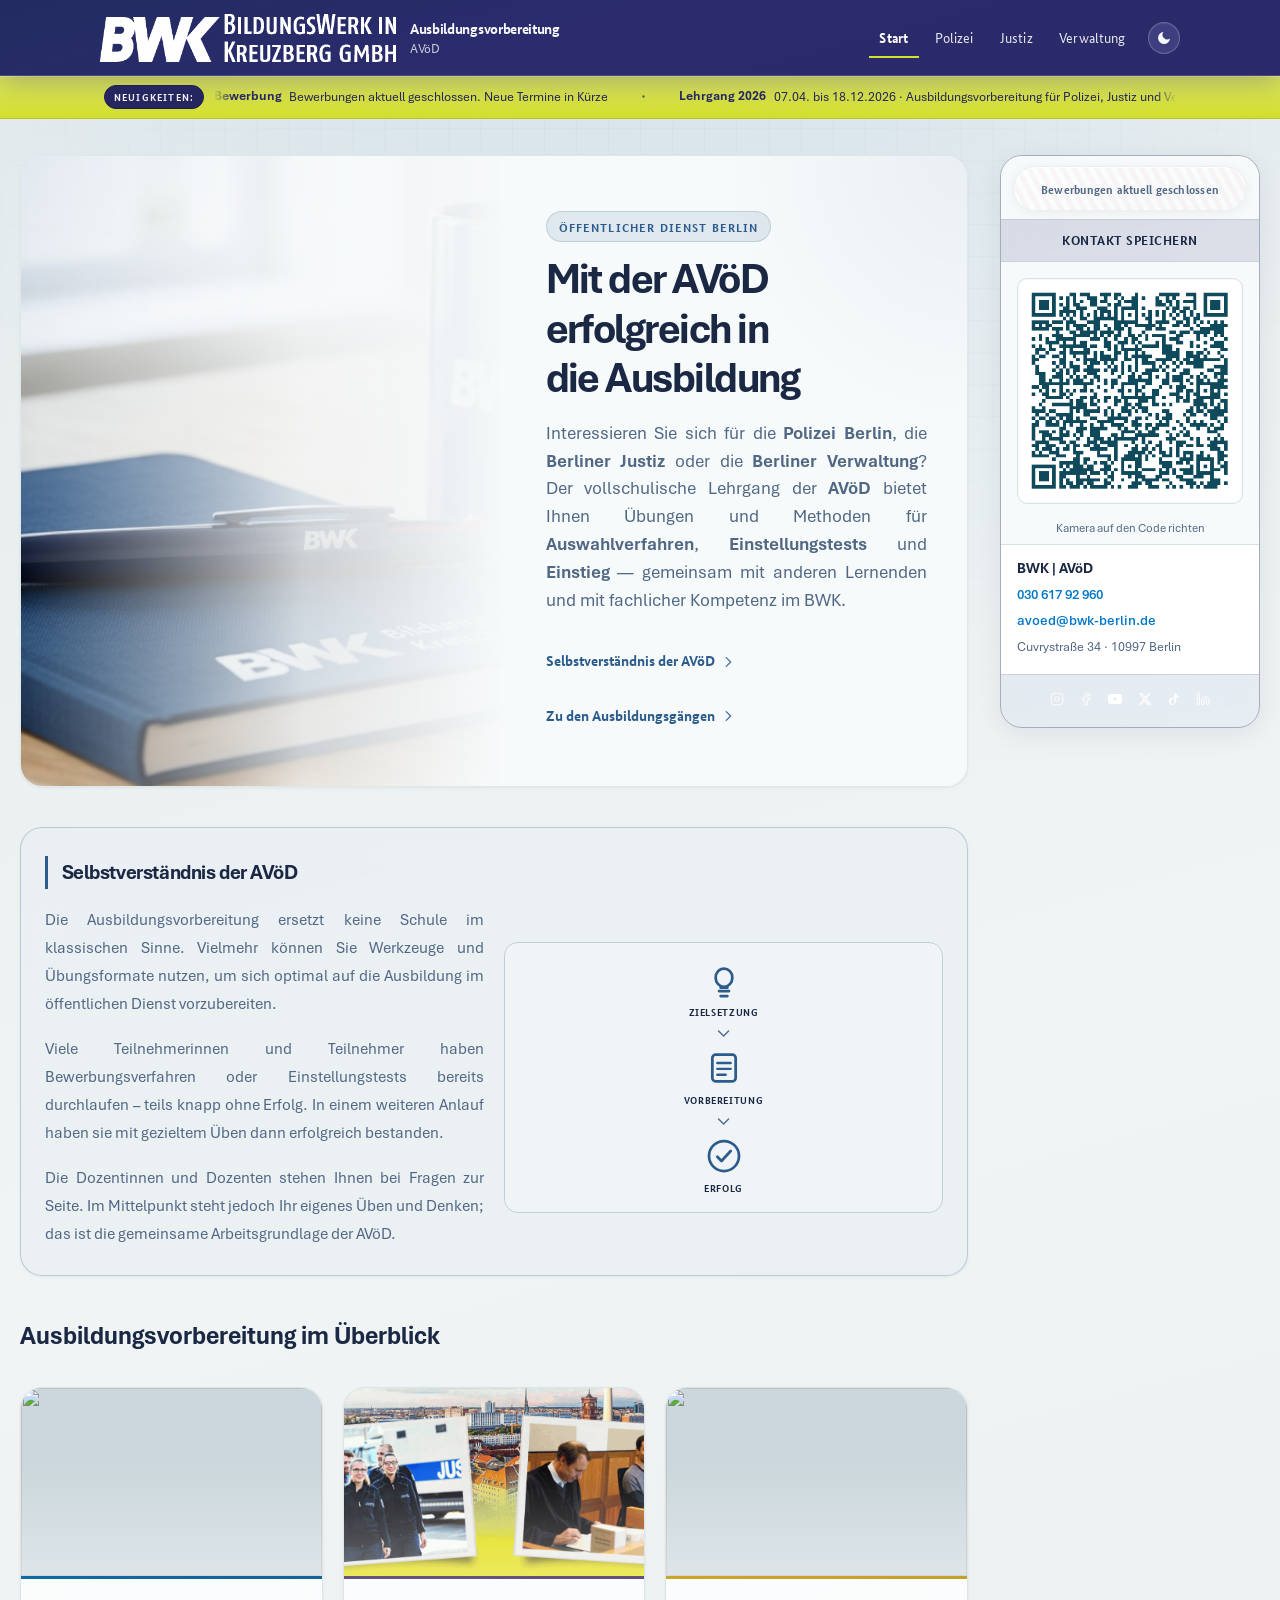
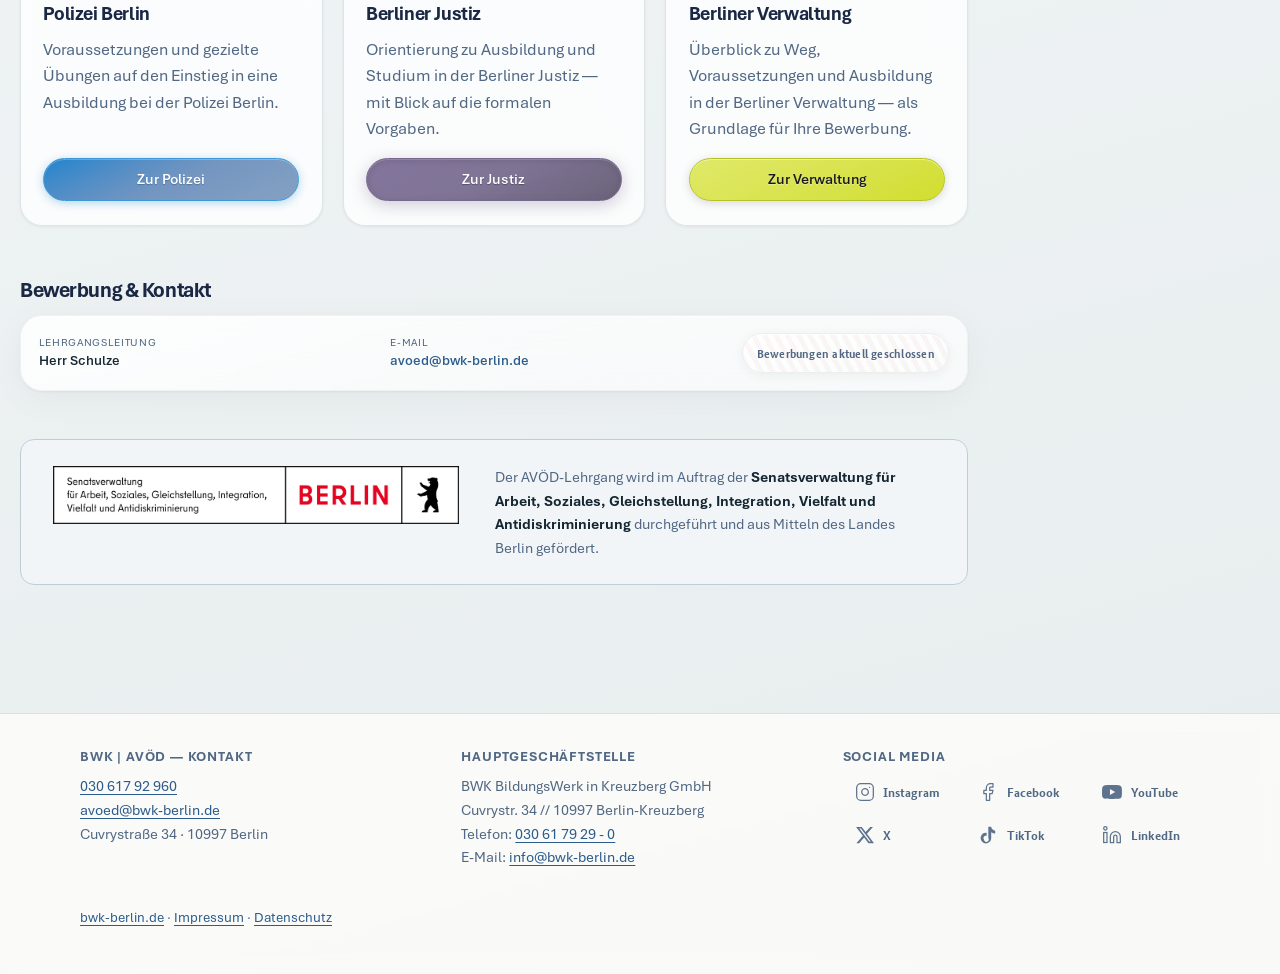
==== index.html @ fc91a7b7 "Add files via upload" ====
<!DOCTYPE html>
<html lang="de">
<head>
  <meta charset="utf-8">
  <meta name="viewport" content="width=device-width, initial-scale=1, viewport-fit=cover">
  <meta name="theme-color" id="theme-color-meta" content="#2b2b6d" data-color-light="#2b2b6d" data-color-dark="#0a1524">
  <script>
    (function () {
      try {
        var k = "bwk-color-scheme";
        var s = localStorage.getItem(k);
        var t = s === "light" || s === "dark" ? s : "light";
        document.documentElement.setAttribute("data-theme", t);
        document.documentElement.style.colorScheme = t === "dark" ? "dark" : "light";
        var m = document.getElementById("theme-color-meta");
        if (m && m.dataset) {
          var dc = m.dataset.colorDark || "#0a1524";
          var lc = m.dataset.colorLight || m.getAttribute("content") || "#2b2b6d";
          m.setAttribute("content", t === "dark" ? dc : lc);
        }
      } catch (e) {}
    })();
  </script>
  <title>AVöD — Werkzeuge für Ihre Selbstvorbereitung | BWK Kreuzberg</title>
  <meta name="description" content="AVöD am BWK: Vorbereitung auf Einstellungstests bei Polizei, Justiz und Berliner Verwaltung — Übungen, Struktur und fachliche Begleitung für Ihre Bewerbung.">
  <link rel="stylesheet" href="assets/css/main.css?v=20260414i">
</head>
<body class="page-home">
  <a class="skip-link" href="#main">Zum Inhalt springen</a>

  <header class="site-header">
    <div class="header-inner">
      <a class="brand" href="index.html">
        <span class="brand__mark" aria-hidden="true"></span>
        <span class="brand-text">
          <span class="brand-text__line">Ausbildungsvorbereitung</span>
          <span class="brand-text__line brand-text__line--sub">AVöD</span>
        </span>
      </a>
      <div class="header-actions">
        <nav class="nav-main" aria-label="Hauptnavigation">
          <a href="index.html" aria-current="page">Start</a>
          <a href="polizei.html">Polizei</a>
          <a href="justiz.html">Justiz</a>
          <a href="oeffentliche_verwaltung.html">Verwaltung</a>
        </nav>
        <button type="button" class="theme-toggle" id="theme-toggle" aria-label="Darstellung wechseln" aria-pressed="false" title="Dunkelmodus">
          <svg class="theme-toggle__icon theme-toggle__icon--moon" width="20" height="20" viewBox="0 0 24 24" aria-hidden="true"><path fill="currentColor" d="M21 12.79A9 9 0 1 1 11.21 3 7 7 0 0 0 21 12.79z"/></svg>
          <svg class="theme-toggle__icon theme-toggle__icon--sun" width="20" height="20" viewBox="0 0 24 24" aria-hidden="true" fill="none" stroke="currentColor" stroke-width="2" stroke-linecap="round"><circle cx="12" cy="12" r="4"/><path d="M12 2v2m0 16v2M4.93 4.93l1.41 1.41m11.32 11.32l1.41 1.41M2 12h2m16 0h2M4.93 19.07l1.41-1.41m11.32-11.32l1.41-1.41"/></svg>
        </button>
      </div>
    </div>
  </header>

  <div class="news-ticker" role="region" aria-label="Aktuelle Meldungen zum Lehrgang" aria-live="off">
    <div class="news-ticker__row">
      <span class="news-ticker__badge">Neuigkeiten:</span>
      <div class="news-ticker__viewport">
        <div class="news-ticker__track">
          <span class="news-ticker__item">
            <a class="news-ticker__item-link" href="https://bwk-anmeldung.web.app/" rel="noopener noreferrer" target="_blank" title="Zur Anmeldeseite (extern)" aria-label="Bewerbungen aktuell geschlossen. Neue Termine in Kürze — zur Anmeldeseite bwk-anmeldung.web.app, öffnet in neuem Tab">
              <strong>Bewerbung</strong> <span>Bewerbungen aktuell geschlossen. Neue Termine in Kürze</span>
            </a>
          </span>
          <span class="news-ticker__sep" aria-hidden="true"><svg class="icon icon--sep" width="7" height="7" viewBox="0 0 7 7" focusable="false"><circle cx="3.5" cy="3.5" r="1.2" fill="currentColor"/></svg></span>
          <span class="news-ticker__item"><strong>Lehrgang 2026</strong> <span>07.04. bis 18.12.2026 · Ausbildungsvorbereitung für Polizei, Justiz und Verwaltung</span></span>
          <span class="news-ticker__sep" aria-hidden="true"><svg class="icon icon--sep" width="7" height="7" viewBox="0 0 7 7" focusable="false"><circle cx="3.5" cy="3.5" r="1.2" fill="currentColor"/></svg></span>
          <span class="news-ticker__item"><strong>AVöD 2026</strong> <span>Die Ausbildungsvorbereitung 2026 ist gestartet: Termine für die Bewerbertage der Sommerklasse werden hier bekannt gegeben.</span></span>
          <span class="news-ticker__sep" aria-hidden="true"><svg class="icon icon--sep" width="7" height="7" viewBox="0 0 7 7" focusable="false"><circle cx="3.5" cy="3.5" r="1.2" fill="currentColor"/></svg></span>
          <span class="news-ticker__item"><strong>Sommerklasse</strong> <span>Lehrgangsbeginn auch ab dem 24. August 2026 als Sommerklasse möglich.</span></span>
          <span class="news-ticker__sep" aria-hidden="true"><svg class="icon icon--sep" width="7" height="7" viewBox="0 0 7 7" focusable="false"><circle cx="3.5" cy="3.5" r="1.2" fill="currentColor"/></svg></span>
          <span class="news-ticker__item">
            <a class="news-ticker__item-link" href="https://bwk-anmeldung.web.app/" rel="noopener noreferrer" target="_blank" title="Zur Anmeldeseite (extern)" aria-label="Bewerbungen aktuell geschlossen. Neue Termine in Kürze — zur Anmeldeseite bwk-anmeldung.web.app, öffnet in neuem Tab">
              <strong>Bewerbung</strong> <span>Bewerbungen aktuell geschlossen. Neue Termine in Kürze</span>
            </a>
          </span>
          <span class="news-ticker__sep" aria-hidden="true"><svg class="icon icon--sep" width="7" height="7" viewBox="0 0 7 7" focusable="false"><circle cx="3.5" cy="3.5" r="1.2" fill="currentColor"/></svg></span>
          <span class="news-ticker__item"><strong>Lehrgang 2026</strong> <span>07.04. bis 18.12.2026 · Ausbildungsvorbereitung für Polizei, Justiz und Verwaltung</span></span>
          <span class="news-ticker__sep" aria-hidden="true"><svg class="icon icon--sep" width="7" height="7" viewBox="0 0 7 7" focusable="false"><circle cx="3.5" cy="3.5" r="1.2" fill="currentColor"/></svg></span>
          <span class="news-ticker__item"><strong>AVöD 2026</strong> <span>Die Ausbildungsvorbereitung 2026 ist gestartet: Termine für die Bewerbertage der Sommerklasse werden hier bekannt gegeben.</span></span>
          <span class="news-ticker__sep" aria-hidden="true"><svg class="icon icon--sep" width="7" height="7" viewBox="0 0 7 7" focusable="false"><circle cx="3.5" cy="3.5" r="1.2" fill="currentColor"/></svg></span>
          <span class="news-ticker__item"><strong>Sommerklasse</strong> <span>Lehrgangsbeginn auch ab dem 24. August 2026 als Sommerklasse möglich.</span></span>
          <span class="news-ticker__sep" aria-hidden="true"><svg class="icon icon--sep" width="7" height="7" viewBox="0 0 7 7" focusable="false"><circle cx="3.5" cy="3.5" r="1.2" fill="currentColor"/></svg></span>
        </div>
      </div>
    </div>
  </div>

  <div class="news-ticker news-ticker--static" role="region" aria-label="Aktuelle Meldungen zum Lehrgang">
    <div class="news-ticker__row">
      <span class="news-ticker__badge">Aktuell</span>
      <ul>
        <li>
          <a href="https://bwk-anmeldung.web.app/" rel="noopener noreferrer" target="_blank" title="Zur Anmeldeseite (extern)" aria-label="Bewerbungen aktuell geschlossen. Neue Termine in Kürze — zur Anmeldeseite bwk-anmeldung.web.app, öffnet in neuem Tab"><strong>Bewerbung:</strong> Bewerbungen aktuell geschlossen. Neue Termine in Kürze</a>
        </li>
        <li><strong>Lehrgang 2026:</strong> 07.04. bis 18.12.2026 · Ausbildungsvorbereitung für Polizei, Justiz und Verwaltung</li>
        <li><strong>AVöD 2026:</strong> Die Ausbildungsvorbereitung 2026 ist gestartet: Termine für die Bewerbertage der Sommerklasse werden hier bekannt gegeben.</li>
        <li><strong>Sommerklasse:</strong> Lehrgangsbeginn auch ab dem 24. August 2026 als Sommerklasse möglich.</li>
      </ul>
    </div>
  </div>

  <div class="page-shell page-shell--home">
  <main id="main" class="layout layout--home-main">
    <div class="hero-wrap">
      <div class="hero-wrap__grid">
        <div class="hero-wrap__visual" aria-hidden="true">
          <img
            class="hero-wrap__img"
            src="img/hero_bwk_buero.jpg"
            width="1808"
            height="576"
            alt=""
            loading="eager"
            decoding="async"
          >
          <div class="hero-wrap__visual-shade"></div>
        </div>
        <div class="hero-wrap__content">
          <section class="hero">
            <p class="hero-eyebrow">Öffentlicher Dienst Berlin</p>
            <h1>Mit der AVöD erfolgreich in die Ausbildung</h1>
            <p class="lead">
              Interessieren Sie sich für die <strong>Polizei Berlin</strong>, die <strong>Berliner Justiz</strong> oder die <strong>Berliner Verwaltung</strong>?
              Der vollschulische Lehrgang der <strong>AVöD</strong> bietet Ihnen Übungen und Methoden für <strong>Auswahlverfahren</strong>, <strong>Einstellungstests</strong> und <strong>Einstieg</strong> — gemeinsam mit anderen Lernenden und mit fachlicher Kompetenz im BWK.
            </p>
            <div class="hero-actions">
              <a class="link-arrow" href="#philosophie">Selbstverständnis der AVöD <svg class="icon icon--arrow" width="14" height="14" viewBox="0 0 16 16" aria-hidden="true"><path fill="none" stroke="currentColor" stroke-width="1.6" stroke-linecap="round" stroke-linejoin="round" d="M6 3l5 5-5 5"/></svg></a>
              <a class="link-arrow" href="#tracks-heading">Zu den Ausbildungsgängen<svg class="icon icon--arrow" width="14" height="14" viewBox="0 0 16 16" aria-hidden="true"><path fill="none" stroke="currentColor" stroke-width="1.6" stroke-linecap="round" stroke-linejoin="round" d="M6 3l5 5-5 5"/></svg></a>
            </div>
          </section>
        </div>
      </div>
    </div>

    <div class="apply-cta-mobile" aria-label="Bewerbung">
      <a
        class="apply-cta-btn apply-cta-btn--link"
        href="https://bwk-anmeldung.web.app/"
        rel="noopener noreferrer"
        target="_blank"
        title="Bewerbungen aktuell geschlossen — externe Infoseite des BWK"
        aria-label="Bewerbungen aktuell geschlossen. Link zur Terminseite bwk-anmeldung.web.app — wird in einem neuen Tab geöffnet.">Bewerbungen aktuell geschlossen</a>
    </div>

    <section class="philosophy-panel reveal" id="philosophie" aria-labelledby="phil-heading">
      <h2 id="phil-heading">Selbstverständnis der AVöD</h2>
      <div class="philosophy-panel__layout">
        <div class="philosophy-panel__prose">
          <p>
            Die Ausbildungsvorbereitung ersetzt keine Schule im klassischen&nbsp;Sinne. Vielmehr können Sie Werkzeuge und
            Übungsformate nutzen, um sich optimal auf die Ausbildung im öffentlichen Dienst&nbsp;vorzubereiten.
          </p>
          <p>
            Viele Teilnehmerinnen und Teilnehmer haben Bewerbungsverfahren oder Einstellungstests bereits durchlaufen – teils
            knapp ohne&nbsp;Erfolg. In einem weiteren Anlauf haben sie mit gezieltem Üben dann erfolgreich&nbsp;bestanden.
          </p>
          <p>
            Die Dozentinnen und Dozenten stehen Ihnen bei Fragen zur Seite. Im Mittelpunkt steht jedoch Ihr eigenes Üben
            und&nbsp;Denken; das ist die gemeinsame Arbeitsgrundlage der&nbsp;AVöD.
          </p>
        </div>
        <div
          class="philosophy-panel__path"
          role="group"
          aria-label="Zielsetzung, Vorbereitung, Erfolg — Entwicklung in drei Schritten"
        >
          <div class="philosophy-panel__path-step philosophy-panel__path-step--goal">
            <svg
              class="philosophy-panel__path-icon philosophy-panel__path-icon--bulb"
              width="40"
              height="40"
              viewBox="0 0 24 24"
              fill="none"
              xmlns="http://www.w3.org/2000/svg"
              aria-hidden="true"
            >
              <ellipse
                cx="12"
                cy="10"
                rx="5"
                ry="5.5"
                stroke="currentColor"
                stroke-width="1.65"
              />
              <path
                d="M10 16h4"
                stroke="currentColor"
                stroke-width="1.65"
                stroke-linecap="round"
              />
              <path
                d="M9 18h6"
                stroke="currentColor"
                stroke-width="1.65"
                stroke-linecap="round"
              />
              <path
                d="M10 21h4"
                stroke="currentColor"
                stroke-width="1.65"
                stroke-linecap="round"
              />
            </svg>
            <span class="philosophy-panel__path-label">Zielsetzung</span>
          </div>
          <span class="philosophy-panel__path-connector" aria-hidden="true">
            <svg width="20" height="20" viewBox="0 0 24 24" fill="none" xmlns="http://www.w3.org/2000/svg">
              <path
                d="M9 6l6 6-6 6"
                stroke="currentColor"
                stroke-width="1.8"
                stroke-linecap="round"
                stroke-linejoin="round"
              />
            </svg>
          </span>
          <div class="philosophy-panel__path-step philosophy-panel__path-step--prep">
            <span class="philosophy-panel__path-icon-stack" aria-hidden="true">
              <svg
                class="philosophy-panel__path-icon philosophy-panel__path-icon--doc-back"
                width="40"
                height="40"
                viewBox="0 0 24 24"
                fill="none"
                xmlns="http://www.w3.org/2000/svg"
              >
                <rect
                  x="5"
                  y="4"
                  width="14"
                  height="16"
                  rx="2"
                  stroke="currentColor"
                  stroke-width="1.65"
                />
                <path
                  d="M8 9h8M8 12.5h8M8 16h5"
                  stroke="currentColor"
                  stroke-width="1.45"
                  stroke-linecap="round"
                />
              </svg>
              <svg
                class="philosophy-panel__path-icon philosophy-panel__path-icon--doc-front"
                width="40"
                height="40"
                viewBox="0 0 24 24"
                fill="none"
                xmlns="http://www.w3.org/2000/svg"
              >
                <rect
                  x="5"
                  y="4"
                  width="14"
                  height="16"
                  rx="2"
                  stroke="currentColor"
                  stroke-width="1.65"
                />
                <path
                  d="M8 9h8M8 12.5h8M8 16h5"
                  stroke="currentColor"
                  stroke-width="1.45"
                  stroke-linecap="round"
                />
              </svg>
            </span>
            <span class="philosophy-panel__path-label">Vorbereitung</span>
          </div>
          <span class="philosophy-panel__path-connector" aria-hidden="true">
            <svg width="20" height="20" viewBox="0 0 24 24" fill="none" xmlns="http://www.w3.org/2000/svg">
              <path
                d="M9 6l6 6-6 6"
                stroke="currentColor"
                stroke-width="1.8"
                stroke-linecap="round"
                stroke-linejoin="round"
              />
            </svg>
          </span>
          <div class="philosophy-panel__path-step philosophy-panel__path-step--success">
            <svg
              class="philosophy-panel__path-icon philosophy-panel__path-icon--check"
              width="40"
              height="40"
              viewBox="0 0 24 24"
              fill="none"
              xmlns="http://www.w3.org/2000/svg"
              aria-hidden="true"
            >
              <circle cx="12" cy="12" r="9" stroke="currentColor" stroke-width="1.65" />
              <path
                d="M8 12.5l2.5 2.5L16 9"
                stroke="currentColor"
                stroke-width="1.65"
                stroke-linecap="round"
                stroke-linejoin="round"
              />
            </svg>
            <span class="philosophy-panel__path-label">Erfolg</span>
          </div>
        </div>
      </div>
    </section>

    <section aria-labelledby="tracks-heading">
      <h2 id="tracks-heading">Ausbildungsvorbereitung im Überblick</h2>
      <div class="grid-tracks">
        <article class="track-card track-card--polizei reveal reveal--delay-1">
          <div class="track-card__media">
            <img src="img/AVöD-Polizei.jpg" width="640" height="400" alt="" loading="lazy">
          </div>
          <div class="track-card__body">
            <h2>Polizei Berlin</h2>
            <p>Voraussetzungen und gezielte Übungen auf den Einstieg in eine Ausbildung bei der Polizei Berlin.</p>
            <a class="btn btn-primary" href="polizei.html">Zur Polizei</a>
          </div>
        </article>
        <article class="track-card track-card--justiz reveal reveal--delay-2">
          <div class="track-card__media">
            <img src="img/Justiz-05-2021-web-203d3ad8.gif" width="640" height="400" alt="" loading="lazy">
          </div>
          <div class="track-card__body">
            <h2>Berliner Justiz</h2>
            <p>Orientierung zu Ausbildung und Studium in der Berliner Justiz — mit Blick auf die formalen Vorgaben.</p>
            <a class="btn btn-primary" href="justiz.html">Zur Justiz</a>
          </div>
        </article>
        <article class="track-card track-card--verwaltung reveal reveal--delay-3">
          <div class="track-card__media">
            <img src="img/AVöD-Verwaltung.jpg" width="640" height="400" alt="" loading="lazy">
          </div>
          <div class="track-card__body">
            <h2>Berliner Verwaltung</h2>
            <p>Überblick zu Weg, Voraussetzungen und Ausbildung in der Berliner Verwaltung — als Grundlage für Ihre Bewerbung.</p>
            <a class="btn btn-primary" href="oeffentliche_verwaltung.html">Zur Verwaltung</a>
          </div>
        </article>
      </div>
    </section>

    <section class="section contact-section reveal reveal--fade" aria-labelledby="contact-heading">
      <h2 id="contact-heading">Bewerbung &amp; Kontakt</h2>
      <div class="contact-panel contact-panel--compact">
        <div class="contact-strip" role="group" aria-label="Kontakt Ausbildungsvorbereitung AVöD">
          <div class="contact-strip__pair">
            <span class="contact-strip__label">Lehrgangsleitung</span>
            <span class="contact-strip__value">Herr Schulze</span>
          </div>
          <div class="contact-strip__pair">
            <span class="contact-strip__label">E-Mail</span>
            <a class="contact-strip__value contact-strip__link" href="mailto:avoed@bwk-berlin.de">avoed@bwk-berlin.de</a>
          </div>
          <div class="contact-strip__cta">
            <a
              class="apply-cta-btn apply-cta-btn--link"
              href="https://bwk-anmeldung.web.app/"
              rel="noopener noreferrer"
              target="_blank"
              title="Bewerbungen aktuell geschlossen — externe Infoseite des BWK"
              aria-label="Bewerbungen aktuell geschlossen. Link zur Terminseite bwk-anmeldung.web.app — wird in einem neuen Tab geöffnet.">Bewerbungen aktuell geschlossen</a>
          </div>
        </div>
      </div>
    </section>

    <section class="section section--funding" aria-labelledby="funding-heading">
      <div class="funding funding--rich reveal" id="funding-heading">
        <a class="funding__logo" href="https://www.berlin.de/sen/asgiva/" rel="noopener noreferrer" target="_blank">
          <img src="img/B_SEN_ASGIVA_Logo_DE_H_PW_RGB%20(1).png" width="420" height="60" alt="Logo der Senatsverwaltung für Arbeit, Soziales, Gleichstellung, Integration, Vielfalt und Antidiskriminierung" loading="lazy">
        </a>
        <div class="funding__text">
          <p>
            Der AVÖD-Lehrgang wird im Auftrag der
            <strong>Senatsverwaltung für Arbeit, Soziales, Gleichstellung, Integration, Vielfalt und Antidiskriminierung</strong>
            durchgeführt und aus Mitteln des Landes Berlin gefördert.
          </p>
        </div>
      </div>
    </section>
  </main>

  <aside class="page-shell__qr" aria-label="Kontakt per QR-Code (vCard)">
    <div class="contact-qr-card">
      <div class="contact-qr-card__apply">
        <a
          class="apply-cta-btn apply-cta-btn--link"
          href="https://bwk-anmeldung.web.app/"
          rel="noopener noreferrer"
          target="_blank"
          title="Bewerbungen aktuell geschlossen — externe Infoseite des BWK"
          aria-label="Bewerbungen aktuell geschlossen. Link zur Terminseite bwk-anmeldung.web.app — wird in einem neuen Tab geöffnet.">Bewerbungen aktuell geschlossen</a>
      </div>
      <div class="contact-qr-card__head">Kontakt speichern</div>
      <div class="contact-qr-card__qr">
        <div class="contact-qr-card__qr-inner">
          <img
            src="assets/images/avoed-qr.png"
            width="220"
            height="220"
            alt="QR-Code: vCard BWK AVöD speichern"
            loading="lazy">
        </div>
        <p class="contact-qr-card__hint">Kamera auf den Code richten</p>
      </div>
      <div class="contact-qr-card__info">
        <div class="contact-qr-card__name">BWK | AVöD</div>
        <a href="tel:+493061792960">030 617 92 960</a>
        <a href="mailto:avoed@bwk-berlin.de">avoed@bwk-berlin.de</a>
        <span class="contact-qr-card__addr">Cuvrystraße 34 · 10997 Berlin</span>
      </div>
      <div class="contact-qr-card__foot">
        <nav aria-label="BWK in Social Media">
          <ul class="contact-qr-social">
            <li>
              <a href="https://www.instagram.com/bildungswerk_kreuzberg/" rel="noopener noreferrer" target="_blank" aria-label="Instagram">
                <svg class="icon icon--social" viewBox="0 0 24 24" fill="none" stroke="currentColor" stroke-width="1.5" stroke-linecap="round" stroke-linejoin="round" aria-hidden="true"><rect x="2" y="2" width="20" height="20" rx="5" ry="5"/><path d="M16 11.37A4 4 0 1 1 12.63 8 4 4 0 0 1 16 11.37z"/><line x1="17.5" y1="6.5" x2="17.51" y2="6.5"/></svg>
              </a>
            </li>
            <li>
              <a href="https://www.facebook.com/bwkberlin/" rel="noopener noreferrer" target="_blank" aria-label="Facebook">
                <svg class="icon icon--social" viewBox="0 0 24 24" fill="none" stroke="currentColor" stroke-width="1.5" stroke-linecap="round" stroke-linejoin="round" aria-hidden="true"><path d="M18 2h-3a5 5 0 0 0-5 5v3H7v4h3v8h4v-8h3l1-4h-4V7a1 1 0 0 1 1-1h3z"/></svg>
              </a>
            </li>
            <li>
              <a href="https://www.youtube.com/channel/UCgn_WpKFCG9Pvdm_AuhsUZw" rel="noopener noreferrer" target="_blank" aria-label="YouTube">
                <svg class="icon icon--social" viewBox="0 0 24 24" aria-hidden="true"><path fill="currentColor" d="M23.498 6.186a3.016 3.016 0 0 0-2.122-2.136C19.505 3.545 12 3.545 12 3.545s-7.505 0-9.377.505A3.017 3.017 0 0 0 .502 6.186C0 8.07 0 12 0 12s0 3.93.502 5.814a3.016 3.016 0 0 0 2.122 2.136c1.871.505 9.376.505 9.376.505s7.505 0 9.377-.505a3.015 3.015 0 0 0 2.122-2.136C24 15.93 24 12 24 12s0-3.93-.502-5.814zM9.545 15.568V8.432L15.818 12l-6.273 3.568z"/></svg>
              </a>
            </li>
            <li>
              <a href="https://twitter.com/BWK_Kreuzberg" rel="noopener noreferrer" target="_blank" aria-label="X (Twitter)">
                <svg class="icon icon--social" viewBox="0 0 24 24" aria-hidden="true"><path fill="currentColor" d="M18.244 2.25h3.308l-7.227 8.26 8.502 11.24H16.17l-5.214-6.817L4.99 21.75H1.68l7.73-8.835L1.254 2.25H8.08l4.713 6.231zm-1.161 17.52h1.833L7.084 4.126H5.117z"/></svg>
              </a>
            </li>
            <li>
              <a href="https://www.tiktok.com/@bildungswerkkreuzberg" rel="noopener noreferrer" target="_blank" aria-label="TikTok">
                <svg class="icon icon--social" viewBox="0 0 24 24" aria-hidden="true"><path fill="currentColor" d="M19.59 6.69a4.83 4.83 0 0 1-3.77-4.25V2h-3.45v13.67a2.89 2.89 0 1 1-5.2 1.74 2.89 2.89 0 0 1 2.31-4.64 2.93 2.93 0 0 1 .88.13V9.4a6.84 6.84 0 0 0-1-.05A6.33 6.33 0 0 0 5 20.1a6.34 6.34 0 0 0 10.86-4.43v-7a8.16 8.16 0 0 0 4.77 1.52v-3.4a4.85 4.85 0 0 1-1-.1z"/></svg>
              </a>
            </li>
            <li>
              <a href="https://www.linkedin.com/company/bwk-bildungswerk-in-kreuzberg-gmbh" rel="noopener noreferrer" target="_blank" aria-label="LinkedIn">
                <svg class="icon icon--social" viewBox="0 0 24 24" fill="none" stroke="currentColor" stroke-width="1.5" aria-hidden="true"><path d="M16 8a6 6 0 0 1 6 6v7h-4v-7a2 2 0 0 0-2-2 2 2 0 0 0-2 2v7h-4v-7a6 6 0 0 1 6-6z"/><rect x="2" y="9" width="4" height="12"/><circle cx="4" cy="4" r="2"/></svg>
              </a>
            </li>
          </ul>
        </nav>
      </div>
    </div>
  </aside>
  </div>

  <footer class="site-footer">
    <div class="footer-inner">
      <div class="footer-block">
        <h3>BWK | AVöD — Kontakt</h3>
        <p>
          <a href="tel:+493061792960">030 617 92 960</a><br>
          <a href="mailto:avoed@bwk-berlin.de">avoed@bwk-berlin.de</a><br>
          Cuvrystraße 34 · 10997 Berlin
        </p>
      </div>
      <div class="footer-block">
        <h3>Hauptgeschäftstelle</h3>
        <address>
          BWK BildungsWerk in Kreuzberg GmbH<br>
          Cuvrystr. 34 // 10997 Berlin-Kreuzberg<br>
          Telefon: <a href="tel:+49306179290">030 61 79 29 - 0</a><br>
          E-Mail: <a href="mailto:info@bwk-berlin.de">info@bwk-berlin.de</a>
        </address>
      </div>
      <div class="footer-block footer-block--social">
        <h3>Social Media</h3>
        <ul class="social-list">
          <li>
            <a href="https://www.instagram.com/bildungswerk_kreuzberg/" rel="noopener noreferrer" target="_blank">
              <svg class="icon icon--social" viewBox="0 0 24 24" fill="none" stroke="currentColor" stroke-width="1.5" stroke-linecap="round" stroke-linejoin="round" aria-hidden="true"><rect x="2" y="2" width="20" height="20" rx="5" ry="5"/><path d="M16 11.37A4 4 0 1 1 12.63 8 4 4 0 0 1 16 11.37z"/><line x1="17.5" y1="6.5" x2="17.51" y2="6.5"/></svg>
              Instagram
            </a>
          </li>
          <li>
            <a href="https://www.facebook.com/bwkberlin/" rel="noopener noreferrer" target="_blank">
              <svg class="icon icon--social" viewBox="0 0 24 24" fill="none" stroke="currentColor" stroke-width="1.5" stroke-linecap="round" stroke-linejoin="round" aria-hidden="true"><path d="M18 2h-3a5 5 0 0 0-5 5v3H7v4h3v8h4v-8h3l1-4h-4V7a1 1 0 0 1 1-1h3z"/></svg>
              Facebook
            </a>
          </li>
          <li>
            <a href="https://www.youtube.com/channel/UCgn_WpKFCG9Pvdm_AuhsUZw" rel="noopener noreferrer" target="_blank">
              <svg class="icon icon--social" viewBox="0 0 24 24" aria-hidden="true"><path fill="currentColor" d="M23.498 6.186a3.016 3.016 0 0 0-2.122-2.136C19.505 3.545 12 3.545 12 3.545s-7.505 0-9.377.505A3.017 3.017 0 0 0 .502 6.186C0 8.07 0 12 0 12s0 3.93.502 5.814a3.016 3.016 0 0 0 2.122 2.136c1.871.505 9.376.505 9.376.505s7.505 0 9.377-.505a3.015 3.015 0 0 0 2.122-2.136C24 15.93 24 12 24 12s0-3.93-.502-5.814zM9.545 15.568V8.432L15.818 12l-6.273 3.568z"/></svg>
              YouTube
            </a>
          </li>
          <li>
            <a href="https://twitter.com/BWK_Kreuzberg" rel="noopener noreferrer" target="_blank" aria-label="X (Twitter)">
              <svg class="icon icon--social" viewBox="0 0 24 24" aria-hidden="true"><path fill="currentColor" d="M18.244 2.25h3.308l-7.227 8.26 8.502 11.24H16.17l-5.214-6.817L4.99 21.75H1.68l7.73-8.835L1.254 2.25H8.08l4.713 6.231zm-1.161 17.52h1.833L7.084 4.126H5.117z"/></svg>
              X 
            </a>
          </li>
          <li>
            <a href="https://www.tiktok.com/@bildungswerkkreuzberg" rel="noopener noreferrer" target="_blank">
              <svg class="icon icon--social" viewBox="0 0 24 24" aria-hidden="true"><path fill="currentColor" d="M19.59 6.69a4.83 4.83 0 0 1-3.77-4.25V2h-3.45v13.67a2.89 2.89 0 1 1-5.2 1.74 2.89 2.89 0 0 1 2.31-4.64 2.93 2.93 0 0 1 .88.13V9.4a6.84 6.84 0 0 0-1-.05A6.33 6.33 0 0 0 5 20.1a6.34 6.34 0 0 0 10.86-4.43v-7a8.16 8.16 0 0 0 4.77 1.52v-3.4a4.85 4.85 0 0 1-1-.1z"/></svg>
              TikTok
            </a>
          </li>
          <li>
            <a href="https://www.linkedin.com/company/bwk-bildungswerk-in-kreuzberg-gmbh" rel="noopener noreferrer" target="_blank">
              <svg class="icon icon--social" viewBox="0 0 24 24" fill="none" stroke="currentColor" stroke-width="1.5" aria-hidden="true"><path d="M16 8a6 6 0 0 1 6 6v7h-4v-7a2 2 0 0 0-2-2 2 2 0 0 0-2 2v7h-4v-7a6 6 0 0 1 6-6z"/><rect x="2" y="9" width="4" height="12"/><circle cx="4" cy="4" r="2"/></svg>
              LinkedIn
            </a>
          </li>
        </ul>
      </div>
      <p class="footer-note">
        <a href="https://bwk-berlin.de/">bwk-berlin.de</a>
        ·
        <a href="impressum.html">Impressum</a>
        ·
        <a href="https://bwk-berlin.de/datenschutz.html">Datenschutz</a>
      </p>
    </div>
  </footer>
  <script src="assets/js/main.js" defer></script>
</body>
</html>
---- assets/css/main.css ----
/* AVöD Relaunch — Aptos, Medien, Verläufe */

@import url("fonts.css");

:root {
  --bg: #f0f4f5;
  --bg-elevated: #f7fafb;
  --surface: #ffffff;
  --border: #d9e2e3;
  /* Primärakzent = BWK-Stahlblau (CI), einheitlich mit Leisten — kein separates Teal */
  --accent: #2c5c8c;
  --accent-hover: #244a72;
  --accent-soft: rgba(44, 92, 140, 0.11);
  --accent-glow: rgba(44, 92, 140, 0.12);
  /* Fachbereiche — klar abgestuft zu Berlin-Verwaltung (Gold), Polizei (Blau), Justiz (Violett) */
  --stripe-verwaltung: #c6a21a;
  --stripe-polizei: #00629e;
  --stripe-justiz: #5c4d78;
  --radius: 14px;
  --radius-lg: 22px;
  --shadow: 0 1px 3px rgba(18, 17, 15, 0.06);
  --shadow-hover: 0 16px 40px rgba(18, 17, 15, 0.08);
  --font: "Aptos", system-ui, -apple-system, "Segoe UI", sans-serif;
  --font-ui: "BundesSans Web", "Aptos", system-ui, sans-serif;
  --font-display: "Aptos Display", "Aptos", system-ui, sans-serif;
  --measure: 62ch;
  --ticker-h: 2.2rem;
  /* Glas / Flächen */
  --glass-surface: color-mix(in srgb, var(--surface) 78%, transparent);
  --glass-border: color-mix(in srgb, var(--border) 88%, transparent);
  --glass-blur: blur(18px) saturate(1.2);
  /* Interaktives „Liquid Glass“ (Buttons, Pills) — ähnlich moderner System-UI */
  --glass-btn-blur: blur(22px) saturate(1.45);
  --glass-btn-blur-hover: blur(26px) saturate(1.55);
  --glass-btn-edge: color-mix(in srgb, #fff 38%, transparent);
  --glass-btn-inner: color-mix(in srgb, #fff 32%, transparent);
  /* BWK-Blau (Logo: Navy + Royal) — für Verläufe & Raster */
  --bwk-navy: #082f40;
  --bwk-royal: #0077c8;
  /* BWK Web-CI (Leisten, Akzente) — Navy + Stahl, optional Lime/Magenta sparsam */
  --bwk-ci-navy: #2b2b6d;
  --bwk-ci-steel: #3c6ca8;
  /* Körpertext: Navy-Slate statt reinem Schwarz — an BWK-Navy/Stahl angelehnt */
  --text: color-mix(in srgb, var(--bwk-navy) 44%, #1c1f26);
  --text-muted: color-mix(in srgb, var(--bwk-ci-steel) 34%, #5c6672);
  /* Überschriften: etwas kräftigeres Navy (CI + BWK-Navy), klar vom Fließtext abgesetzt */
  --text-heading: color-mix(in srgb, var(--bwk-ci-navy) 32%, var(--text));
  --bwk-ci-lime: #d4e02d;
  --bwk-ci-magenta: #d63b84;
  /* Fachbereich-Buttons Startseite: BWK Blau / Lila / Gelb */
  --bwk-track-blau: #0077c8;
  --bwk-track-blau-hover: #0088dc;
  --bwk-track-lila: #5c4d78;
  --bwk-track-lila-hover: #6e5d8c;
  --bwk-track-lila-deep: #3d3352;
  --bwk-track-gelb: #d4e02d;
  --bwk-track-gelb-hover: #e0ea42;
  --bwk-track-gelb-text: #1a1a22;
  --page-gradient:
    radial-gradient(ellipse 120% 80% at 50% -15%, color-mix(in srgb, var(--bwk-royal) 11%, transparent) 0%, transparent 55%),
    linear-gradient(165deg, color-mix(in srgb, var(--bwk-navy) 5%, var(--bg)) 0%, var(--bg) 44%, color-mix(in srgb, var(--bwk-navy) 4%, var(--bg)) 100%);
  --grid-line: rgba(38, 58, 88, 0.032);
  /* Nav-Pills: dezenter Reflex (weniger „Spielzeug-Glanz“) */
  --nav-pill-reflex: linear-gradient(
    138deg,
    color-mix(in srgb, #fff 42%, transparent) 0%,
    color-mix(in srgb, #fff 10%, transparent) 40%,
    transparent 58%
  );
  --nav-pill-body: linear-gradient(
    175deg,
    color-mix(in srgb, var(--surface) 44%, transparent) 0%,
    color-mix(in srgb, var(--surface) 24%, transparent) 100%
  );
  /* Bewerbung geschlossen: sehr dezentes rot-weißes Warnstreifenmuster */
  --apply-warn-stripes: repeating-linear-gradient(
    -118deg,
    rgba(195, 48, 48, 0.038) 0px,
    rgba(195, 48, 48, 0.038) 5px,
    rgba(255, 255, 255, 0.045) 5px,
    rgba(255, 255, 255, 0.045) 10px
  );
  /* Topbar / Newsticker / QR-Rahmen: gleicher Flächenverlauf */
  --bwk-bar-bg: linear-gradient(
    165deg,
    color-mix(in srgb, var(--bwk-navy) 26%, var(--bwk-ci-navy)) 0%,
    var(--bwk-ci-navy) 44%,
    color-mix(in srgb, var(--bwk-ci-navy) 78%, #282860) 100%
  );
}

/* Unterseiten: Akzentfarbe pro Fachbereich */
.theme-verwaltung {
  --accent: #6d5a0f;
  --accent-hover: #564807;
  --accent-soft: rgba(109, 90, 15, 0.1);
  --accent-glow: rgba(198, 162, 26, 0.12);
  --bg: #f9f6eb;
  --bg-elevated: #fcfaf3;
}

.theme-polizei {
  --accent: #005a8c;
  --accent-hover: #004670;
  --accent-soft: rgba(0, 90, 140, 0.08);
  --accent-glow: rgba(0, 98, 158, 0.11);
  --bg: #f2f7fb;
  --bg-elevated: #f7fbfd;
}

.theme-justiz {
  --accent: #4a3d66;
  --accent-hover: #3a3150;
  --accent-soft: rgba(74, 61, 102, 0.1);
  --accent-glow: rgba(92, 77, 120, 0.12);
  --bg: #f5f2f8;
  --bg-elevated: #faf8fc;
}

html[data-theme="dark"] {
  /* Etwas hellere Flächen, klarere Kanten */
  --bg: #0e1318;
  --bg-elevated: #171f2a;
  --surface: #1c2633;
  --text: #f0f4f8;
  --text-muted: #b0bec8;
  --text-heading: color-mix(in srgb, var(--bwk-royal) 22%, var(--text));
  --border: rgba(255, 255, 255, 0.12);
  /* Primär: helleres BWK-Blau (Royal/Stahl), gut lesbar auf dunklem Grund */
  --accent: #4a9dd9;
  --accent-hover: #67b0e8;
  --accent-soft: rgba(74, 157, 217, 0.2);
  --accent-glow: rgba(74, 157, 217, 0.22);
  --page-gradient:
    radial-gradient(ellipse 100% 70% at 50% 0%, color-mix(in srgb, var(--bwk-royal) 22%, transparent) 0%, transparent 50%),
    linear-gradient(170deg, color-mix(in srgb, var(--bwk-navy) 35%, #0f1419) 0%, #0f1419 45%, color-mix(in srgb, #0a1520 80%, #0f1419) 100%);
  --grid-line: rgba(255, 255, 255, 0.026);
  --glass-surface: color-mix(in srgb, var(--surface) 88%, transparent);
  --glass-border: color-mix(in srgb, var(--border) 95%, transparent);
  --glass-btn-edge: color-mix(in srgb, #fff 14%, transparent);
  --glass-btn-inner: color-mix(in srgb, #fff 10%, transparent);
  --bwk-bar-bg: linear-gradient(
    165deg,
    color-mix(in srgb, #fff 4%, #1c1c48) 0%,
    #15153a 46%,
    color-mix(in srgb, #050508 35%, #15153a) 100%
  );
  --apply-warn-stripes: repeating-linear-gradient(
    -118deg,
    rgba(230, 95, 95, 0.048) 0px,
    rgba(230, 95, 95, 0.048) 5px,
    rgba(255, 255, 255, 0.032) 5px,
    rgba(255, 255, 255, 0.032) 10px
  );
}

html[data-theme="dark"] .theme-verwaltung {
  --bg: #141210;
  --bg-elevated: #1c1a0f;
  --accent: #d4b84a;
  --accent-hover: #e0c86a;
  --accent-soft: rgba(212, 184, 74, 0.12);
}

html[data-theme="dark"] .theme-polizei {
  --bg: #0e1418;
  --bg-elevated: #141c24;
  --accent: #4da3d9;
  --accent-hover: #6bb5e8;
  --accent-soft: rgba(77, 163, 217, 0.12);
}

html[data-theme="dark"] .theme-justiz {
  --bg: #121018;
  --bg-elevated: #1a1620;
  --accent: #a894c8;
  --accent-hover: #c0b0d8;
  --accent-soft: rgba(168, 148, 200, 0.12);
}

*,
*::before,
*::after {
  box-sizing: border-box;
}

html {
  scroll-behavior: smooth;
  color-scheme: light;
}

html[data-theme="dark"] {
  color-scheme: dark;
}

/* Anker: Zielbereiche nicht unter der festen Kopfzeile verstecken */
#main,
#philosophie,
#tracks-heading,
#contact-heading {
  scroll-margin-top: 5.75rem;
}

@supports (text-wrap: balance) {
  h1,
  .section > h2[id],
  #tracks-heading {
    text-wrap: balance;
  }
}

@media (prefers-reduced-motion: reduce) {
  html {
    scroll-behavior: auto;
  }

  .track-card {
    transition: none;
  }

  .track-card:hover {
    transform: none;
  }

  .news-ticker__track {
    animation: none !important;
  }

  body::before {
    mask-image: none;
    -webkit-mask-image: none;
    opacity: 0.22;
  }
}

body {
  position: relative;
  z-index: 0;
  isolation: isolate;
  margin: 0;
  font-family: var(--font);
  font-size: clamp(1rem, 0.4vw + 0.95rem, 1.0625rem);
  line-height: 1.55;
  color: var(--text);
  background-color: var(--bg);
  background-image: var(--page-gradient);
  -webkit-font-smoothing: antialiased;
  -webkit-tap-highlight-color: color-mix(in srgb, var(--accent) 18%, transparent);
}

/* Leichtes Rastermuster, zu den Rändern hin ausblendend */
body::before {
  content: "";
  position: fixed;
  inset: 0;
  z-index: -1;
  pointer-events: none;
  background-image:
    linear-gradient(to right, var(--grid-line) 1px, transparent 1px),
    linear-gradient(to bottom, var(--grid-line) 1px, transparent 1px);
  background-size: 32px 32px;
  mask-image: radial-gradient(ellipse 95% 75% at 50% 30%, #000 0%, rgba(0, 0, 0, 0.22) 52%, transparent 74%);
  -webkit-mask-image: radial-gradient(ellipse 95% 75% at 50% 30%, #000 0%, rgba(0, 0, 0, 0.22) 52%, transparent 74%);
}

.nav-main a,
.btn,
.news-ticker__badge,
.hero-eyebrow,
.contact-item dt,
.contact-qr-card__head {
  font-family: var(--font-ui);
}

/* Inline-SVG-Icons (Farbe über currentColor) */
.icon {
  display: inline-block;
  flex-shrink: 0;
  vertical-align: middle;
  color: inherit;
}

.link-arrow {
  display: inline-flex;
  align-items: center;
  gap: 0.4rem;
}

.link-arrow .icon--arrow {
  margin-top: 1px;
  opacity: 0.85;
}

img {
  max-width: 100%;
  height: auto;
  display: block;
}

a {
  color: var(--accent);
  text-decoration-thickness: 1px;
  text-underline-offset: 3px;
}

a:hover {
  color: var(--accent-hover);
}

:focus-visible {
  outline: 2px solid var(--accent);
  outline-offset: 3px;
}

.skip-link {
  position: absolute;
  left: -9999px;
  z-index: 999;
  padding: 0.75rem 1rem;
  background: var(--surface);
  color: var(--accent);
  font-weight: 600;
}

.skip-link:focus {
  left: 1rem;
  top: 1rem;
}

.site-header {
  position: sticky;
  top: 0;
  z-index: 50;
  background: var(--bwk-bar-bg);
  border-bottom: 1px solid color-mix(in srgb, #fff 14%, var(--bwk-ci-navy));
  box-shadow: 0 4px 28px rgba(43, 43, 109, 0.35);
  backdrop-filter: none;
  -webkit-backdrop-filter: none;
}

html[data-theme="dark"] .site-header {
  border-bottom-color: rgba(255, 255, 255, 0.1);
  box-shadow: 0 4px 32px rgba(0, 0, 0, 0.45);
}

html[data-theme="dark"] .site-footer {
  background: rgba(18, 24, 32, 0.94);
  border-top-color: rgba(255, 255, 255, 0.08);
}

@supports not ((backdrop-filter: blur(1px)) or (-webkit-backdrop-filter: blur(1px))) {
  .site-header {
    backdrop-filter: none;
    -webkit-backdrop-filter: none;
  }
}

.header-inner {
  position: relative;
  z-index: 1;
  max-width: 1120px;
  margin: 0 auto;
  padding: 0.85rem max(1.25rem, env(safe-area-inset-right, 0px)) 0.85rem max(1.25rem, env(safe-area-inset-left, 0px));
  display: flex;
  align-items: center;
  justify-content: space-between;
  gap: 1rem;
  flex-wrap: wrap;
}

.header-actions {
  display: flex;
  flex-wrap: wrap;
  align-items: center;
  justify-content: flex-end;
  gap: 0.35rem 0.75rem;
}

.brand {
  display: flex;
  align-items: center;
  gap: 0.85rem;
  text-decoration: none;
  color: inherit;
}

.brand:hover {
  color: inherit;
}

/*
  Logo: eine Maskenfläche aus der PNG (Alpha) — Hell: BWK-Verlauf, Dunkel: Weiß.
  Kein bilinearer Farbraum-Mix an Kanten wie bei filter:invert auf Raster.
*/
.brand__mark {
  display: inline-block;
  flex-shrink: 0;
  height: 48px;
  width: calc(48px * 1000 / 162);
  max-width: min(100%, 310px);
  vertical-align: middle;
  transform: translateZ(0);
  backface-visibility: hidden;
  background: linear-gradient(118deg, var(--bwk-navy) 0%, var(--bwk-royal) 100%);
  -webkit-mask-image: url("../images/bwk-logo.png");
  mask-image: url("../images/bwk-logo.png");
  -webkit-mask-size: contain;
  mask-size: contain;
  -webkit-mask-repeat: no-repeat;
  mask-repeat: no-repeat;
  -webkit-mask-position: left center;
  mask-position: left center;
}

/* CI-Leiste: Logo wie auf bwk.de — hell auf Navy */
.site-header .brand__mark {
  background: #fff;
}

html[data-theme="dark"] .brand__mark {
  background: #fff;
}

.theme-toggle {
  box-sizing: border-box;
  display: inline-flex;
  align-items: center;
  justify-content: center;
  width: 32px;
  height: 32px;
  padding: 0;
  line-height: 1;
  border: 1px solid color-mix(in srgb, #fff 52%, var(--border));
  border-radius: 999px;
  background: color-mix(in srgb, var(--surface) 38%, transparent);
  backdrop-filter: blur(20px) saturate(1.38);
  -webkit-backdrop-filter: blur(20px) saturate(1.38);
  color: var(--text);
  cursor: pointer;
  touch-action: manipulation;
  box-shadow:
    0 1px 0 color-mix(in srgb, #fff 50%, transparent) inset,
    0 2px 8px rgba(0, 0, 0, 0.05);
  transition:
    background 0.2s ease,
    border-color 0.2s ease,
    color 0.2s ease,
    box-shadow 0.2s ease;
}

.theme-toggle svg {
  width: 16px;
  height: 16px;
}

.theme-toggle:hover {
  background: color-mix(in srgb, var(--accent-soft) 85%, transparent);
  color: var(--accent);
  border-color: color-mix(in srgb, var(--accent) 32%, var(--border));
  box-shadow:
    0 1px 0 color-mix(in srgb, #fff 45%, transparent) inset,
    0 4px 14px color-mix(in srgb, var(--accent) 14%, transparent);
}

html[data-theme="dark"] .theme-toggle {
  border-color: color-mix(in srgb, #fff 12%, var(--border));
  background: color-mix(in srgb, var(--surface) 42%, transparent);
  box-shadow:
    0 1px 0 color-mix(in srgb, #fff 8%, transparent) inset,
    0 4px 16px rgba(0, 0, 0, 0.3);
}

html[data-theme="dark"] .theme-toggle:hover {
  border-color: color-mix(in srgb, var(--accent) 35%, var(--border));
  background: color-mix(in srgb, var(--accent-soft) 90%, transparent);
  box-shadow:
    0 1px 0 color-mix(in srgb, #fff 10%, transparent) inset,
    0 4px 18px color-mix(in srgb, var(--accent) 18%, transparent);
}

.theme-toggle:focus-visible {
  outline: 2px solid var(--accent);
  outline-offset: 3px;
}

.theme-toggle__icon {
  display: block;
}

.theme-toggle__icon--sun {
  display: none;
}

html[data-theme="dark"] .theme-toggle__icon--moon {
  display: none;
}

html[data-theme="dark"] .theme-toggle__icon--sun {
  display: block;
}

.brand-text {
  display: flex;
  flex-direction: column;
  line-height: 1.25;
  gap: 0.1rem;
}

.brand-text__line {
  font-family: var(--font-ui);
  font-size: 0.95rem;
  font-weight: 600;
  letter-spacing: -0.02em;
  color: var(--text);
}

.brand-text__line--sub {
  font-size: 0.8rem;
  font-weight: 500;
  color: var(--text-muted);
}

.site-header .brand-text__line {
  color: #f6f7fb;
}

.site-header .brand-text__line--sub {
  color: rgba(246, 247, 251, 0.78);
}

.nav-main {
  display: flex;
  flex-wrap: wrap;
  align-items: center;
  gap: 0.15rem 0.35rem;
}

/* Navigation: keine Pills — nur Text; aktiver Reiter = Unterstreichung */
.nav-main a {
  box-sizing: border-box;
  display: inline-flex;
  align-items: center;
  justify-content: center;
  text-decoration: none;
  font-weight: 500;
  font-size: 0.9rem;
  line-height: 1;
  letter-spacing: 0.01em;
  min-height: 2.5rem;
  padding: 0.35rem 0.65rem;
  border-radius: 0;
  color: var(--text);
  touch-action: manipulation;
  border: none;
  background: transparent;
  box-shadow: none;
  backdrop-filter: none;
  -webkit-backdrop-filter: none;
  transition: color 0.2s ease, box-shadow 0.2s ease;
}

.nav-main a:hover {
  color: var(--accent);
  background: transparent;
  box-shadow: none;
}

.nav-main a[aria-current="page"] {
  font-weight: 700;
  color: var(--accent);
  box-shadow: inset 0 -2px 0 0 var(--accent);
}

html[data-theme="dark"] .nav-main a {
  color: rgba(255, 255, 255, 0.88);
  background: transparent;
  box-shadow: none;
}

html[data-theme="dark"] .nav-main a:hover {
  color: #fff;
}

html[data-theme="dark"] .nav-main a[aria-current="page"] {
  color: #fff;
  box-shadow: inset 0 -2px 0 0 var(--accent);
}

/* CI-Leiste: Text-Links auf Navy — aktiv = Neongelb-Strich (CI) */
.site-header .nav-main a {
  color: rgba(255, 255, 255, 0.88);
}

.site-header .nav-main a:hover {
  color: #fff;
}

.site-header .nav-main a[aria-current="page"] {
  color: #fff;
  font-weight: 700;
  box-shadow: inset 0 -2px 0 0 var(--bwk-ci-lime);
}

.site-header .nav-main a:focus-visible {
  outline: 2px solid rgba(255, 255, 255, 0.75);
  outline-offset: 3px;
  border-radius: 2px;
}

html[data-theme="dark"] .site-header .nav-main a[aria-current="page"] {
  box-shadow: inset 0 -2px 0 0 var(--bwk-ci-lime);
}

.site-header .theme-toggle {
  color: #f6f7fb;
  border: 1px solid rgba(255, 255, 255, 0.22);
  background: rgba(255, 255, 255, 0.1);
  box-shadow: inset 0 1px 0 rgba(255, 255, 255, 0.08);
}

.site-header .theme-toggle:hover {
  color: #fff;
  border-color: rgba(255, 255, 255, 0.34);
  background: rgba(255, 255, 255, 0.16);
}

html[data-theme="dark"] .site-header .theme-toggle {
  border-color: rgba(255, 255, 255, 0.2);
  background: rgba(255, 255, 255, 0.08);
}

html[data-theme="dark"] .site-header .theme-toggle:hover {
  border-color: rgba(255, 255, 255, 0.32);
  background: rgba(255, 255, 255, 0.12);
}

.site-header .theme-toggle:focus-visible {
  outline: 2px solid rgba(255, 255, 255, 0.75);
  outline-offset: 2px;
}

/* Bewerbung / Bewerbertag: Desktop in QR-Karte; Mobil nur auf der Startseite (.apply-cta-mobile) */
.apply-cta-btn {
  box-sizing: border-box;
  font-family: var(--font-ui);
  font-weight: 600;
  font-size: 0.78rem;
  line-height: 1;
  padding: 0 0.9rem;
  margin: 0;
  min-height: 2.5rem;
  border-radius: 999px;
  border: 1px solid color-mix(in srgb, #fff 42%, var(--border));
  background: linear-gradient(
    165deg,
    color-mix(in srgb, var(--surface) 45%, transparent) 0%,
    color-mix(in srgb, var(--surface) 28%, transparent) 100%
  );
  backdrop-filter: blur(22px) saturate(1.35);
  -webkit-backdrop-filter: blur(22px) saturate(1.35);
  color: var(--text-muted);
  cursor: not-allowed;
  white-space: normal;
  max-width: 100%;
  text-align: center;
  touch-action: manipulation;
  box-shadow:
    0 1px 0 color-mix(in srgb, #fff 55%, transparent) inset,
    0 2px 10px rgba(0, 0, 0, 0.05);
  display: inline-flex;
  align-items: center;
  justify-content: center;
}

.apply-cta-btn:disabled {
  opacity: 1;
}

/* Klickbarer Bewerbertag-Link: optisch zentriert, Glas + Reflex wie Nav-Pills */
a.apply-cta-btn.apply-cta-btn--link {
  text-decoration: none;
  cursor: pointer;
  line-height: 1;
  letter-spacing: 0.02em;
  min-height: 2.8rem;
  padding: 0 1.15rem;
  color: var(--text-muted);
  background:
    var(--apply-warn-stripes),
    var(--nav-pill-reflex),
    var(--nav-pill-body);
  backdrop-filter: blur(22px) saturate(1.42);
  -webkit-backdrop-filter: blur(22px) saturate(1.42);
  box-shadow:
    0 1px 0 color-mix(in srgb, #fff 60%, transparent) inset,
    0 1px 0 color-mix(in srgb, #fff 18%, transparent) inset,
    0 2px 12px rgba(0, 0, 0, 0.055);
  transition:
    color 0.2s ease,
    border-color 0.2s ease,
    box-shadow 0.2s ease,
    background 0.2s ease;
}

a.apply-cta-btn.apply-cta-btn--link:hover {
  color: var(--accent);
  border-color: color-mix(in srgb, var(--accent) 32%, var(--border));
  background:
    var(--apply-warn-stripes),
    var(--nav-pill-reflex),
    linear-gradient(
      175deg,
      color-mix(in srgb, var(--accent-soft) 72%, transparent) 0%,
      color-mix(in srgb, var(--accent-soft) 52%, transparent) 100%
    );
  box-shadow:
    0 1px 0 color-mix(in srgb, #fff 52%, transparent) inset,
    0 1px 0 color-mix(in srgb, #fff 10%, transparent) inset,
    0 4px 14px color-mix(in srgb, var(--accent) 12%, transparent);
}

.apply-cta-btn:focus-visible {
  outline: 2px solid var(--accent);
  outline-offset: 2px;
}

html[data-theme="dark"] .apply-cta-btn {
  border-color: color-mix(in srgb, #fff 12%, var(--border));
  background: linear-gradient(
    165deg,
    color-mix(in srgb, var(--surface) 38%, transparent) 0%,
    color-mix(in srgb, var(--surface) 22%, transparent) 100%
  );
  box-shadow:
    0 1px 0 color-mix(in srgb, #fff 8%, transparent) inset,
    0 4px 16px rgba(0, 0, 0, 0.25);
  color: var(--text-muted);
}

html[data-theme="dark"] a.apply-cta-btn.apply-cta-btn--link {
  background:
    var(--apply-warn-stripes),
    linear-gradient(
      138deg,
      color-mix(in srgb, #fff 22%, transparent) 0%,
      transparent 55%
    ),
    linear-gradient(
      175deg,
      color-mix(in srgb, var(--surface) 40%, transparent) 0%,
      color-mix(in srgb, var(--surface) 22%, transparent) 100%
    );
  box-shadow:
    0 1px 0 color-mix(in srgb, #fff 9%, transparent) inset,
    0 1px 0 color-mix(in srgb, #fff 5%, transparent) inset,
    0 2px 14px rgba(0, 0, 0, 0.28);
}

html[data-theme="dark"] a.apply-cta-btn.apply-cta-btn--link:hover {
  color: var(--accent);
  background:
    var(--apply-warn-stripes),
    linear-gradient(
      138deg,
      color-mix(in srgb, #fff 28%, transparent) 0%,
      transparent 55%
    ),
    linear-gradient(
      175deg,
      color-mix(in srgb, var(--accent-soft) 72%, transparent) 0%,
      color-mix(in srgb, var(--accent-soft) 48%, transparent) 100%
    );
  box-shadow:
    0 1px 0 color-mix(in srgb, #fff 12%, transparent) inset,
    0 1px 0 color-mix(in srgb, #fff 6%, transparent) inset,
    0 4px 18px color-mix(in srgb, var(--accent) 22%, transparent);
}

.contact-qr-card__apply {
  padding: 0.65rem 0.75rem 0.5rem;
  border-bottom: 1px solid color-mix(in srgb, var(--bwk-ci-navy) 12%, var(--border));
  background: color-mix(in srgb, var(--bg-elevated) 96%, var(--surface));
}

.contact-qr-card__apply .apply-cta-btn {
  width: 100%;
  min-height: 2.75rem;
  font-size: 0.72rem;
  line-height: 1.18;
  padding: 0.35rem 0.75rem;
}

html[data-theme="dark"] .contact-qr-card__apply {
  border-bottom-color: color-mix(in srgb, var(--accent) 22%, var(--border));
  background: color-mix(in srgb, var(--accent) 10%, var(--surface));
}

.apply-cta-mobile {
  display: none;
}

@media (max-width: 899px) {
  .page-home .apply-cta-mobile {
    display: block;
    margin: 0 0 1.75rem;
  }

  .page-home .apply-cta-mobile .apply-cta-btn {
    width: 100%;
    min-height: 3rem;
    font-size: 0.72rem;
    line-height: 1.18;
    padding: 0.4rem 0.85rem;
  }
}

@media (max-width: 719px) {
  .nav-main a {
    min-height: 44px;
  }

  .btn {
    min-height: 44px;
  }

  .apply-cta-btn {
    min-height: 44px;
  }
}

.layout {
  max-width: 1120px;
  margin: 0 auto;
  padding: 2.25rem max(1.25rem, env(safe-area-inset-right, 0px)) 4rem max(1.25rem, env(safe-area-inset-left, 0px));
}

@media (max-width: 599px) {
  .layout {
    padding-top: 1.5rem;
    padding-bottom: 3rem;
    padding-left: max(1rem, env(safe-area-inset-left, 0px));
    padding-right: max(1rem, env(safe-area-inset-right, 0px));
  }
}

/* Startseite: Hauptspalte + QR rechts — sticky begleitet den gesamten Scroll (nicht nur Kontaktblock) */
.page-shell--home {
  display: flex;
  flex-wrap: nowrap;
  align-items: flex-start;
  justify-content: center;
  gap: 1.5rem 2rem;
  max-width: 100%;
  margin: 0 auto;
  padding: 2.25rem max(1.25rem, env(safe-area-inset-right, 0px)) 4rem max(1.25rem, env(safe-area-inset-left, 0px));
  box-sizing: border-box;
}

.page-shell--home .layout--home-main {
  flex: 1 1 0;
  max-width: 1120px;
  min-width: 0;
  margin: 0;
  padding: 0;
}

@media (max-width: 599px) {
  .page-shell--home {
    padding-top: 1.5rem;
    padding-bottom: 3rem;
    padding-left: max(1rem, env(safe-area-inset-left, 0px));
    padding-right: max(1rem, env(safe-area-inset-right, 0px));
  }
}

@media (min-width: 900px) {
  .page-shell__qr {
    display: block;
    flex: 0 0 auto;
    width: min(260px, 100%);
    position: sticky;
    top: calc(5.5rem + env(safe-area-inset-top, 0px));
    z-index: 12;
    align-self: flex-start;
  }
}

@media (max-width: 899px) {
  .page-shell__qr {
    display: none;
  }

  .page-shell--home {
    flex-direction: column;
    flex-wrap: wrap;
  }

  .page-shell--home .layout--home-main {
    flex: 1 1 100%;
    max-width: 1120px;
    margin: 0 auto;
    width: 100%;
  }
}

.page-shell--home .page-home .hero-wrap {
  margin-left: 0;
  margin-right: 0;
}

/* ——— Newsticker: schmal, CI-Neongelb, Laufschrift — Badge wie früher (Navy-Pille) ——— */
.news-ticker {
  --news-ticker-fg: color-mix(in srgb, var(--bwk-ci-navy) 92%, #0a0a12);
  --news-ticker-fg-muted: color-mix(in srgb, var(--bwk-ci-navy) 72%, #1a1a28);
  position: relative;
  z-index: 40;
  color: var(--news-ticker-fg);
  border-bottom: 1px solid color-mix(in srgb, #000 12%, var(--bwk-ci-lime));
  box-shadow: 0 1px 0 rgba(255, 255, 255, 0.35) inset;
  background: linear-gradient(
    180deg,
    color-mix(in srgb, #fff 22%, var(--bwk-ci-lime)) 0%,
    color-mix(in srgb, var(--bwk-ci-lime) 94%, #b8c020) 100%
  );
  backdrop-filter: blur(12px) saturate(1.15);
  -webkit-backdrop-filter: blur(12px) saturate(1.15);
}

html[data-theme="dark"] .news-ticker {
  --news-ticker-fg: color-mix(in srgb, var(--bwk-ci-navy) 90%, #0c0c14);
  --news-ticker-fg-muted: color-mix(in srgb, var(--bwk-ci-navy) 68%, #242430);
  background: linear-gradient(
    180deg,
    color-mix(in srgb, #fff 8%, var(--bwk-ci-lime)) 0%,
    color-mix(in srgb, var(--bwk-ci-lime) 88%, #9aa818) 100%
  );
  border-bottom-color: color-mix(in srgb, #000 18%, var(--bwk-ci-lime));
  box-shadow: 0 1px 0 rgba(255, 255, 255, 0.2) inset;
}

@supports not ((backdrop-filter: blur(1px)) or (-webkit-backdrop-filter: blur(1px))) {
  .news-ticker {
    background: var(--bwk-ci-lime);
    box-shadow: none;
    backdrop-filter: none;
    -webkit-backdrop-filter: none;
  }

  html[data-theme="dark"] .news-ticker {
    background: color-mix(in srgb, var(--bwk-ci-lime) 92%, #a0a820);
  }
}

.news-ticker__row {
  position: relative;
  z-index: 1;
  max-width: 1120px;
  margin: 0 auto;
  padding: 0.2rem max(1rem, env(safe-area-inset-left, 0px)) 0.2rem max(1rem, env(safe-area-inset-right, 0px));
  display: flex;
  align-items: center;
  min-height: var(--ticker-h);
  gap: 0.65rem;
}

.news-ticker__badge {
  flex-shrink: 0;
  box-sizing: border-box;
  display: inline-flex;
  align-items: center;
  justify-content: center;
  align-self: center;
  font-size: 0.62rem;
  font-weight: 700;
  line-height: 1;
  letter-spacing: 0.12em;
  text-transform: uppercase;
  min-height: 1.55rem;
  padding: 0 0.55rem;
  border-radius: 999px;
  color: #f8f9fc;
  background: color-mix(in srgb, var(--bwk-ci-navy) 88%, #000);
  border: 1px solid color-mix(in srgb, var(--bwk-ci-navy) 70%, #000);
  box-shadow: none;
}

.news-ticker__viewport {
  position: relative;
  z-index: 1;
  flex: 1;
  min-width: 0;
  overflow: hidden;
  mask-image: linear-gradient(90deg, transparent 0%, #000 2%, #000 98%, transparent 100%);
}

.news-ticker__track {
  display: flex;
  align-items: center;
  gap: 2rem;
  width: max-content;
  min-height: var(--ticker-h);
  padding: 0;
  animation: ticker-marquee 55s linear infinite;
}

.news-ticker:hover .news-ticker__track {
  animation-play-state: paused;
}

@keyframes ticker-marquee {
  0% {
    transform: translateX(0);
  }
  100% {
    transform: translateX(-50%);
  }
}

.news-ticker__item {
  display: inline-flex;
  align-items: center;
  gap: 0.45rem;
  font-size: 0.82rem;
  line-height: 1.12;
  white-space: nowrap;
}

.news-ticker__item strong {
  font-weight: 700;
  color: var(--news-ticker-fg);
  line-height: 1;
}

.news-ticker__item span {
  color: var(--news-ticker-fg-muted);
  font-weight: 500;
  line-height: 1.12;
}

.news-ticker__item-link {
  display: inline-flex;
  align-items: center;
  gap: 0.45rem;
  text-decoration: none;
  color: inherit;
  cursor: pointer;
}

.news-ticker__item-link:hover,
.news-ticker__item-link:focus-visible {
  text-decoration: underline;
  text-underline-offset: 0.12em;
}

.news-ticker__item-link strong {
  font-weight: 700;
  color: var(--news-ticker-fg);
  line-height: 1;
}

.news-ticker__item-link span {
  color: var(--news-ticker-fg-muted);
  font-weight: 500;
  line-height: 1.12;
}

.news-ticker__sep {
  user-select: none;
  display: inline-flex;
  align-items: center;
  color: var(--news-ticker-fg-muted);
  opacity: 0.65;
}

.news-ticker__sep .icon {
  display: block;
  opacity: 1;
}

/* Statische Liste bei prefers-reduced-motion */
.news-ticker--static {
  display: none;
  --news-ticker-fg: color-mix(in srgb, var(--bwk-ci-navy) 92%, #0a0a12);
  color: var(--news-ticker-fg);
  border-bottom: 1px solid color-mix(in srgb, #000 12%, var(--bwk-ci-lime));
  background: linear-gradient(
    180deg,
    color-mix(in srgb, #fff 22%, var(--bwk-ci-lime)) 0%,
    color-mix(in srgb, var(--bwk-ci-lime) 94%, #b8c020) 100%
  );
  backdrop-filter: blur(12px) saturate(1.15);
  -webkit-backdrop-filter: blur(12px) saturate(1.15);
  box-shadow: 0 1px 0 rgba(255, 255, 255, 0.35) inset;
}

html[data-theme="dark"] .news-ticker--static {
  background: linear-gradient(
    180deg,
    color-mix(in srgb, #fff 8%, var(--bwk-ci-lime)) 0%,
    color-mix(in srgb, var(--bwk-ci-lime) 88%, #9aa818) 100%
  );
  border-bottom-color: color-mix(in srgb, #000 18%, var(--bwk-ci-lime));
  box-shadow: 0 1px 0 rgba(255, 255, 255, 0.2) inset;
}

.news-ticker--static .news-ticker__row {
  flex-direction: column;
  align-items: stretch;
  padding: 0.65rem max(1.25rem, env(safe-area-inset-right, 0px)) 0.85rem max(1.25rem, env(safe-area-inset-left, 0px));
  gap: 0.5rem;
  min-height: 0;
}

.news-ticker--static .news-ticker__badge {
  align-self: flex-start;
}

.news-ticker--static ul {
  margin: 0;
  padding-left: 1.15rem;
  font-size: 0.88rem;
  line-height: 1.4;
  opacity: 0.95;
}

.news-ticker--static li {
  margin-bottom: 0.3rem;
}

.news-ticker--static a {
  color: var(--bwk-ci-navy);
  font-weight: 600;
  text-decoration-color: color-mix(in srgb, var(--bwk-ci-navy) 55%, transparent);
}

.news-ticker--static a:hover {
  color: color-mix(in srgb, var(--bwk-ci-navy) 85%, #000);
  text-decoration-color: var(--bwk-ci-navy);
}

@media (prefers-reduced-motion: reduce) {
  .news-ticker:not(.news-ticker--static) {
    display: none !important;
  }

  .news-ticker--static {
    display: block !important;
  }
}

@media (min-width: 900px) {
  .news-ticker__row {
    padding-left: max(1.5rem, env(safe-area-inset-left, 0px));
    padding-right: max(1.5rem, env(safe-area-inset-right, 0px));
  }
}

/* Startseite: Hero mit Bürofoto & Verlauf */
.page-home .hero-wrap {
  margin: 0 -1.25rem 2rem;
  border-radius: var(--radius-lg);
  border: 1px solid color-mix(in srgb, var(--border) 70%, transparent);
  box-shadow: var(--shadow);
  overflow: hidden;
  background: var(--bg-elevated);
}

.page-home .hero-wrap__grid {
  display: grid;
  grid-template-columns: 1fr;
}

@media (min-width: 900px) {
  .page-home .hero-wrap__grid {
    grid-template-columns: minmax(0, 1.05fr) minmax(0, 1fr);
    align-items: stretch;
    min-height: min(420px, 55vh);
  }
}

.page-home .hero-wrap__visual {
  position: relative;
  min-height: 200px;
  overflow: hidden;
}

@media (min-width: 900px) {
  .page-home .hero-wrap__visual {
    min-height: 100%;
  }
}

.hero-wrap__img {
  width: 100%;
  height: 100%;
  min-height: 200px;
  object-fit: cover;
  /* Panorama BWK-Büro: Fokus auf Merchandise (Tasse, Notizbuch, Stift) */
  object-position: 44% 42%;
}

@media (min-width: 900px) {
  .hero-wrap__img {
    min-height: 320px;
    object-position: 48% 40%;
  }
}

.hero-wrap__visual-shade {
  position: absolute;
  inset: 0;
  background:
    linear-gradient(180deg, transparent 0%, color-mix(in srgb, var(--bg-elevated) 35%, transparent) 100%),
    linear-gradient(125deg, color-mix(in srgb, var(--accent) 18%, transparent) 0%, transparent 52%);
  pointer-events: none;
}

@media (min-width: 900px) {
  .hero-wrap__visual-shade {
    background:
      linear-gradient(90deg, transparent 0%, color-mix(in srgb, var(--bg-elevated) 82%, transparent) 58%, var(--bg-elevated) 100%),
      linear-gradient(125deg, color-mix(in srgb, var(--accent) 14%, transparent) 0%, transparent 48%);
  }
}

.page-home .hero-wrap__content {
  padding: 2.25rem 1.25rem 2.5rem;
  background:
    radial-gradient(ellipse 100% 80% at 100% 0%, color-mix(in srgb, var(--accent) 7%, transparent) 0%, transparent 52%),
    var(--bg-elevated);
}

@media (min-width: 768px) {
  .page-home .hero-wrap {
    margin: 0 0 2.5rem;
  }

  .page-home .hero-wrap__content {
    padding: 2.75rem 2.5rem 3rem;
  }
}

.hero {
  margin-bottom: 0;
}

.page-home .hero {
  margin-bottom: 0;
}

.hero-eyebrow {
  display: inline-block;
  font-size: 0.72rem;
  font-weight: 700;
  letter-spacing: 0.1em;
  text-transform: uppercase;
  color: var(--accent);
  margin-bottom: 0.75rem;
  padding: 0.35rem 0.75rem;
  border-radius: 999px;
  background: var(--accent-soft);
  border: 1px solid color-mix(in srgb, var(--accent) 18%, transparent);
}

h1,
h2,
h3,
h4,
h5,
h6 {
  color: var(--text-heading);
}

h1 {
  font-family: var(--font-display);
  font-size: clamp(2rem, 4.5vw, 2.75rem);
  font-weight: 700;
  letter-spacing: -0.035em;
  line-height: 1.12;
  margin: 0 0 1.1rem;
}

.lead {
  font-size: 1.125rem;
  color: var(--text-muted);
  max-width: var(--measure);
  margin: 0;
  font-weight: 500;
}

.page-home .hero .lead {
  text-align: justify;
  text-align-last: left;
  text-wrap: pretty;
  hyphens: none;
  -webkit-hyphens: none;
}

.hero-actions {
  display: flex;
  flex-wrap: wrap;
  gap: 0.65rem 1rem;
  margin-top: 1.5rem;
}

.hero-actions .link-arrow {
  display: inline-flex;
  align-items: center;
  gap: 0.4rem;
  font-weight: 600;
  font-size: 0.95rem;
  font-family: var(--font-ui);
  text-decoration: none;
  color: var(--accent);
  padding: 0.65rem 0;
}

.hero-actions .link-arrow:hover {
  text-decoration: underline;
}

.grid-tracks {
  display: grid;
  grid-template-columns: repeat(auto-fit, minmax(260px, 1fr));
  gap: 1.25rem;
  margin: 2rem 0;
}

.track-card {
  position: relative;
  background: var(--glass-surface);
  border: 1px solid var(--glass-border);
  border-radius: var(--radius-lg);
  box-shadow: var(--shadow);
  display: flex;
  flex-direction: column;
  min-height: 100%;
  transition: box-shadow 0.25s ease, transform 0.25s ease, border-color 0.2s ease;
  overflow: hidden;
  backdrop-filter: var(--glass-blur);
  -webkit-backdrop-filter: var(--glass-blur);
}

@supports not ((backdrop-filter: blur(1px)) or (-webkit-backdrop-filter: blur(1px))) {
  .track-card {
    background: var(--surface);
    border-color: var(--border);
    backdrop-filter: none;
    -webkit-backdrop-filter: none;
  }
}

.track-card__media {
  position: relative;
  aspect-ratio: 16 / 10;
  overflow: hidden;
  background: color-mix(in srgb, var(--accent) 8%, var(--border));
}

.track-card__media img {
  width: 100%;
  height: 100%;
  object-fit: cover;
  object-position: center;
}

.track-card__media::after {
  content: "";
  position: absolute;
  inset: 0;
  background: linear-gradient(180deg, transparent 40%, color-mix(in srgb, var(--surface) 35%, transparent) 100%);
  pointer-events: none;
}

.track-card__body {
  position: relative;
  padding: 1.35rem 1.4rem 1.5rem;
  display: flex;
  flex-direction: column;
  flex: 1;
}

.track-card__body::before {
  content: "";
  position: absolute;
  top: 0;
  left: 0;
  right: 0;
  height: 3px;
  background: var(--accent);
  opacity: 0.95;
}

.track-card--verwaltung .track-card__body::before {
  background: linear-gradient(90deg, var(--stripe-verwaltung), color-mix(in srgb, var(--stripe-verwaltung) 75%, #a88b20));
}

.track-card--polizei .track-card__body::before {
  background: linear-gradient(90deg, var(--stripe-polizei), color-mix(in srgb, var(--stripe-polizei) 72%, #174a72));
}

.track-card--justiz .track-card__body::before {
  background: linear-gradient(90deg, var(--stripe-justiz), color-mix(in srgb, var(--stripe-justiz) 75%, #4a3868));
}

.track-card:hover {
  box-shadow: var(--shadow-hover);
  transform: translateY(-3px);
  border-color: color-mix(in srgb, var(--accent) 22%, var(--border));
}

.track-card h2 {
  margin: 0 0 0.5rem;
  font-size: 1.25rem;
  letter-spacing: -0.02em;
  font-family: var(--font-display);
}

.track-card p {
  margin: 0 0 1rem;
  color: var(--text-muted);
  flex: 1;
}

.btn {
  box-sizing: border-box;
  display: inline-flex;
  align-items: center;
  justify-content: center;
  gap: 0.35rem;
  font-family: inherit;
  font-weight: 600;
  font-size: 0.95rem;
  line-height: 1;
  min-height: 2.65rem;
  padding: 0 1.15rem;
  border-radius: 999px;
  border: 1px solid transparent;
  cursor: pointer;
  text-decoration: none;
  touch-action: manipulation;
  isolation: isolate;
  transition:
    background 0.22s ease,
    border-color 0.22s ease,
    box-shadow 0.22s ease,
    color 0.22s ease,
    transform 0.22s ease;
}

.btn-primary {
  color: #fff;
  text-shadow: 0 1px 1px rgba(0, 20, 40, 0.22);
  background: linear-gradient(
    155deg,
    color-mix(in srgb, var(--accent) 82%, rgba(255, 255, 255, 0.12)) 0%,
    color-mix(in srgb, var(--accent) 68%, transparent) 50%,
    color-mix(in srgb, var(--accent) 58%, rgba(0, 0, 0, 0.1)) 100%
  );
  backdrop-filter: var(--glass-btn-blur);
  -webkit-backdrop-filter: var(--glass-btn-blur);
  border-color: color-mix(in srgb, #fff 18%, var(--accent));
  box-shadow:
    0 1px 0 color-mix(in srgb, #fff 28%, transparent) inset,
    0 1px 2px rgba(0, 0, 0, 0.06),
    0 4px 16px color-mix(in srgb, var(--accent) 22%, transparent);
}

.btn-primary:hover {
  color: #fff;
  text-shadow: 0 1px 2px rgba(0, 16, 32, 0.28);
  background: linear-gradient(
    155deg,
    color-mix(in srgb, var(--accent-hover) 84%, rgba(255, 255, 255, 0.14)) 0%,
    color-mix(in srgb, var(--accent-hover) 66%, transparent) 50%,
    color-mix(in srgb, var(--accent-hover) 52%, rgba(0, 0, 0, 0.12)) 100%
  );
  backdrop-filter: var(--glass-btn-blur-hover);
  -webkit-backdrop-filter: var(--glass-btn-blur-hover);
  border-color: color-mix(in srgb, #fff 28%, var(--accent-hover));
  box-shadow:
    0 1px 0 color-mix(in srgb, #fff 36%, transparent) inset,
    0 3px 12px color-mix(in srgb, var(--accent-hover) 28%, transparent);
  transform: translateY(-1px);
}

.btn-primary:active {
  transform: translateY(0);
  box-shadow:
    0 1px 0 color-mix(in srgb, #fff 20%, transparent) inset,
    0 2px 8px color-mix(in srgb, var(--accent) 24%, transparent);
}

/* Fachbereich-Karten: BWK Blau (Polizei), BWK Lila (Justiz), BWK Gelb (Verwaltung) */
.track-card--polizei .btn-primary {
  color: #fff;
  text-shadow: 0 1px 1px rgba(0, 35, 65, 0.28);
  border-color: color-mix(in srgb, #fff 24%, var(--bwk-track-blau));
  background: linear-gradient(
    155deg,
    color-mix(in srgb, var(--bwk-track-blau) 90%, rgba(255, 255, 255, 0.14)) 0%,
    color-mix(in srgb, var(--bwk-ci-steel) 72%, transparent) 52%,
    color-mix(in srgb, var(--bwk-ci-steel) 56%, rgba(0, 0, 0, 0.1)) 100%
  );
  box-shadow:
    0 1px 0 color-mix(in srgb, #fff 26%, transparent) inset,
    0 2px 10px color-mix(in srgb, var(--bwk-track-blau) 30%, transparent);
}

.track-card--polizei .btn-primary:hover {
  color: #fff;
  border-color: color-mix(in srgb, #fff 32%, var(--bwk-track-blau-hover));
  background: linear-gradient(
    155deg,
    color-mix(in srgb, var(--bwk-track-blau-hover) 92%, rgba(255, 255, 255, 0.16)) 0%,
    color-mix(in srgb, var(--bwk-ci-steel) 68%, transparent) 100%
  );
  box-shadow:
    0 1px 0 color-mix(in srgb, #fff 34%, transparent) inset,
    0 3px 14px color-mix(in srgb, var(--bwk-track-blau) 32%, transparent);
}

.track-card--polizei .btn-primary:active {
  box-shadow:
    0 1px 0 color-mix(in srgb, #fff 18%, transparent) inset,
    0 2px 8px color-mix(in srgb, var(--bwk-track-blau) 28%, transparent);
}

.track-card--justiz .btn-primary {
  color: #fff;
  text-shadow: 0 1px 1px rgba(15, 8, 35, 0.35);
  border-color: color-mix(in srgb, #fff 16%, var(--bwk-track-lila));
  background: linear-gradient(
    155deg,
    color-mix(in srgb, var(--bwk-track-lila-hover) 85%, rgba(255, 255, 255, 0.08)) 0%,
    color-mix(in srgb, var(--bwk-track-lila) 78%, transparent) 48%,
    color-mix(in srgb, var(--bwk-track-lila-deep) 72%, rgba(0, 0, 0, 0.12)) 100%
  );
  box-shadow:
    0 1px 0 color-mix(in srgb, #fff 18%, transparent) inset,
    0 2px 8px rgba(0, 0, 0, 0.12) inset,
    0 4px 16px color-mix(in srgb, var(--bwk-track-lila) 28%, transparent);
}

.track-card--justiz .btn-primary:hover {
  color: #fff;
  border-color: color-mix(in srgb, #fff 26%, var(--bwk-track-lila-hover));
  background: linear-gradient(
    155deg,
    color-mix(in srgb, var(--bwk-track-lila-hover) 90%, rgba(255, 255, 255, 0.12)) 0%,
    color-mix(in srgb, var(--bwk-track-lila) 70%, transparent) 100%
  );
  box-shadow:
    0 1px 0 color-mix(in srgb, #fff 22%, transparent) inset,
    0 3px 14px color-mix(in srgb, var(--bwk-track-lila) 32%, transparent);
}

.track-card--justiz .btn-primary:active {
  box-shadow:
    0 1px 0 color-mix(in srgb, #fff 14%, transparent) inset,
    0 2px 10px color-mix(in srgb, var(--bwk-track-lila-deep) 35%, transparent);
}

.track-card--verwaltung .btn-primary {
  color: var(--bwk-track-gelb-text);
  text-shadow: 0 1px 0 rgba(255, 255, 255, 0.35);
  border-color: color-mix(in srgb, #000 14%, var(--bwk-track-gelb));
  background: linear-gradient(
    155deg,
    color-mix(in srgb, #fff 28%, var(--bwk-track-gelb)) 0%,
    color-mix(in srgb, var(--bwk-track-gelb) 92%, #b8c820) 100%
  );
  box-shadow:
    0 1px 0 color-mix(in srgb, #fff 45%, transparent) inset,
    0 2px 10px color-mix(in srgb, #000 15%, transparent);
}

.track-card--verwaltung .btn-primary:hover {
  color: color-mix(in srgb, var(--bwk-navy) 38%, #141820);
  border-color: color-mix(in srgb, #000 12%, var(--bwk-track-gelb-hover));
  background: linear-gradient(
    155deg,
    color-mix(in srgb, #fff 38%, var(--bwk-track-gelb-hover)) 0%,
    color-mix(in srgb, var(--bwk-track-gelb) 88%, #c4d028) 100%
  );
  box-shadow:
    0 1px 0 color-mix(in srgb, #fff 52%, transparent) inset,
    0 3px 12px color-mix(in srgb, #000 12%, transparent);
}

.track-card--verwaltung .btn-primary:active {
  box-shadow:
    0 1px 0 color-mix(in srgb, #fff 30%, transparent) inset,
    0 2px 8px color-mix(in srgb, #000 18%, transparent);
}

html[data-theme="dark"] .track-card--polizei .btn-primary,
html[data-theme="dark"] .track-card--justiz .btn-primary {
  text-shadow: 0 1px 2px rgba(0, 0, 0, 0.35);
}

html[data-theme="dark"] .track-card--verwaltung .btn-primary {
  color: var(--bwk-track-gelb-text);
  text-shadow: 0 1px 0 rgba(255, 255, 255, 0.2);
}

.btn-ghost {
  color: var(--accent);
  line-height: 1;
  min-height: 2.65rem;
  padding: 0 1.15rem;
  background: color-mix(in srgb, var(--surface) 38%, transparent);
  backdrop-filter: blur(20px) saturate(1.4);
  -webkit-backdrop-filter: blur(20px) saturate(1.4);
  border-color: color-mix(in srgb, #fff 52%, var(--border));
  box-shadow:
    0 1px 0 color-mix(in srgb, #fff 58%, transparent) inset,
    0 2px 10px rgba(0, 0, 0, 0.04);
}

.btn-ghost:hover {
  background: color-mix(in srgb, var(--accent-soft) 75%, transparent);
  backdrop-filter: blur(22px) saturate(1.45);
  -webkit-backdrop-filter: blur(22px) saturate(1.45);
  border-color: color-mix(in srgb, var(--accent) 28%, var(--border));
  box-shadow:
    0 1px 0 color-mix(in srgb, #fff 45%, transparent) inset,
    0 4px 16px color-mix(in srgb, var(--accent) 12%, transparent);
}

@supports not ((backdrop-filter: blur(1px)) or (-webkit-backdrop-filter: blur(1px))) {
  .btn-primary {
    background: var(--accent);
    border-color: color-mix(in srgb, #fff 18%, var(--accent));
    box-shadow: 0 2px 12px color-mix(in srgb, var(--accent) 35%, transparent);
    backdrop-filter: none;
    -webkit-backdrop-filter: none;
  }

  .btn-primary:hover {
    background: var(--accent-hover);
    transform: none;
  }

  .track-card--polizei .btn-primary {
    background: var(--bwk-track-blau);
    border-color: color-mix(in srgb, #fff 22%, var(--bwk-track-blau));
  }

  .track-card--polizei .btn-primary:hover {
    background: var(--bwk-track-blau-hover);
  }

  .track-card--justiz .btn-primary {
    background: var(--bwk-track-lila);
    border-color: color-mix(in srgb, #fff 18%, var(--bwk-track-lila));
  }

  .track-card--justiz .btn-primary:hover {
    background: var(--bwk-track-lila-hover);
  }

  .track-card--verwaltung .btn-primary {
    background: var(--bwk-track-gelb);
    color: var(--bwk-track-gelb-text);
    border-color: color-mix(in srgb, #000 12%, var(--bwk-track-gelb));
  }

  .track-card--verwaltung .btn-primary:hover {
    background: var(--bwk-track-gelb-hover);
  }

  .btn-ghost {
    background: var(--surface);
    backdrop-filter: none;
    -webkit-backdrop-filter: none;
    border-color: color-mix(in srgb, var(--accent) 35%, var(--border));
    box-shadow: var(--shadow);
  }

  .btn-ghost:hover {
    background: var(--accent-soft);
  }

  .nav-main a {
    background: transparent;
    border: none;
    box-shadow: none;
    backdrop-filter: none;
    -webkit-backdrop-filter: none;
  }

  .nav-main a[aria-current="page"] {
    box-shadow: inset 0 -2px 0 0 var(--accent);
  }

  .site-header .nav-main a {
    color: rgba(255, 255, 255, 0.92);
  }

  .site-header .nav-main a[aria-current="page"] {
    box-shadow: inset 0 -2px 0 0 var(--bwk-ci-lime);
  }

  html[data-theme="dark"] .nav-main a[aria-current="page"] {
    box-shadow: inset 0 -2px 0 0 var(--accent);
  }

  html[data-theme="dark"] .site-header .nav-main a[aria-current="page"] {
    box-shadow: inset 0 -2px 0 0 var(--bwk-ci-lime);
  }

  .theme-toggle {
    background: var(--surface);
    border-color: var(--border);
    backdrop-filter: none;
    -webkit-backdrop-filter: none;
    box-shadow: var(--shadow);
  }

  .site-header .theme-toggle {
    background: rgba(255, 255, 255, 0.12);
    border-color: rgba(255, 255, 255, 0.28);
    color: #fff;
  }

  html[data-theme="dark"] .theme-toggle {
    box-shadow: 0 2px 14px rgba(0, 0, 0, 0.45);
  }

  html[data-theme="dark"] .site-header .theme-toggle {
    background: rgba(255, 255, 255, 0.1);
    color: #fff;
  }

  .apply-cta-btn {
    background: var(--surface);
    border-color: var(--border);
    backdrop-filter: none;
    -webkit-backdrop-filter: none;
    box-shadow: var(--shadow);
  }

  a.apply-cta-btn.apply-cta-btn--link {
    background:
      var(--apply-warn-stripes),
      var(--nav-pill-reflex),
      var(--nav-pill-body);
  }

  a.apply-cta-btn.apply-cta-btn--link:hover {
    background:
      var(--apply-warn-stripes),
      color-mix(in srgb, var(--accent-soft) 88%, var(--surface));
  }

  html[data-theme="dark"] .apply-cta-btn {
    box-shadow: 0 2px 14px rgba(0, 0, 0, 0.4);
  }

  html[data-theme="dark"] a.apply-cta-btn.apply-cta-btn--link {
    background:
      var(--apply-warn-stripes),
      linear-gradient(
        138deg,
        color-mix(in srgb, #fff 22%, transparent) 0%,
        transparent 55%
      ),
      linear-gradient(
        175deg,
        color-mix(in srgb, var(--surface) 40%, transparent) 0%,
        color-mix(in srgb, var(--surface) 22%, transparent) 100%
      );
  }

  html[data-theme="dark"] a.apply-cta-btn.apply-cta-btn--link:hover {
    background:
      var(--apply-warn-stripes),
      color-mix(in srgb, var(--accent-soft) 55%, var(--surface));
  }
}

.section {
  margin-top: 3rem;
}

/* Volle Breite innerhalb des Layouts (z. B. Förderblock Senatsverwaltung) */
.section--funding {
  max-width: none;
  width: 100%;
}

.section h2 {
  font-size: 1.35rem;
  margin: 0 0 1rem;
  letter-spacing: -0.02em;
}

.prose {
  max-width: var(--measure);
}

.prose p {
  margin: 0 0 1rem;
}

.prose ul {
  margin: 0 0 1rem;
  padding-left: 1.25rem;
}

.prose li {
  margin-bottom: 0.35rem;
}

.contact-panel {
  margin-top: 2.5rem;
  padding: 1.5rem 1.35rem;
  border-radius: var(--radius-lg);
  border: 1px solid color-mix(in srgb, #fff 52%, var(--glass-border));
  background:
    var(--nav-pill-reflex),
    linear-gradient(
      175deg,
      color-mix(in srgb, var(--surface) 78%, transparent) 0%,
      color-mix(in srgb, var(--surface) 62%, transparent) 100%
    );
  box-shadow:
    0 1px 0 color-mix(in srgb, #fff 55%, transparent) inset,
    0 1px 0 color-mix(in srgb, #fff 14%, transparent) inset,
    0 8px 36px rgba(0, 0, 0, 0.045),
    var(--shadow);
  backdrop-filter: blur(22px) saturate(1.28);
  -webkit-backdrop-filter: blur(22px) saturate(1.28);
}

@supports not ((backdrop-filter: blur(1px)) or (-webkit-backdrop-filter: blur(1px))) {
  .contact-panel {
    background: color-mix(in srgb, var(--surface) 97%, var(--bg));
    border-color: var(--border);
    backdrop-filter: none;
    -webkit-backdrop-filter: none;
    box-shadow: var(--shadow);
  }
}

.contact-panel h2 {
  margin-top: 0;
  font-size: 1.2rem;
}

.contact-grid {
  display: grid;
  gap: 1rem;
}

@media (min-width: 640px) {
  .contact-grid {
    grid-template-columns: 1fr 1fr;
  }

  .contact-grid__apply {
    grid-column: 1 / -1;
  }
}

@media (min-width: 900px) {
  .contact-grid {
    grid-template-columns: 1fr 1fr minmax(12.5rem, 1.25fr);
    gap: 1rem 1.5rem;
    align-items: center;
  }

  .contact-grid__apply {
    grid-column: auto;
    align-self: center;
  }
}

.contact-grid__apply {
  display: flex;
  align-items: center;
  justify-content: stretch;
}

.contact-grid__apply .apply-cta-btn {
  width: 100%;
}

@media (min-width: 900px) {
  .contact-grid__apply {
    justify-content: flex-end;
  }

  .contact-grid__apply .apply-cta-btn {
    width: auto;
    max-width: 20rem;
  }
}

.contact-item dt {
  font-size: 0.78rem;
  text-transform: uppercase;
  letter-spacing: 0.06em;
  color: var(--text-muted);
  margin-bottom: 0.2rem;
}

.contact-item dd {
  margin: 0;
  font-weight: 600;
}

.contact-panel--compact {
  margin-top: 2rem;
  padding: 1.05rem 1.1rem;
}

.contact-panel--compact h2 {
  font-size: 1.1rem;
  margin-bottom: 0.65rem;
}

.contact-strip {
  display: grid;
  gap: 0.75rem 1rem;
  align-items: start;
}

@media (min-width: 720px) {
  .contact-strip {
    grid-template-columns: minmax(0, 1fr) minmax(0, 1fr) auto;
    gap: 0.65rem 1.15rem;
    align-items: center;
  }

  .contact-strip__cta {
    justify-self: end;
  }
}

.contact-strip__pair {
  display: grid;
  gap: 0.12rem;
  min-width: 0;
}

.contact-strip__label {
  font-size: 0.7rem;
  text-transform: uppercase;
  letter-spacing: 0.06em;
  color: var(--text-muted);
  line-height: 1.2;
}

.contact-strip__value {
  font-weight: 600;
  font-size: 0.9rem;
  line-height: 1.3;
  color: var(--text);
}

.contact-strip__link {
  text-decoration: none;
  font-weight: 600;
  color: var(--accent);
}

.contact-strip__link:hover {
  text-decoration: underline;
}

.contact-strip__cta {
  min-width: 0;
}

.contact-strip__cta a.apply-cta-btn.apply-cta-btn--link {
  width: 100%;
  min-height: 2.5rem;
  font-size: 0.72rem;
  line-height: 1.18;
  padding: 0.35rem 0.85rem;
}

@media (min-width: 720px) {
  .contact-strip__cta a.apply-cta-btn.apply-cta-btn--link {
    width: auto;
    max-width: 15rem;
    min-width: 10.5rem;
  }
}

.contact-hint {
  margin: 0.75rem 0 0;
  font-size: 0.9rem;
  line-height: 1.45;
  color: var(--text-muted);
}

.contact-hint strong {
  color: var(--text);
}

.funding {
  margin-top: 2.5rem;
  padding: 1.25rem 1.15rem;
  border-radius: var(--radius);
  background: color-mix(in srgb, var(--accent) 6%, var(--surface));
  border: 1px solid color-mix(in srgb, var(--accent) 15%, var(--border));
  font-size: 0.95rem;
  color: var(--text-muted);
}

.funding strong {
  color: var(--text);
}

.site-footer {
  position: relative;
  z-index: 30;
  margin-top: 4rem;
  padding: 2rem max(1.25rem, env(safe-area-inset-right, 0px)) 2rem max(1.25rem, env(safe-area-inset-left, 0px));
  border-top: 1px solid var(--border);
  background: rgba(250, 250, 248, 0.96);
  backdrop-filter: blur(8px);
  -webkit-backdrop-filter: blur(8px);
}

.footer-inner {
  max-width: 1120px;
  margin: 0 auto;
  display: grid;
  grid-template-columns: 1fr;
  gap: 1.5rem;
}

@media (min-width: 720px) {
  .footer-inner {
    grid-template-columns: 1fr 1fr;
    align-items: start;
  }
}

@media (min-width: 900px) {
  .footer-inner {
    grid-template-columns: 1fr 1fr 1fr;
  }
}

.footer-block h3 {
  margin: 0 0 0.5rem;
  font-size: 0.85rem;
  text-transform: uppercase;
  letter-spacing: 0.06em;
  color: var(--text-muted);
}

.footer-block p,
.footer-block address {
  margin: 0;
  font-style: normal;
  color: var(--text-muted);
  font-size: 0.95rem;
}

.footer-links {
  display: flex;
  flex-wrap: wrap;
  gap: 0.75rem 1.25rem;
}

.footer-note {
  grid-column: 1 / -1;
  font-size: 0.85rem;
  color: var(--text-muted);
}

.page-intro {
  margin-bottom: 2rem;
}

.page-intro h1 {
  margin-bottom: 0.75rem;
}

.subsection {
  margin-top: 2rem;
}

.subsection h2 {
  font-size: 1.15rem;
  margin-bottom: 0.65rem;
}

.subsection h3 {
  font-size: 1rem;
  margin: 1.25rem 0 0.5rem;
  color: var(--text-muted);
  font-weight: 600;
}

.external-list a {
  font-weight: 600;
}

/* ——— Philosophie / Selbstvorbereitung ——— */
.philosophy-panel {
  margin: 2.25rem 0 2.5rem;
  padding: 1.75rem 1.5rem 1.65rem;
  border-radius: var(--radius-lg);
  background: color-mix(in srgb, var(--accent) 8%, var(--glass-surface));
  border: 1px solid color-mix(in srgb, var(--accent) 18%, var(--glass-border));
  box-shadow: var(--shadow);
  position: relative;
  overflow: hidden;
  backdrop-filter: var(--glass-blur);
  -webkit-backdrop-filter: var(--glass-blur);
}

@supports not ((backdrop-filter: blur(1px)) or (-webkit-backdrop-filter: blur(1px))) {
  .philosophy-panel {
    background: color-mix(in srgb, var(--accent) 6%, var(--surface));
    border-color: color-mix(in srgb, var(--accent) 14%, var(--border));
    backdrop-filter: none;
    -webkit-backdrop-filter: none;
  }
}

.philosophy-panel::after {
  display: none;
}

.philosophy-panel h2 {
  font-family: var(--font-display);
  margin: 0 0 1.1rem;
  font-size: 1.32rem;
  letter-spacing: -0.02em;
  position: relative;
  padding-left: 0.85rem;
  border-left: 3px solid var(--accent);
  color: var(--text-heading);
  hyphens: none;
  -webkit-hyphens: none;
}

/* Text links, Symbolfläche rechts: je halbe Kartenbreite (bis zur Mitte / zum Textblock) */
.philosophy-panel__layout {
  display: grid;
  grid-template-columns: minmax(0, 1fr) minmax(0, 1fr);
  gap: 1rem 1.25rem;
  align-items: center;
}

.philosophy-panel__prose {
  max-width: min(58ch, 100%);
  min-width: 0;
}

.philosophy-panel__prose p {
  margin: 0 0 1.05rem;
  color: var(--text-muted);
  font-size: 1.02rem;
  line-height: 1.72;
  /* Blocksatz, letzte Zeile links — vermeidet gestreckte Schlusszeile */
  text-align: justify;
  text-align-last: left;
  text-wrap: pretty;
  hyphens: none;
  -webkit-hyphens: none;
  overflow-wrap: break-word;
}

.philosophy-panel__prose p:last-child {
  margin-bottom: 0;
}

.philosophy-panel__path {
  display: flex;
  flex-direction: column;
  align-items: center;
  justify-content: center;
  gap: 0.2rem;
  margin: 0;
  padding: 1.1rem 1rem;
  border-radius: var(--radius);
  background: color-mix(in srgb, var(--accent) 7%, var(--surface));
  border: 1px solid color-mix(in srgb, var(--accent) 14%, var(--border));
  justify-self: stretch;
  width: 100%;
  min-width: 0;
  box-sizing: border-box;
}

.philosophy-panel__path-step {
  display: flex;
  flex-direction: column;
  align-items: center;
  gap: 0.35rem;
  min-width: 0;
}

.philosophy-panel__path-icon {
  color: var(--accent);
  flex-shrink: 0;
}

/* Zielsetzung: Glühbirne leuchtend gelb */
.philosophy-panel__path-step--goal .philosophy-panel__path-icon--bulb {
  transition:
    filter 0.35s ease,
    color 0.35s ease;
}

.philosophy-panel__path-step--goal:hover .philosophy-panel__path-icon--bulb {
  color: #f5b800;
  filter:
    drop-shadow(0 0 3px rgba(255, 240, 160, 1))
    drop-shadow(0 0 10px rgba(255, 215, 60, 0.95))
    drop-shadow(0 0 20px rgba(255, 190, 30, 0.75))
    drop-shadow(0 0 32px rgba(255, 170, 0, 0.5));
}

/* Vorbereitung: zweites Blatt minimal versetzt (vorne verdeckt), Hover hellblau + leichtes Leuchten */
.philosophy-panel__path-icon-stack {
  position: relative;
  width: 40px;
  height: 40px;
  flex-shrink: 0;
  display: inline-block;
}

.philosophy-panel__path-icon-stack .philosophy-panel__path-icon--doc-back,
.philosophy-panel__path-icon-stack .philosophy-panel__path-icon--doc-front {
  position: absolute;
  left: 0;
  top: 0;
  transition:
    color 0.28s ease,
    opacity 0.28s ease,
    filter 0.28s ease;
}

/* Hinteres Blatt: nur eine schmale Kante sichtbar (nach unten-rechts versetzt = vorderes verdeckt) */
.philosophy-panel__path-icon-stack .philosophy-panel__path-icon--doc-back {
  z-index: 0;
  opacity: 0;
  transform: translate(1.5px, 1.5px);
  color: color-mix(in srgb, #7dd3fc 55%, var(--accent));
  pointer-events: none;
}

.philosophy-panel__path-icon-stack .philosophy-panel__path-icon--doc-front {
  z-index: 1;
  color: var(--accent);
}

.philosophy-panel__path-step--prep:hover .philosophy-panel__path-icon--doc-back {
  opacity: 1;
}

.philosophy-panel__path-step--prep:hover .philosophy-panel__path-icon--doc-back,
.philosophy-panel__path-step--prep:hover .philosophy-panel__path-icon--doc-front {
  color: #38bdf8;
  filter:
    drop-shadow(0 0 2px rgba(186, 230, 253, 0.95))
    drop-shadow(0 0 8px rgba(125, 211, 252, 0.65))
    drop-shadow(0 0 16px rgba(56, 189, 248, 0.4));
}

html[data-theme="dark"] .philosophy-panel__path-step--prep:hover .philosophy-panel__path-icon--doc-back,
html[data-theme="dark"] .philosophy-panel__path-step--prep:hover .philosophy-panel__path-icon--doc-front {
  color: #7dd3fc;
  filter:
    drop-shadow(0 0 3px rgba(125, 211, 252, 0.85))
    drop-shadow(0 0 12px rgba(56, 189, 248, 0.55))
    drop-shadow(0 0 22px rgba(14, 165, 233, 0.35));
}

/* Erfolg: kräftiges Grün + Leuchten */
.philosophy-panel__path-step--success .philosophy-panel__path-icon--check {
  transition:
    color 0.28s ease,
    filter 0.28s ease;
}

.philosophy-panel__path-step--success:hover .philosophy-panel__path-icon--check {
  color: #15803d;
  filter:
    drop-shadow(0 0 2px rgba(187, 247, 208, 0.95))
    drop-shadow(0 0 8px rgba(74, 222, 128, 0.85))
    drop-shadow(0 0 16px rgba(34, 197, 94, 0.65))
    drop-shadow(0 0 26px rgba(22, 163, 74, 0.45));
}

html[data-theme="dark"] .philosophy-panel__path-step--success:hover .philosophy-panel__path-icon--check {
  color: #22c55e;
  filter:
    drop-shadow(0 0 3px rgba(134, 239, 172, 0.9))
    drop-shadow(0 0 10px rgba(74, 222, 128, 0.75))
    drop-shadow(0 0 20px rgba(34, 197, 94, 0.5));
}

@media (prefers-reduced-motion: reduce) {
  .philosophy-panel__path-step--goal .philosophy-panel__path-icon--bulb,
  .philosophy-panel__path-step--goal:hover .philosophy-panel__path-icon--bulb {
    transition: none;
  }

  .philosophy-panel__path-step--goal:hover .philosophy-panel__path-icon--bulb {
    filter: none;
    color: #f5b800;
  }

  .philosophy-panel__path-icon-stack .philosophy-panel__path-icon--doc-back,
  .philosophy-panel__path-icon-stack .philosophy-panel__path-icon--doc-front {
    transition: none;
  }

  .philosophy-panel__path-step--prep:hover .philosophy-panel__path-icon--doc-back,
  .philosophy-panel__path-step--prep:hover .philosophy-panel__path-icon--doc-front {
    filter: none;
  }

  .philosophy-panel__path-step--success .philosophy-panel__path-icon--check,
  .philosophy-panel__path-step--success:hover .philosophy-panel__path-icon--check {
    transition: none;
  }

  .philosophy-panel__path-step--success:hover .philosophy-panel__path-icon--check {
    filter: none;
    color: #15803d;
  }

  html[data-theme="dark"] .philosophy-panel__path-step--success:hover .philosophy-panel__path-icon--check {
    color: #22c55e;
  }
}

.philosophy-panel__path-label {
  font-family: var(--font-ui);
  font-size: 0.65rem;
  font-weight: 700;
  letter-spacing: 0.06em;
  text-transform: uppercase;
  color: var(--text-heading);
  text-align: center;
  line-height: 1.2;
}

.philosophy-panel__path-connector {
  display: flex;
  align-items: center;
  justify-content: center;
  align-self: center;
  margin: 0;
  padding: 0.1rem 0;
  color: color-mix(in srgb, var(--accent) 70%, var(--text-muted));
  opacity: 0.9;
  transform: rotate(90deg);
}

html[data-theme="dark"] .philosophy-panel__path {
  background: color-mix(in srgb, var(--accent) 10%, rgba(0, 0, 0, 0.2));
  border-color: color-mix(in srgb, var(--accent) 22%, rgba(255, 255, 255, 0.08));
}

@media (max-width: 720px) {
  .philosophy-panel__layout {
    grid-template-columns: 1fr;
    gap: 1.15rem;
    align-items: stretch;
  }

  .philosophy-panel__path {
    flex-direction: row;
    flex-wrap: wrap;
    justify-content: center;
    align-items: flex-end;
    justify-self: center;
    max-width: none;
    width: 100%;
    padding: 0.85rem 0.65rem;
    gap: 0.25rem 0.35rem;
  }

  .philosophy-panel__path-connector {
    transform: none;
    margin-bottom: 1.05rem;
  }
}

@media (max-width: 420px) {
  .philosophy-panel__path {
    row-gap: 0.5rem;
  }

  .philosophy-panel__path-connector {
    display: none;
  }

  .philosophy-panel__path-step {
    min-width: 4.75rem;
  }
}

.philosophy-callout {
  margin: 0 0 1.75rem;
  padding: 1rem 1.15rem;
  border-radius: var(--radius);
  border-left: 4px solid var(--accent);
  background: var(--accent-soft);
  font-size: 0.98rem;
  color: var(--text-muted);
}

.philosophy-callout strong {
  color: var(--text);
}

/* ——— Förderung + Logo Senatsverwaltung ——— */
.section--funding .funding--rich {
  width: 100%;
  max-width: 100%;
  padding: 1.5rem 1.5rem 1.4rem;
  margin-top: 0;
}

@media (min-width: 720px) {
  .section--funding .funding--rich {
    padding: 1.65rem 2rem 1.5rem;
  }
}

.funding--rich {
  display: flex;
  flex-direction: column;
  gap: 1.25rem;
}

@media (min-width: 640px) {
  .funding--rich {
    flex-direction: row;
    align-items: center;
    gap: 1.75rem;
  }
}

@media (min-width: 900px) {
  .funding--rich {
    gap: 2.25rem;
    align-items: flex-start;
  }
}

.funding__logo {
  flex-shrink: 0;
}

.funding__logo a {
  display: block;
  text-decoration: none;
}

.funding__logo img {
  max-height: 52px;
  width: auto;
  max-width: min(100%, 520px);
  object-fit: contain;
  object-position: left center;
}

@media (min-width: 900px) {
  .funding__logo img {
    max-height: 58px;
  }
}

.funding__text {
  flex: 1;
  min-width: 0;
}

.funding__text p {
  margin: 0;
  max-width: 72ch;
}

/* ——— Scroll-Reveals (mit JS; ohne JS bleibt alles sichtbar) ——— */
.js-motion-ok .reveal {
  opacity: 0;
  transform: translateY(18px);
  transition:
    opacity 0.65s cubic-bezier(0.22, 1, 0.36, 1),
    transform 0.65s cubic-bezier(0.22, 1, 0.36, 1);
}

.js-motion-ok .reveal.is-visible {
  opacity: 1;
  transform: translateY(0);
}

/* Nur Opacity — kein transform, damit position: sticky (z. B. QR) zum Viewport funktioniert */
.js-motion-ok .reveal.reveal--fade {
  opacity: 0;
  transform: none;
  transition: opacity 0.65s cubic-bezier(0.22, 1, 0.36, 1);
}

.js-motion-ok .reveal.reveal--fade.is-visible {
  opacity: 1;
  transform: none;
}

.reveal--delay-1 {
  transition-delay: 0.08s;
}

.reveal--delay-2 {
  transition-delay: 0.16s;
}

.reveal--delay-3 {
  transition-delay: 0.24s;
}

@media (prefers-reduced-motion: reduce) {
  .reveal {
    opacity: 1;
    transform: none;
    transition: none;
  }
}

/* ——— Footer Social ——— */
.footer-block--social {
  grid-column: 1 / -1;
}

@media (min-width: 900px) {
  .footer-block--social {
    grid-column: auto;
  }
}

.social-list {
  list-style: none;
  margin: 0;
  padding: 0;
  display: grid;
  grid-template-columns: repeat(3, minmax(0, 1fr));
  gap: 0.5rem 0.85rem;
  align-items: start;
}

.social-list a {
  display: inline-flex;
  align-items: center;
  gap: 0.55rem;
  font-weight: 600;
  font-size: 0.84rem;
  font-family: var(--font-ui);
  text-decoration: none;
  padding: 0.4rem 0.75rem;
  margin: 0;
  max-width: 100%;
  color: var(--text-muted);
  border-radius: 999px;
  transition:
    background 0.18s ease,
    color 0.18s ease,
    transform 0.18s ease,
    opacity 0.18s ease;
}

.social-list a:hover {
  text-decoration: none;
  color: #fff;
  transform: scale(1.03);
}

.social-list li:nth-child(1) a:hover {
  background: linear-gradient(
    45deg,
    #f09433 0%,
    #e6683c 25%,
    #dc2743 50%,
    #cc2366 75%,
    #bc1888 100%
  );
}

.social-list li:nth-child(2) a:hover {
  background: #1877f2;
}

.social-list li:nth-child(3) a:hover {
  background: #ff0000;
}

.social-list li:nth-child(4) a:hover {
  background: #000000;
}

.social-list li:nth-child(5) a:hover {
  background: linear-gradient(135deg, #25f4ee 0%, #fe2c55 100%);
}

.social-list li:nth-child(6) a:hover {
  background: #0a66c2;
}

.social-list a:focus-visible {
  outline: 2px solid var(--accent);
  outline-offset: 2px;
}

@media (prefers-reduced-motion: reduce) {
  .social-list a:hover {
    transform: none;
  }
}

.social-list .icon--social {
  width: 20px;
  height: 20px;
  flex-shrink: 0;
  color: var(--text-muted);
  opacity: 0.92;
}

.social-list a:hover .icon--social {
  color: #fff;
  opacity: 1;
}

@media (min-width: 720px) and (max-width: 899px) {
  .footer-block--social {
    grid-column: 1 / -1;
  }
}

/* ——— Impressum ——— */
.layout--legal {
  padding-bottom: 3rem;
}

.legal-prose h2 {
  font-size: 1.1rem;
  margin: 2rem 0 0.75rem;
  color: var(--text-heading);
  letter-spacing: -0.01em;
}

.legal-prose h2:first-of-type {
  margin-top: 0.5rem;
}

.legal-prose > p:last-child {
  margin-bottom: 0;
}

/* ——— Kontakt: QR-Karte (vCard) ——— */
.contact-section > h2 {
  margin-bottom: 0.5rem;
}

.contact-section .contact-panel {
  margin-top: 0;
}

.contact-qr-card {
  position: relative;
  isolation: isolate;
  border-radius: var(--radius-lg);
  overflow: hidden;
  border: 1px solid color-mix(in srgb, var(--border) 70%, var(--bwk-ci-navy));
  box-shadow: 0 1px 0 rgba(255, 255, 255, 0.45) inset, 0 6px 28px rgba(15, 20, 40, 0.07);
  background:
    linear-gradient(
      165deg,
      color-mix(in srgb, var(--bwk-ci-navy) 14%, transparent) 0%,
      color-mix(in srgb, var(--bwk-ci-steel) 9%, transparent) 100%
    ),
    color-mix(in srgb, var(--surface) 58%, transparent);
  backdrop-filter: blur(18px) saturate(1.2);
  -webkit-backdrop-filter: blur(18px) saturate(1.2);
  width: 100%;
  max-width: 280px;
}

.contact-qr-card > * {
  position: relative;
  z-index: 1;
}

.page-shell__qr .contact-qr-card {
  max-width: 100%;
}

@supports not ((backdrop-filter: blur(1px)) or (-webkit-backdrop-filter: blur(1px))) {
  .contact-qr-card {
    background: color-mix(in srgb, var(--bwk-ci-navy) 8%, var(--surface));
    border-color: var(--border);
    backdrop-filter: none;
    -webkit-backdrop-filter: none;
    box-shadow: var(--shadow);
  }

  html[data-theme="dark"] .contact-qr-card {
    background: color-mix(in srgb, var(--bwk-ci-navy) 22%, var(--surface));
    border-color: rgba(255, 255, 255, 0.1);
  }
}

/* Dunkelmodus: helleres BWK-Blau, Hero & QR-Karte ruhiger abgestuft */
html[data-theme="dark"] .page-home .hero-wrap {
  border-color: rgba(255, 255, 255, 0.1);
}

html[data-theme="dark"] .page-home .hero-wrap__content {
  background:
    radial-gradient(ellipse 100% 80% at 100% 0%, color-mix(in srgb, var(--accent) 12%, transparent) 0%, transparent 52%),
    var(--bg-elevated);
}

html[data-theme="dark"] .hero-wrap__visual-shade {
  background:
    linear-gradient(180deg, transparent 0%, color-mix(in srgb, var(--bg-elevated) 42%, transparent) 100%),
    linear-gradient(125deg, color-mix(in srgb, var(--accent) 22%, transparent) 0%, transparent 52%);
}

@media (min-width: 900px) {
  html[data-theme="dark"] .hero-wrap__visual-shade {
    background:
      linear-gradient(90deg, transparent 0%, color-mix(in srgb, var(--bg-elevated) 78%, transparent) 58%, var(--bg-elevated) 100%),
      linear-gradient(125deg, color-mix(in srgb, var(--accent) 16%, transparent) 0%, transparent 48%);
  }
}

html[data-theme="dark"] .contact-qr-card {
  border: 1px solid rgba(255, 255, 255, 0.1);
  box-shadow: 0 1px 0 rgba(255, 255, 255, 0.05) inset, 0 8px 32px rgba(0, 0, 0, 0.28);
  background:
    linear-gradient(
      165deg,
      color-mix(in srgb, var(--bwk-royal) 16%, transparent) 0%,
      color-mix(in srgb, #15153a 55%, transparent) 100%
    ),
    color-mix(in srgb, var(--surface) 45%, transparent);
  backdrop-filter: blur(20px) saturate(1.1);
  -webkit-backdrop-filter: blur(20px) saturate(1.1);
}

.contact-qr-card__head {
  color: var(--text-heading);
  font-weight: 700;
  font-size: 0.82rem;
  text-align: center;
  padding: 0.65rem 1rem;
  letter-spacing: 0.04em;
  text-transform: uppercase;
  border-bottom: 1px solid color-mix(in srgb, var(--border) 92%, var(--bwk-ci-navy));
  background: transparent;
  text-shadow: none;
}

html[data-theme="dark"] .contact-qr-card__head {
  color: #f2f6fa;
  border-bottom-color: rgba(255, 255, 255, 0.1);
}

.contact-qr-card__qr {
  padding: 1rem 1rem 0.35rem;
  text-align: center;
  background: var(--bg-elevated);
}

.contact-qr-card__qr-inner {
  display: inline-block;
  padding: 0.65rem;
  margin: 0 auto;
  border-radius: 10px;
  background: var(--surface);
  border: 1px solid var(--border);
  box-shadow: inset 0 0 0 1px color-mix(in srgb, var(--bg-elevated) 100%, transparent);
}

.contact-qr-card__qr img {
  width: 100%;
  max-width: 220px;
  height: auto;
  margin: 0 auto;
  display: block;
  border-radius: 4px;
}

.contact-qr-card__hint {
  font-size: 0.72rem;
  color: var(--text-muted);
  margin: 0.5rem 0 0;
}

.contact-qr-card__info {
  padding: 0.75rem 1rem 1rem;
  display: flex;
  flex-direction: column;
  gap: 0.25rem;
  border-top: 1px solid var(--border);
  background: var(--surface);
}

.contact-qr-card__name {
  font-family: var(--font-display);
  font-weight: 700;
  font-size: 0.95rem;
  color: var(--text-heading);
}

.contact-qr-card__info a {
  font-weight: 600;
  font-size: 0.88rem;
  text-decoration: none;
  color: var(--bwk-royal);
}

.contact-qr-card__info a:hover {
  color: var(--accent-hover);
  text-decoration: underline;
}

html[data-theme="dark"] .contact-qr-card__info a {
  color: var(--accent);
}

html[data-theme="dark"] .contact-qr-card__info a:hover {
  color: var(--accent-hover);
}

.contact-qr-card__addr {
  font-size: 0.8rem;
  color: var(--text-muted);
  margin-top: 0.15rem;
}

.contact-qr-card__foot {
  padding: 0.55rem 0.5rem 0.6rem;
  border-top: 1px solid color-mix(in srgb, var(--border) 92%, var(--bwk-ci-navy));
  background: transparent;
  overflow: visible;
}

html[data-theme="dark"] .contact-qr-card__foot {
  border-top-color: rgba(255, 255, 255, 0.1);
}

@supports not ((backdrop-filter: blur(1px)) or (-webkit-backdrop-filter: blur(1px))) {
  .contact-qr-card__foot {
    border-top-color: var(--border);
  }

  html[data-theme="dark"] .contact-qr-card__foot {
    border-top-color: rgba(255, 255, 255, 0.1);
  }
}

.contact-qr-social {
  list-style: none;
  margin: 0;
  padding: 0.15rem 0;
  display: flex;
  flex-wrap: nowrap;
  justify-content: center;
  align-items: center;
  gap: 0.2rem;
  overflow-x: auto;
  overflow-y: visible;
  -webkit-overflow-scrolling: touch;
  scrollbar-width: none;
}

.contact-qr-social::-webkit-scrollbar {
  display: none;
}

.contact-qr-social a {
  display: inline-flex;
  align-items: center;
  justify-content: center;
  width: 26px;
  height: 26px;
  border-radius: 999px;
  flex-shrink: 0;
  color: rgba(255, 255, 255, 0.96);
  text-decoration: none;
  transition:
    background 0.18s ease,
    color 0.18s ease,
    transform 0.18s ease;
}

/* Reihenfolge: Instagram, Facebook, YouTube, X, TikTok, LinkedIn — Markenfarben */
.contact-qr-social li:nth-child(1) a:hover {
  background: linear-gradient(
    45deg,
    #f09433 0%,
    #e6683c 25%,
    #dc2743 50%,
    #cc2366 75%,
    #bc1888 100%
  );
  color: #fff;
  transform: scale(1.06);
}

.contact-qr-social li:nth-child(2) a:hover {
  background: #1877f2;
  color: #fff;
  transform: scale(1.06);
}

.contact-qr-social li:nth-child(3) a:hover {
  background: #ff0000;
  color: #fff;
  transform: scale(1.06);
}

.contact-qr-social li:nth-child(4) a:hover {
  background: #000000;
  color: #fff;
  transform: scale(1.06);
}

.contact-qr-social li:nth-child(5) a:hover {
  background: linear-gradient(135deg, #25f4ee 0%, #fe2c55 100%);
  color: #fff;
  transform: scale(1.06);
}

.contact-qr-social li:nth-child(6) a:hover {
  background: #0a66c2;
  color: #fff;
  transform: scale(1.06);
}

.contact-qr-social a:focus-visible {
  outline: 2px solid var(--accent);
  outline-offset: 2px;
}

@media (prefers-reduced-motion: reduce) {
  .contact-qr-social a {
    transition: background 0.18s ease, color 0.18s ease;
  }

  .contact-qr-social li:nth-child(n) a:hover {
    transform: none;
  }
}

.contact-qr-social .icon--social {
  width: 14px;
  height: 14px;
  flex-shrink: 0;
}

/* ——— Unterseiten: großes Motiv ——— */
.page-hero-visual {
  position: relative;
  margin: 0 -1.25rem 1.75rem;
  border-radius: var(--radius-lg);
  overflow: hidden;
  min-height: 180px;
  max-height: 320px;
  box-shadow: var(--shadow);
}

.page-hero-visual img {
  width: 100%;
  height: 100%;
  min-height: 180px;
  max-height: 320px;
  object-fit: cover;
  object-position: center;
}

@media (min-width: 768px) {
  .page-hero-visual {
    margin: 0 0 2rem;
    border-radius: var(--radius-lg);
  }
}

.section h2,
#tracks-heading {
  font-family: var(--font-display);
}

/* ——— Eingebettete PDF-Flyer (iframe + Browser-PDF-Viewer), standardmäßig eingeklappt ——— */
.flyer-viewer-details {
  margin: 1.35rem 0 0;
  border-radius: var(--radius);
  border: 1px solid var(--border);
  overflow: hidden;
  background: var(--bg-elevated);
  box-shadow: var(--shadow);
}

.flyer-viewer-details__summary {
  position: relative;
  list-style: none;
  cursor: pointer;
  display: flex;
  flex-wrap: wrap;
  align-items: center;
  justify-content: space-between;
  gap: 0.5rem 1rem;
  padding: 0.75rem 2.35rem 0.75rem 1rem;
  background: var(--surface);
  color: var(--text-heading);
  font-family: var(--font-ui);
  font-size: 0.88rem;
  font-weight: 700;
  line-height: 1.35;
  user-select: none;
  -webkit-tap-highlight-color: transparent;
}

.flyer-viewer-details__summary::-webkit-details-marker {
  display: none;
}

.flyer-viewer-details__summary::marker {
  content: "";
}

.flyer-viewer-details__summary::after {
  content: "";
  position: absolute;
  right: 1rem;
  top: 50%;
  width: 0.45rem;
  height: 0.45rem;
  margin-top: -0.22rem;
  border-right: 2px solid color-mix(in srgb, var(--text-heading) 55%, var(--border));
  border-bottom: 2px solid color-mix(in srgb, var(--text-heading) 55%, var(--border));
  transform: rotate(45deg);
  transition: transform 0.2s ease;
}

.flyer-viewer-details[open] > .flyer-viewer-details__summary::after {
  margin-top: -0.05rem;
  transform: rotate(225deg);
}

.flyer-viewer-details__summary:hover {
  background: color-mix(in srgb, var(--accent-soft) 65%, var(--surface));
}

.flyer-viewer-details__meta {
  font-size: 0.78rem;
  font-weight: 600;
  color: var(--accent);
}

.flyer-viewer-details__meta--mobile {
  display: none;
}

.flyer-viewer-details[open] > .flyer-viewer-details__summary {
  border-bottom: 1px solid var(--border);
}

.flyer-viewer-details[open] > .flyer-viewer-details__summary .flyer-viewer-details__meta {
  color: var(--text-muted);
  font-weight: 500;
}

html[data-theme="dark"] .flyer-viewer-details__summary:hover {
  background: color-mix(in srgb, var(--surface) 90%, #000);
}

.flyer-viewer {
  margin: 0;
  border-radius: 0;
  border: 0;
  overflow: hidden;
  background: var(--bg-elevated);
  box-shadow: none;
}

.flyer-viewer__header {
  display: flex;
  flex-wrap: wrap;
  align-items: center;
  justify-content: flex-end;
  gap: 0.65rem 1rem;
  padding: 0.65rem 1rem;
  background: var(--surface);
  border-bottom: 1px solid var(--border);
}

.flyer-viewer__actions {
  display: flex;
  flex-wrap: wrap;
  align-items: center;
  gap: 0.5rem 1rem;
}

.flyer-viewer__link {
  font-size: 0.86rem;
  font-weight: 600;
  text-decoration: none;
  white-space: nowrap;
}

.flyer-viewer__link:hover {
  text-decoration: underline;
}

.flyer-viewer__frame {
  display: block;
  width: 100%;
  min-height: min(72vh, 820px);
  height: min(72vh, 820px);
  border: 0;
  background: #525659;
}

.flyer-viewer__hint {
  margin: 0;
  padding: 0.45rem 1rem 0.65rem;
  font-size: 0.8rem;
  line-height: 1.4;
  color: var(--text-muted);
  background: color-mix(in srgb, var(--surface) 92%, var(--border));
  border-top: 1px solid var(--border);
}

.flyer-viewer__mobile-tab {
  display: none;
}

.flyer-viewer__hint--mobile {
  display: none;
}

html[data-theme="dark"] .flyer-viewer__header {
  background: color-mix(in srgb, var(--surface) 96%, #000);
}

html[data-theme="dark"] .flyer-viewer__hint {
  background: color-mix(in srgb, var(--surface) 88%, #000);
}

@media (max-width: 599px) {
  .flyer-viewer-details__meta--desktop {
    display: none;
  }

  .flyer-viewer-details__meta--mobile {
    display: inline;
  }

  /* Mobil: kein iframe — PDF über Button/Link im neuen Tab */
  .flyer-viewer__frame {
    display: none !important;
  }

  .flyer-viewer__link--embed-only {
    display: none;
  }

  .flyer-viewer__mobile-tab {
    display: block;
    padding: 1rem;
    background: color-mix(in srgb, var(--accent-soft) 45%, var(--surface));
    border-bottom: 1px solid var(--border);
  }

  .flyer-viewer__open-tab {
    display: block;
    width: 100%;
    box-sizing: border-box;
    text-align: center;
    padding: 0.75rem 1rem;
    font-family: var(--font-ui);
    font-size: 0.95rem;
    font-weight: 700;
    text-decoration: none;
    color: #fff;
    background: var(--accent);
    border-radius: var(--radius);
    border: 1px solid color-mix(in srgb, var(--accent) 80%, #000);
    box-shadow: 0 2px 8px color-mix(in srgb, var(--accent) 22%, transparent);
  }

  .flyer-viewer__open-tab:hover {
    background: var(--accent-hover);
    color: #fff;
  }

  .flyer-viewer__open-tab:focus-visible {
    outline: 2px solid var(--accent);
    outline-offset: 3px;
  }

  .flyer-viewer__hint--embed {
    display: none;
  }

  .flyer-viewer__hint--mobile {
    display: block;
  }
}
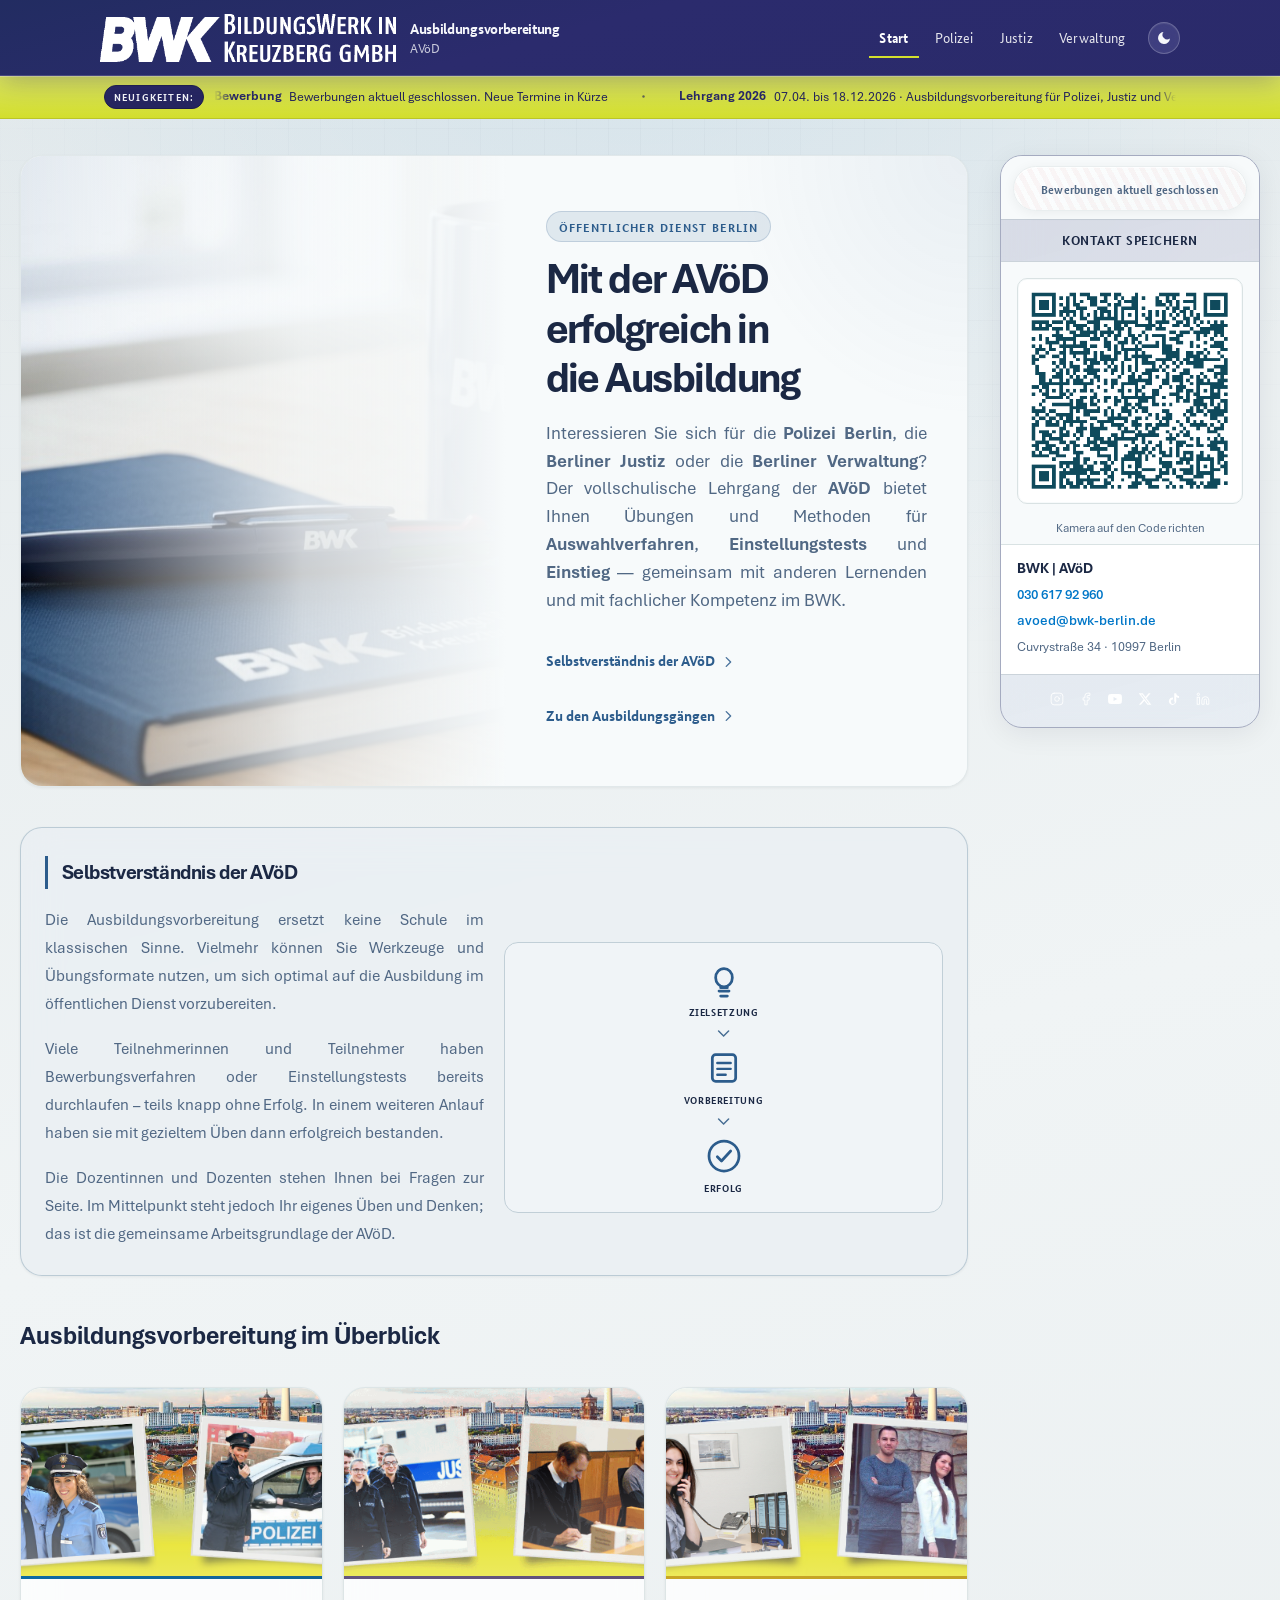
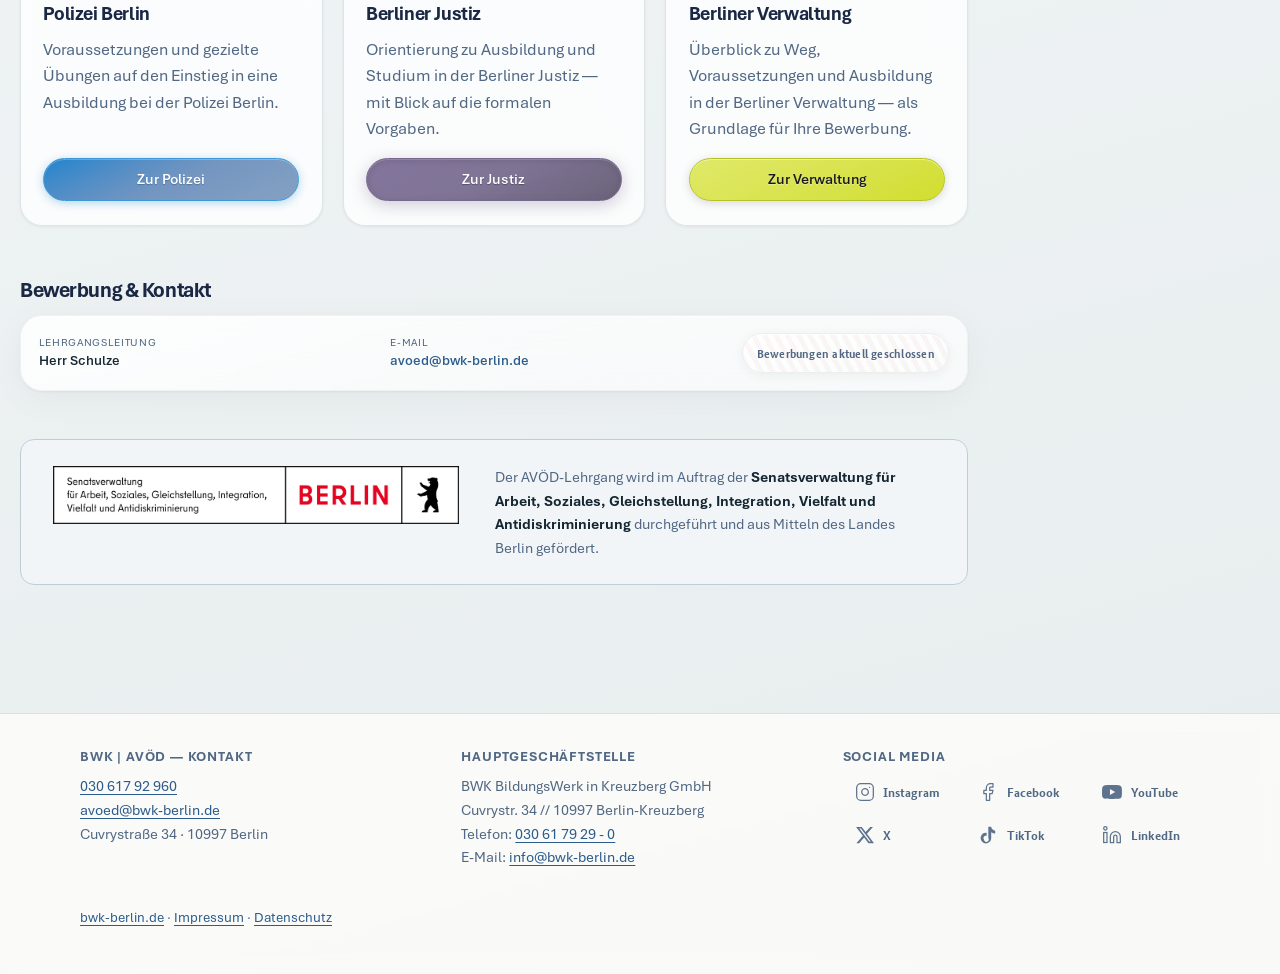
==== commit 54ac5339: "Add files via upload" ====
--- a/index.html
+++ b/index.html
@@ -23,7 +23,7 @@
   </script>
   <title>AVöD — Werkzeuge für Ihre Selbstvorbereitung | BWK Kreuzberg</title>
   <meta name="description" content="AVöD am BWK: Vorbereitung auf Einstellungstests bei Polizei, Justiz und Berliner Verwaltung — Übungen, Struktur und fachliche Begleitung für Ihre Bewerbung.">
-  <link rel="stylesheet" href="assets/css/main.css?v=20260414i">
+  <link rel="stylesheet" href="assets/css/main.css?v=20260414j">
 </head>
 <body class="page-home">
   <a class="skip-link" href="#main">Zum Inhalt springen</a>
@@ -309,7 +309,7 @@
       <div class="grid-tracks">
         <article class="track-card track-card--polizei reveal reveal--delay-1">
           <div class="track-card__media">
-            <img src="img/AVöD-Polizei.jpg" width="640" height="400" alt="" loading="lazy">
+            <img src="img/avoed-polizei.jpg" width="640" height="400" alt="" loading="lazy">
           </div>
           <div class="track-card__body">
             <h2>Polizei Berlin</h2>
@@ -329,7 +329,7 @@
         </article>
         <article class="track-card track-card--verwaltung reveal reveal--delay-3">
           <div class="track-card__media">
-            <img src="img/AVöD-Verwaltung.jpg" width="640" height="400" alt="" loading="lazy">
+            <img src="img/avoed-verwaltung.jpg" width="640" height="400" alt="" loading="lazy">
           </div>
           <div class="track-card__body">
             <h2>Berliner Verwaltung</h2>
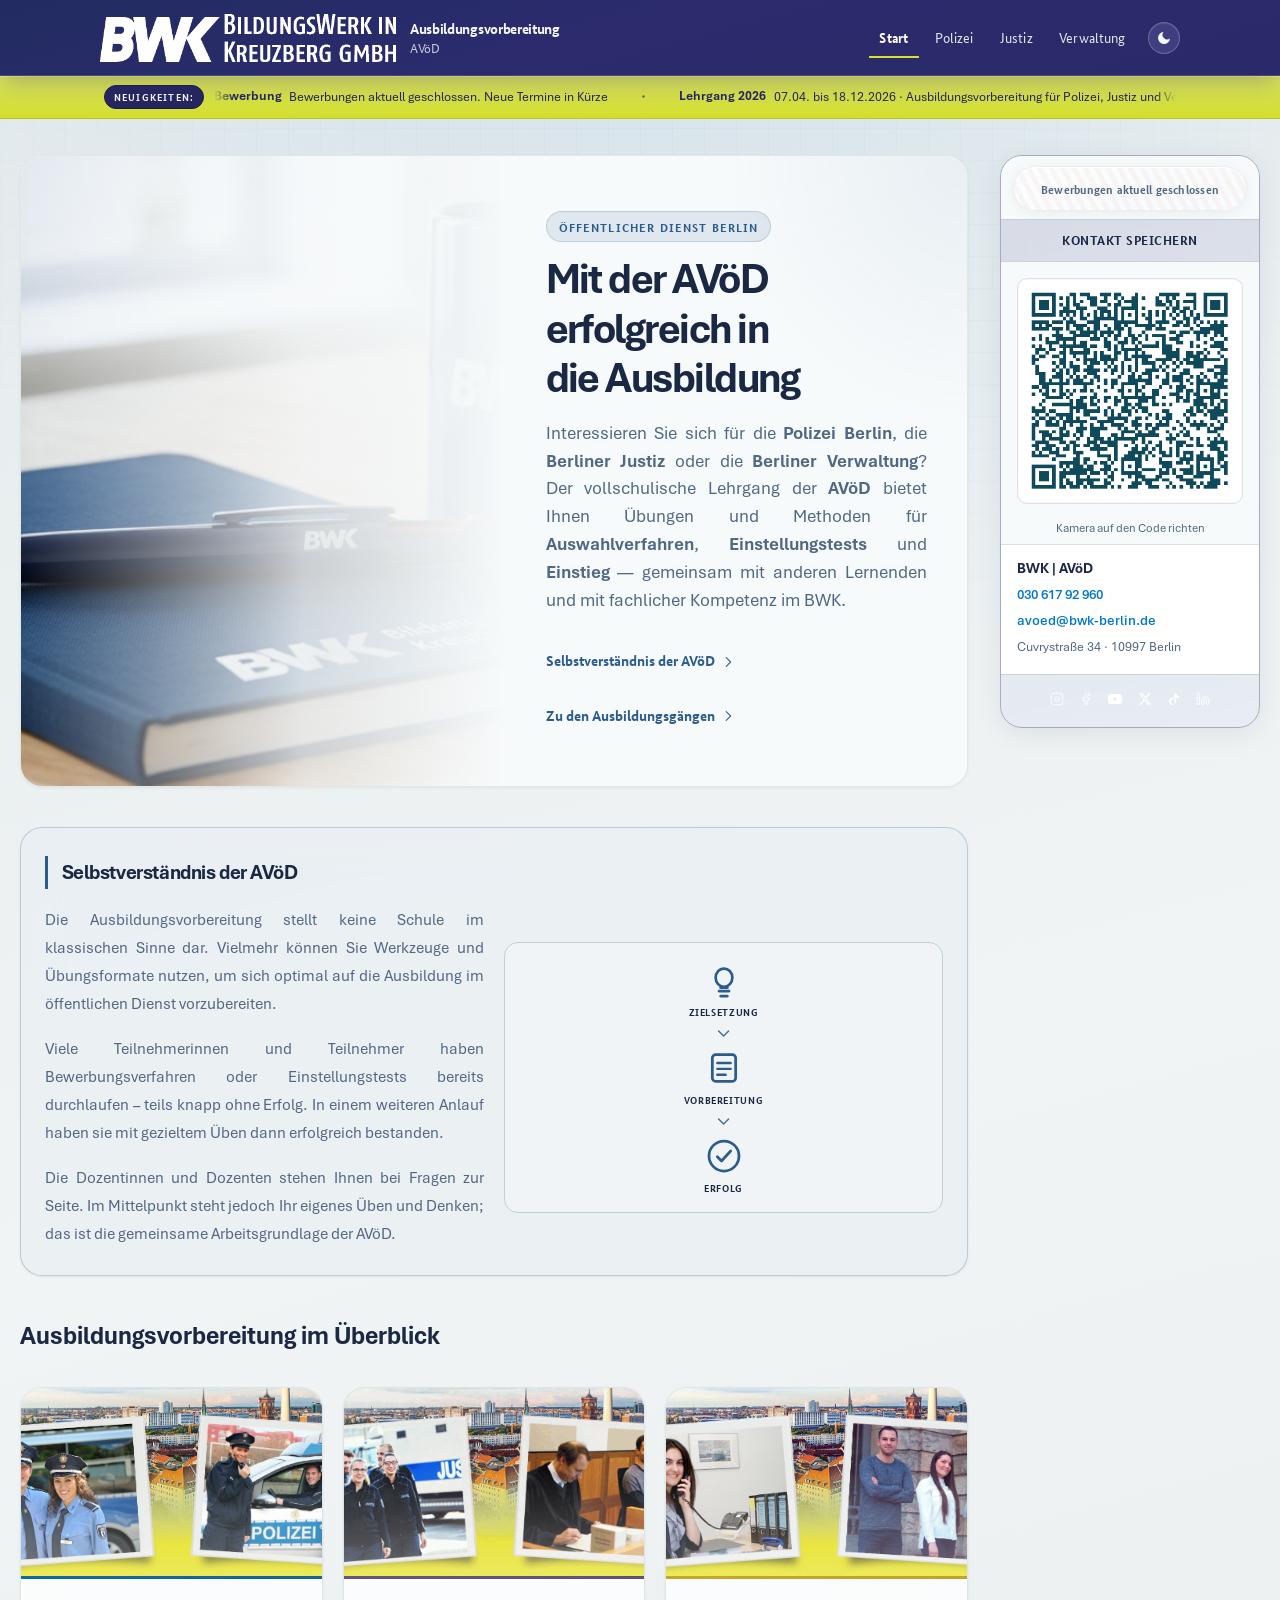
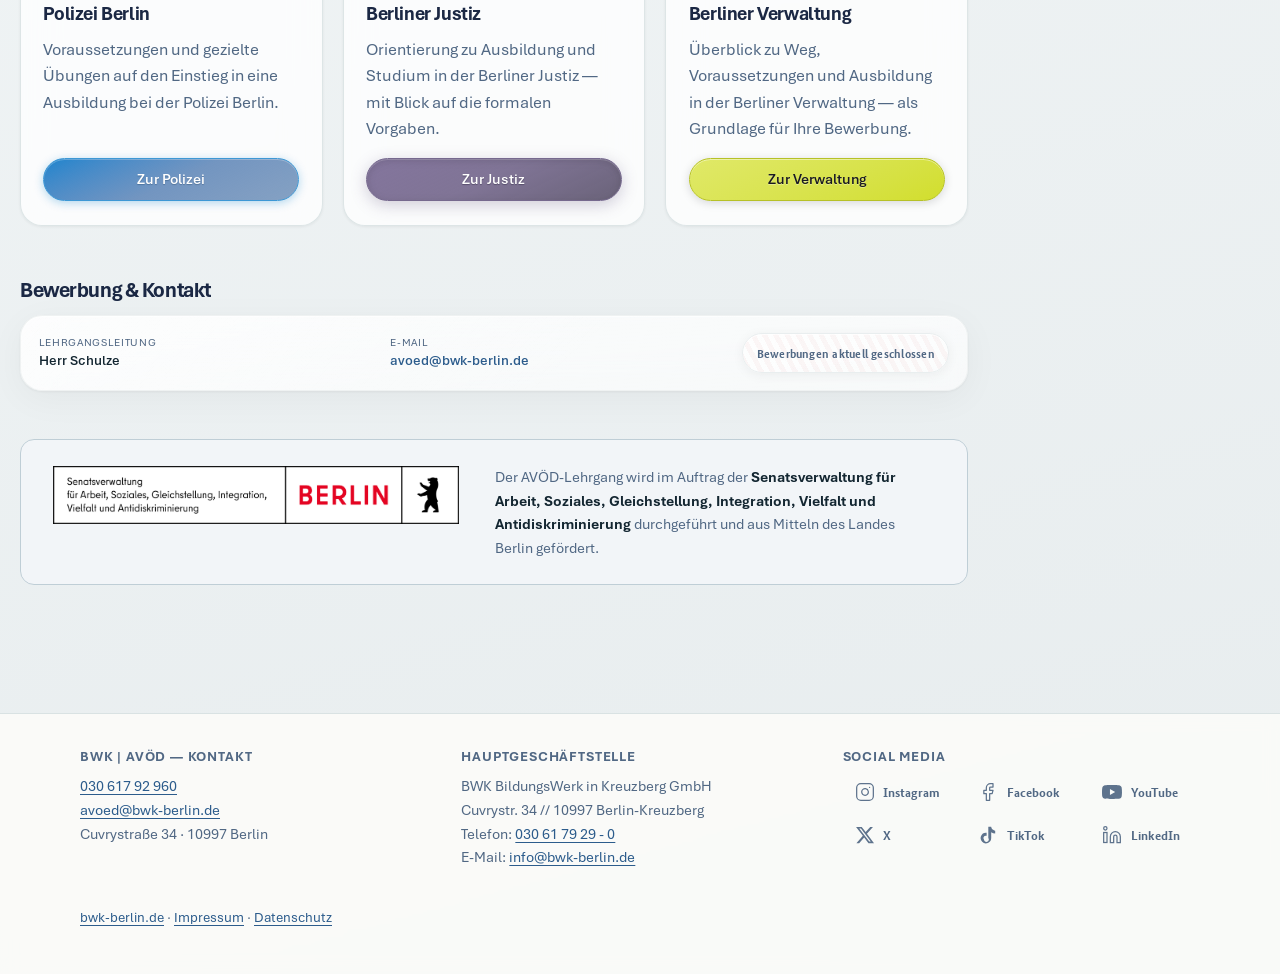
==== commit d8a62a31: "Add files via upload" ====
--- a/index.html
+++ b/index.html
@@ -2,7 +2,7 @@
 <html lang="de">
 <head>
   <meta charset="utf-8">
-  <meta name="viewport" content="width=device-width, initial-scale=1, viewport-fit=cover">
+  <meta name="viewport" content="width=device-width, initial-scale=1, viewport-fit=cover, interactive-widget=resizes-content">
   <meta name="theme-color" id="theme-color-meta" content="#2b2b6d" data-color-light="#2b2b6d" data-color-dark="#0a1524">
   <script>
     (function () {
@@ -23,7 +23,7 @@
   </script>
   <title>AVöD — Werkzeuge für Ihre Selbstvorbereitung | BWK Kreuzberg</title>
   <meta name="description" content="AVöD am BWK: Vorbereitung auf Einstellungstests bei Polizei, Justiz und Berliner Verwaltung — Übungen, Struktur und fachliche Begleitung für Ihre Bewerbung.">
-  <link rel="stylesheet" href="assets/css/main.css?v=20260414j">
+  <link rel="stylesheet" href="assets/css/main.css?v=20260414k">
 </head>
 <body class="page-home">
   <a class="skip-link" href="#main">Zum Inhalt springen</a>
@@ -148,7 +148,7 @@
       <div class="philosophy-panel__layout">
         <div class="philosophy-panel__prose">
           <p>
-            Die Ausbildungsvorbereitung ersetzt keine Schule im klassischen&nbsp;Sinne. Vielmehr können Sie Werkzeuge und
+            Die Ausbildungsvorbereitung stellt keine Schule im klassischen&nbsp;Sinne dar. Vielmehr können Sie Werkzeuge und
             Übungsformate nutzen, um sich optimal auf die Ausbildung im öffentlichen Dienst&nbsp;vorzubereiten.
           </p>
           <p>
--- a/assets/css/main.css
+++ b/assets/css/main.css
@@ -187,6 +187,9 @@
 html {
   scroll-behavior: smooth;
   color-scheme: light;
+  /* Kein willkürliches Aufzoomen von Fließtext auf iOS bei Landscape */
+  -webkit-text-size-adjust: 100%;
+  text-size-adjust: 100%;
 }
 
 html[data-theme="dark"] {
@@ -199,6 +202,16 @@
 #tracks-heading,
 #contact-heading {
   scroll-margin-top: 5.75rem;
+}
+
+@media (max-width: 719px) {
+  /* Höhere Kopfzeile bei umgebrochener Navigation */
+  #main,
+  #philosophie,
+  #tracks-heading,
+  #contact-heading {
+    scroll-margin-top: 7.25rem;
+  }
 }
 
 @supports (text-wrap: balance) {
@@ -246,6 +259,7 @@
   background-image: var(--page-gradient);
   -webkit-font-smoothing: antialiased;
   -webkit-tap-highlight-color: color-mix(in srgb, var(--accent) 18%, transparent);
+  overflow-x: clip;
 }
 
 /* Leichtes Rastermuster, zu den Rändern hin ausblendend */
@@ -323,8 +337,8 @@
 }
 
 .skip-link:focus {
-  left: 1rem;
-  top: 1rem;
+  left: max(1rem, env(safe-area-inset-left, 0px));
+  top: max(1rem, env(safe-area-inset-top, 0px));
 }
 
 .site-header {
@@ -360,7 +374,10 @@
   z-index: 1;
   max-width: 1120px;
   margin: 0 auto;
-  padding: 0.85rem max(1.25rem, env(safe-area-inset-right, 0px)) 0.85rem max(1.25rem, env(safe-area-inset-left, 0px));
+  padding-top: max(0.85rem, env(safe-area-inset-top, 0px));
+  padding-right: max(1.25rem, env(safe-area-inset-right, 0px));
+  padding-bottom: 0.85rem;
+  padding-left: max(1.25rem, env(safe-area-inset-left, 0px));
   display: flex;
   align-items: center;
   justify-content: space-between;
@@ -826,6 +843,38 @@
   .apply-cta-btn {
     min-height: 44px;
   }
+
+  .theme-toggle {
+    width: 44px;
+    height: 44px;
+    min-width: 44px;
+    min-height: 44px;
+  }
+
+  .theme-toggle svg {
+    width: 18px;
+    height: 18px;
+  }
+
+  .hero-actions {
+    flex-direction: column;
+    align-items: stretch;
+    gap: 0.35rem;
+  }
+
+  .hero-actions .link-arrow {
+    box-sizing: border-box;
+    min-height: 44px;
+    padding: 0.5rem 0;
+    justify-content: flex-start;
+  }
+
+  .contact-strip__link {
+    display: inline-flex;
+    align-items: center;
+    min-height: 44px;
+    padding: 0.2rem 0;
+  }
 }
 
 .layout {
@@ -1321,7 +1370,7 @@
 
 .grid-tracks {
   display: grid;
-  grid-template-columns: repeat(auto-fit, minmax(260px, 1fr));
+  grid-template-columns: repeat(auto-fit, minmax(min(100%, 240px), 1fr));
   gap: 1.25rem;
   margin: 2rem 0;
 }
@@ -2019,7 +2068,7 @@
   position: relative;
   z-index: 30;
   margin-top: 4rem;
-  padding: 2rem max(1.25rem, env(safe-area-inset-right, 0px)) 2rem max(1.25rem, env(safe-area-inset-left, 0px));
+  padding: 2rem max(1.25rem, env(safe-area-inset-right, 0px)) calc(2rem + env(safe-area-inset-bottom, 0px)) max(1.25rem, env(safe-area-inset-left, 0px));
   border-top: 1px solid var(--border);
   background: rgba(250, 250, 248, 0.96);
   backdrop-filter: blur(8px);
@@ -2990,6 +3039,18 @@
   }
 }
 
+@media (max-width: 599px) {
+  .page-home .hero-wrap {
+    margin-left: -1rem;
+    margin-right: -1rem;
+  }
+
+  .page-hero-visual {
+    margin-left: -1rem;
+    margin-right: -1rem;
+  }
+}
+
 .section h2,
 #tracks-heading {
   font-family: var(--font-display);
@@ -3153,6 +3214,11 @@
 }
 
 @media (max-width: 599px) {
+  .flyer-viewer-details__summary {
+    min-height: 44px;
+    align-items: center;
+  }
+
   .flyer-viewer-details__meta--desktop {
     display: none;
   }
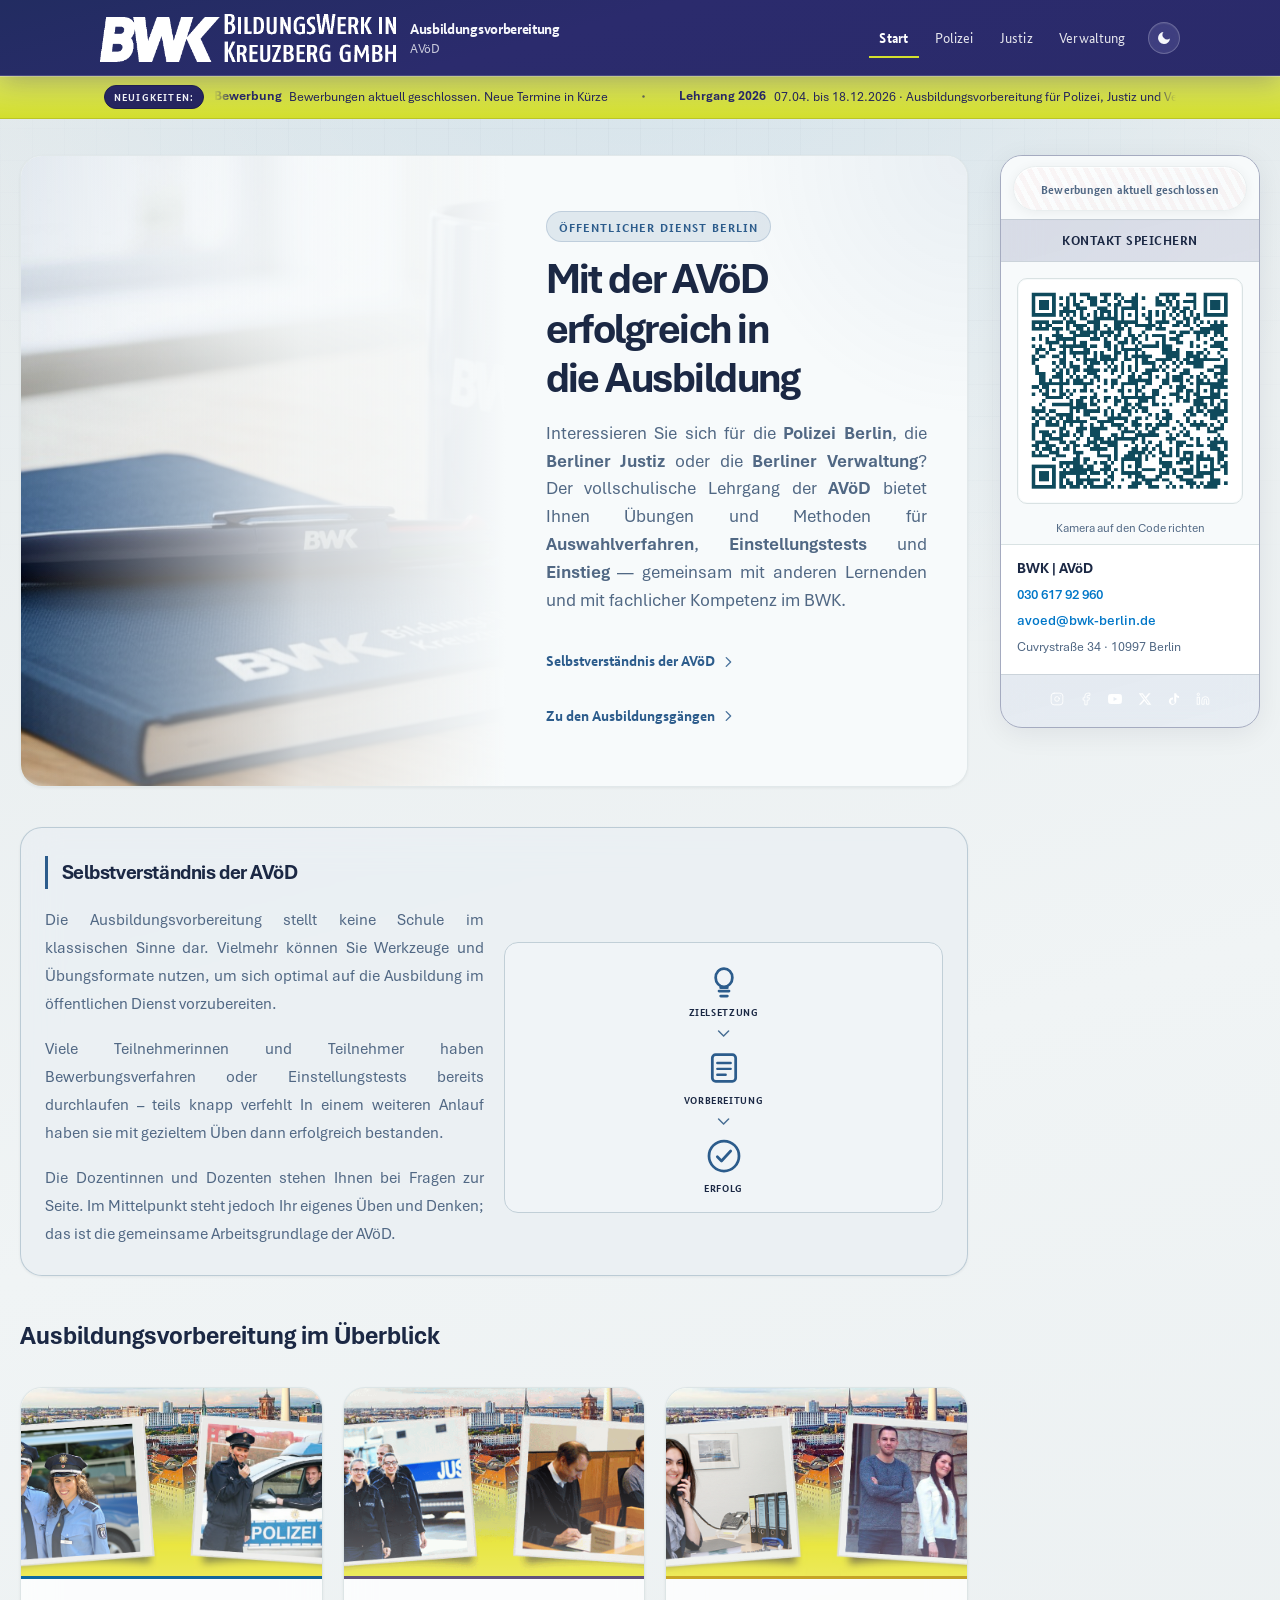
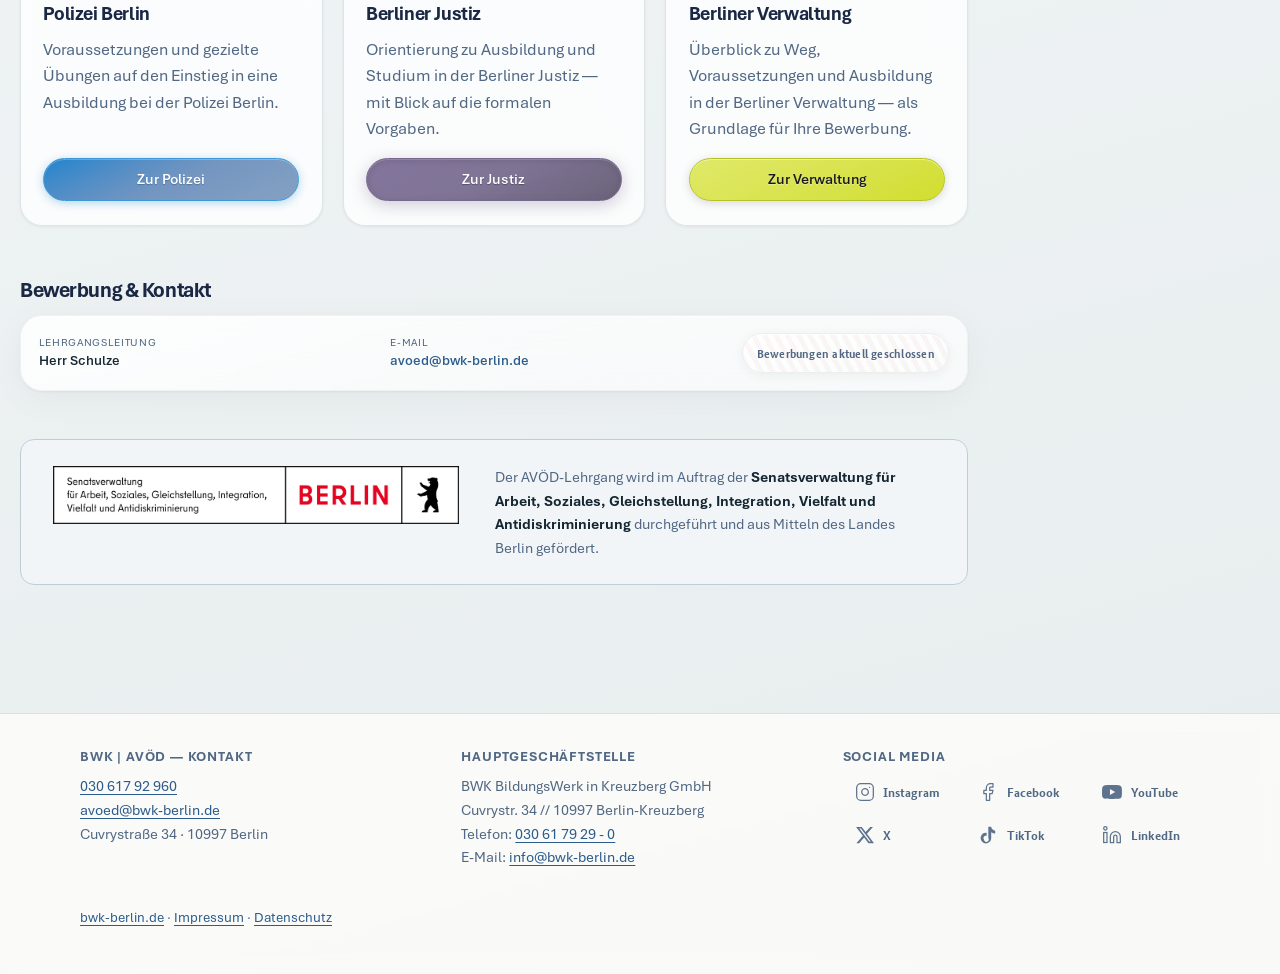
==== commit cb3f5780: "Update index.html" ====
--- a/index.html
+++ b/index.html
@@ -152,8 +152,7 @@
             Übungsformate nutzen, um sich optimal auf die Ausbildung im öffentlichen Dienst&nbsp;vorzubereiten.
           </p>
           <p>
-            Viele Teilnehmerinnen und Teilnehmer haben Bewerbungsverfahren oder Einstellungstests bereits durchlaufen – teils
-            knapp ohne&nbsp;Erfolg. In einem weiteren Anlauf haben sie mit gezieltem Üben dann erfolgreich&nbsp;bestanden.
+            Viele Teilnehmerinnen und Teilnehmer haben Bewerbungsverfahren oder Einstellungstests bereits durchlaufen – teils knapp&nbsp;verfehlt In einem weiteren Anlauf haben sie mit gezieltem Üben dann erfolgreich&nbsp;bestanden.
           </p>
           <p>
             Die Dozentinnen und Dozenten stehen Ihnen bei Fragen zur Seite. Im Mittelpunkt steht jedoch Ihr eigenes Üben
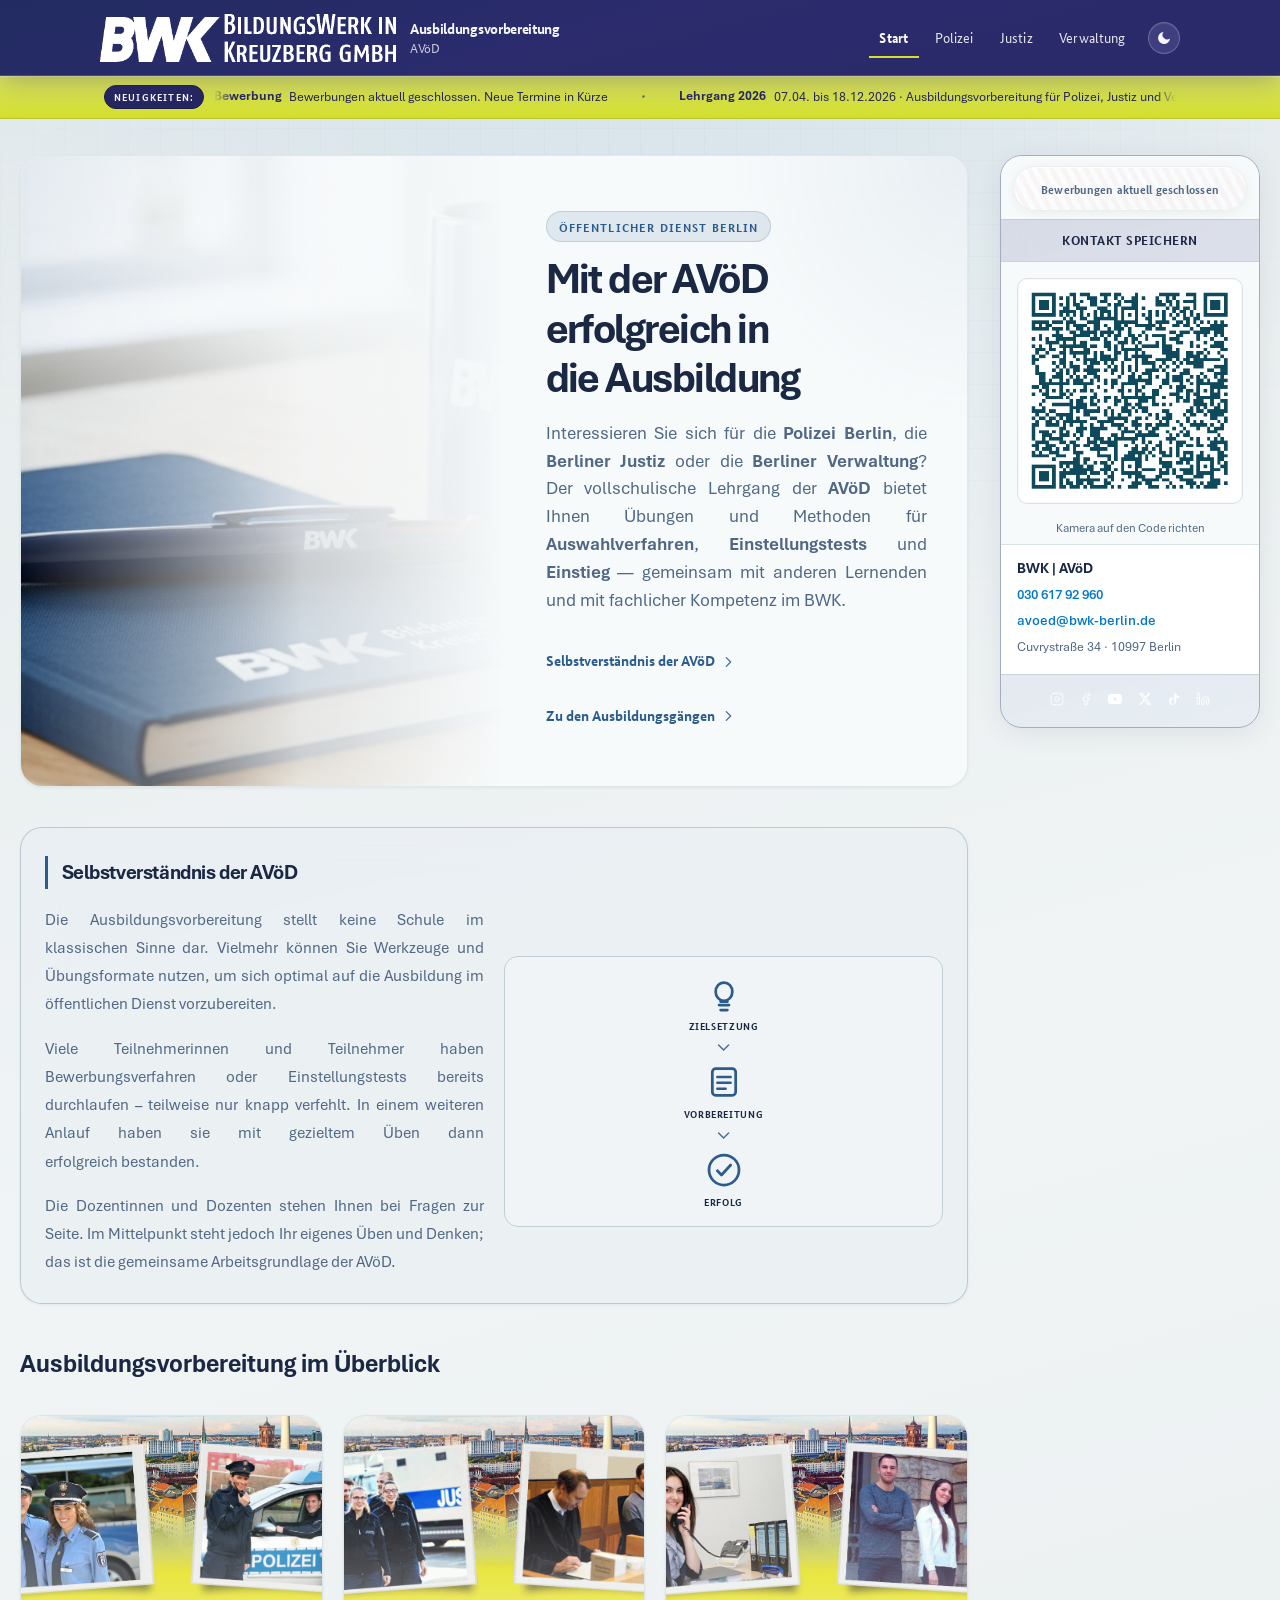
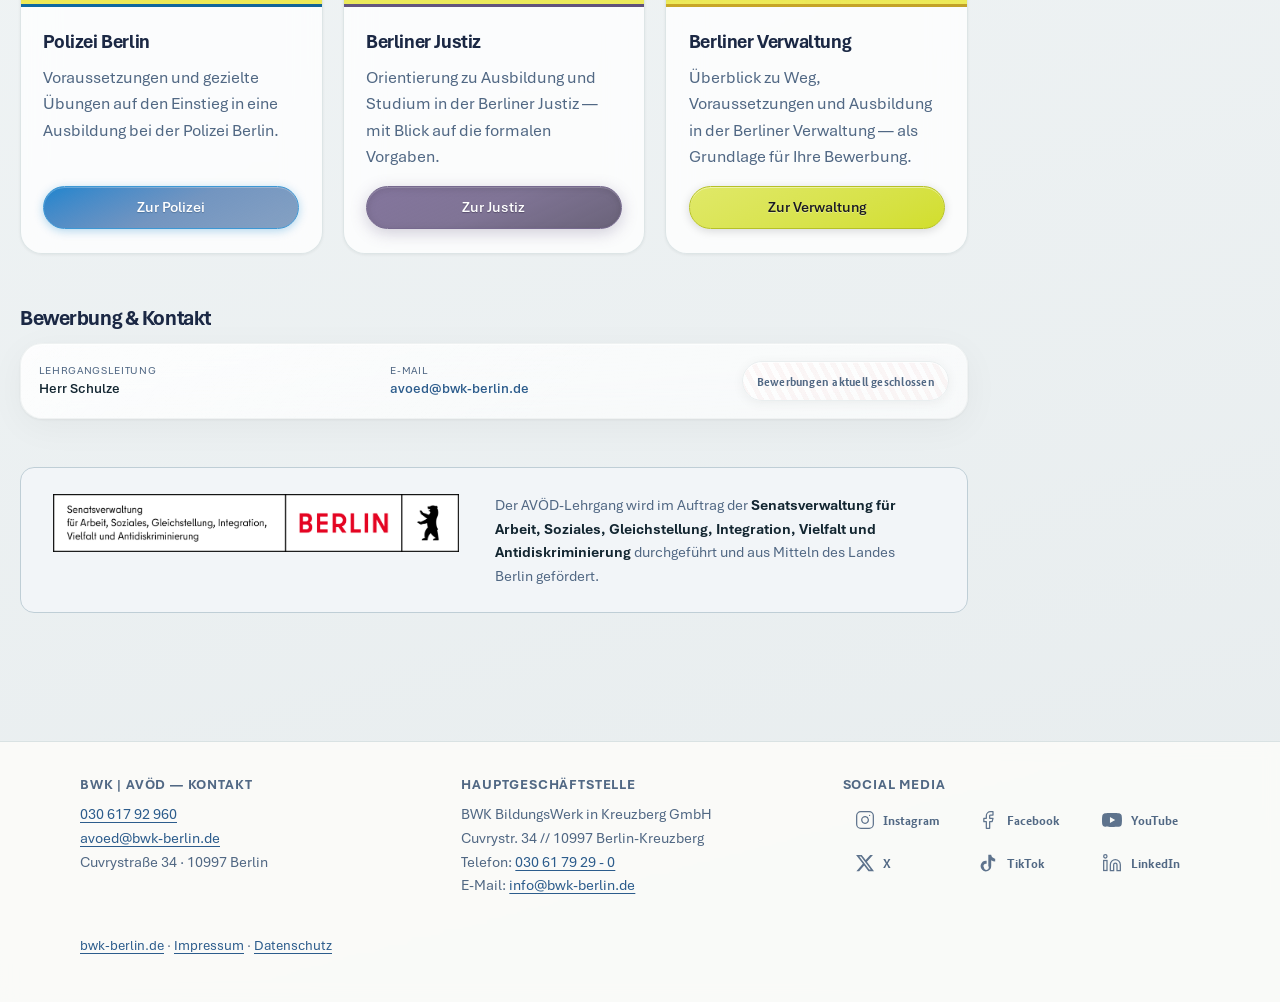
==== commit cccd3cd5: "Update index.html" ====
--- a/index.html
+++ b/index.html
@@ -152,7 +152,7 @@
             Übungsformate nutzen, um sich optimal auf die Ausbildung im öffentlichen Dienst&nbsp;vorzubereiten.
           </p>
           <p>
-            Viele Teilnehmerinnen und Teilnehmer haben Bewerbungsverfahren oder Einstellungstests bereits durchlaufen – teils knapp&nbsp;verfehlt In einem weiteren Anlauf haben sie mit gezieltem Üben dann erfolgreich&nbsp;bestanden.
+            Viele Teilnehmerinnen und Teilnehmer haben Bewerbungsverfahren oder Einstellungstests bereits durchlaufen – teilweise nur knapp&nbsp;verfehlt. In einem weiteren Anlauf haben sie mit gezieltem Üben dann erfolgreich&nbsp;bestanden.
           </p>
           <p>
             Die Dozentinnen und Dozenten stehen Ihnen bei Fragen zur Seite. Im Mittelpunkt steht jedoch Ihr eigenes Üben
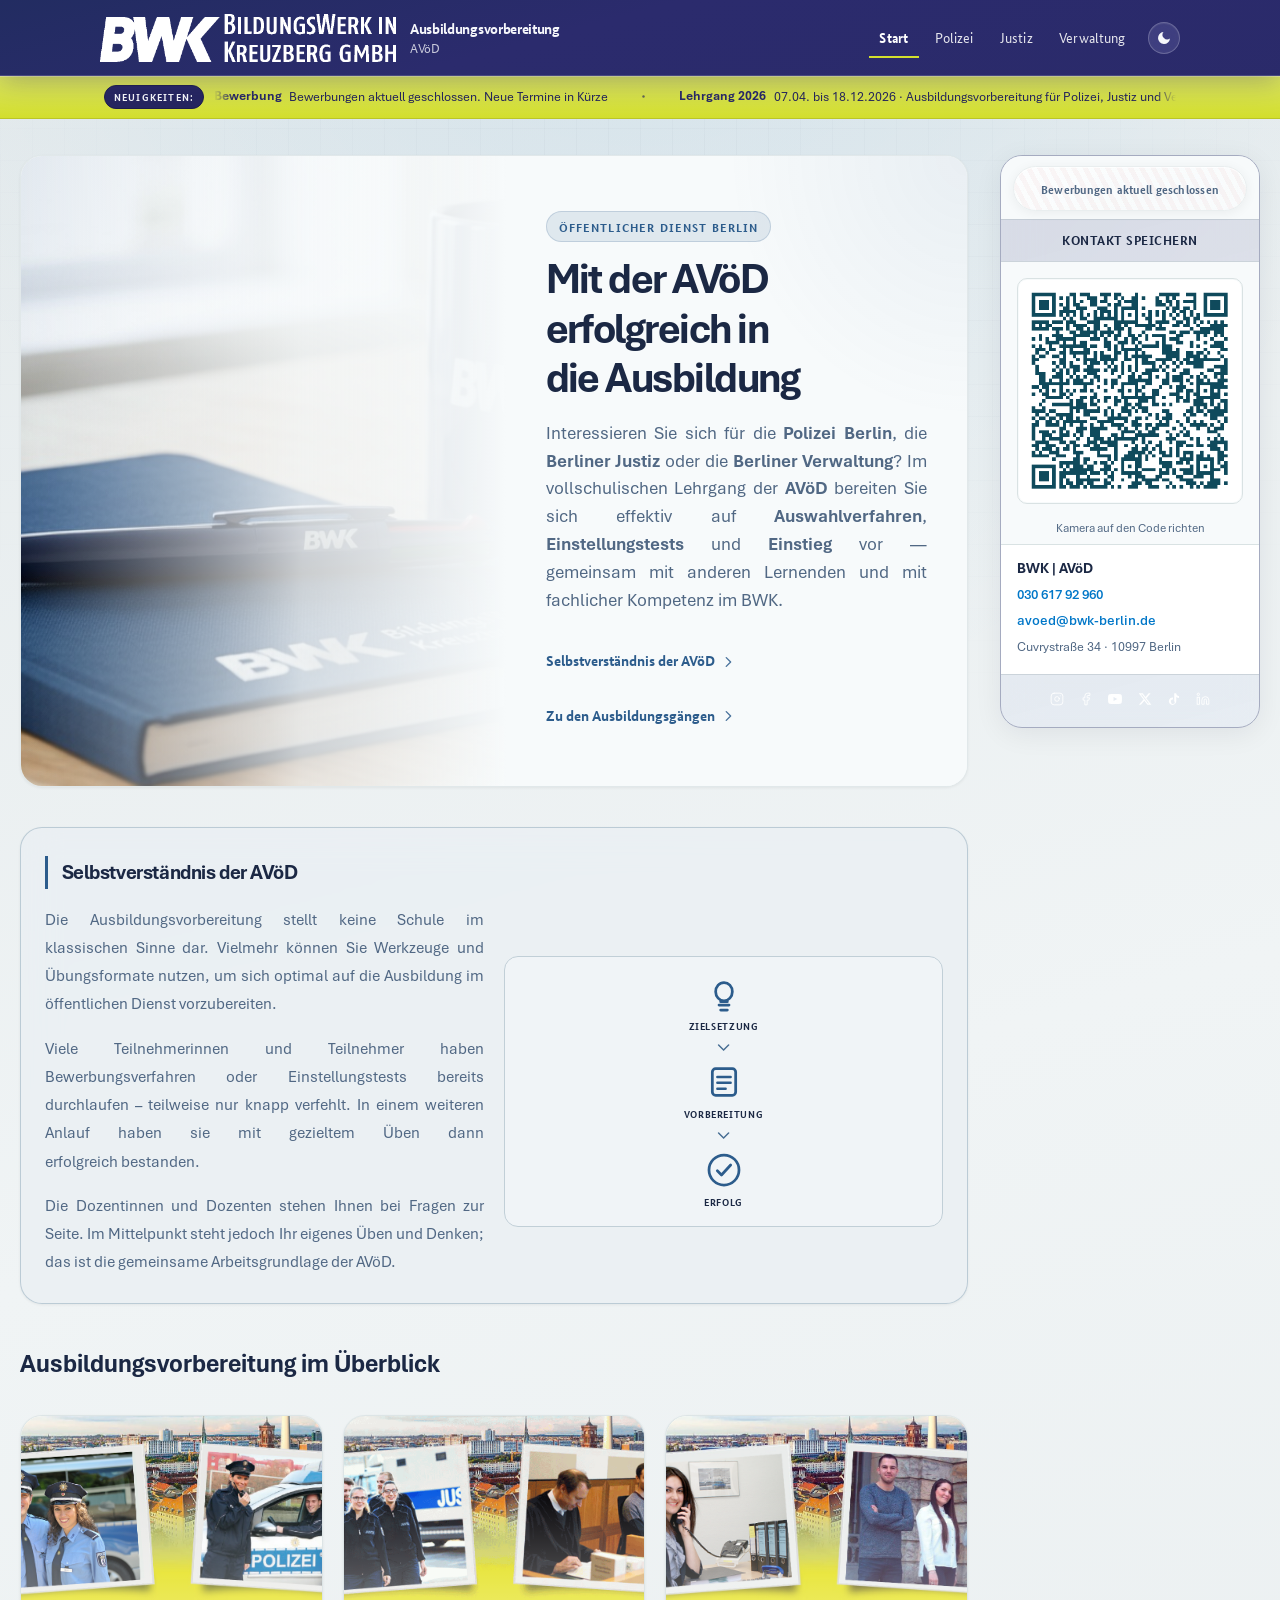
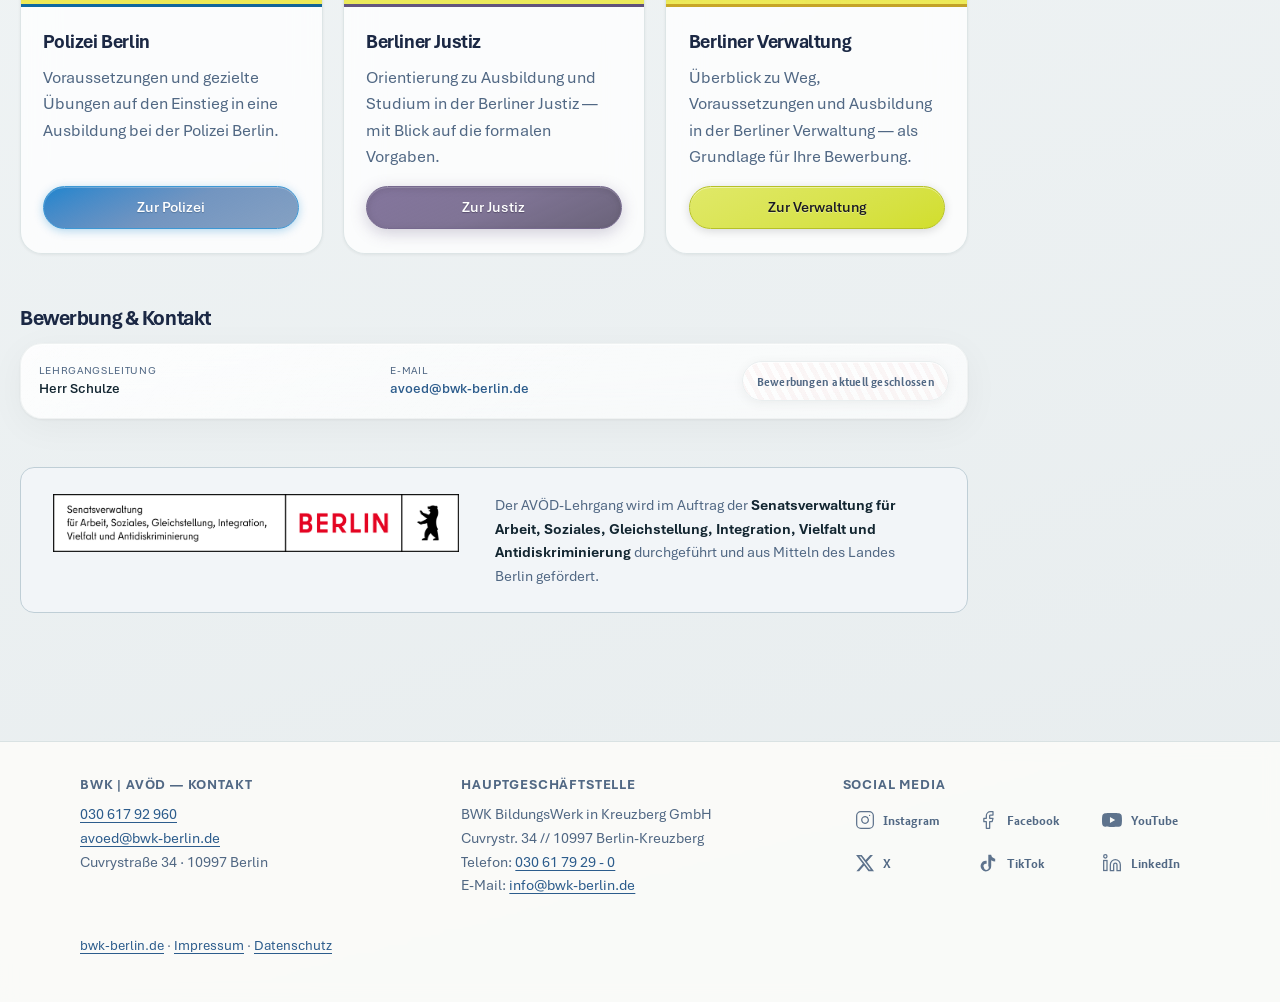
==== commit 5df61a18: "Update index.html" ====
--- a/index.html
+++ b/index.html
@@ -122,7 +122,7 @@
             <h1>Mit der AVöD erfolgreich in die Ausbildung</h1>
             <p class="lead">
               Interessieren Sie sich für die <strong>Polizei Berlin</strong>, die <strong>Berliner Justiz</strong> oder die <strong>Berliner Verwaltung</strong>?
-              Der vollschulische Lehrgang der <strong>AVöD</strong> bietet Ihnen Übungen und Methoden für <strong>Auswahlverfahren</strong>, <strong>Einstellungstests</strong> und <strong>Einstieg</strong> — gemeinsam mit anderen Lernenden und mit fachlicher Kompetenz im BWK.
+              Im vollschulischen Lehrgang der <strong>AVöD</strong> bereiten Sie sich effektiv auf <strong>Auswahlverfahren</strong>, <strong>Einstellungstests</strong> und <strong>Einstieg</strong> vor — gemeinsam mit anderen Lernenden und mit fachlicher Kompetenz im BWK.
             </p>
             <div class="hero-actions">
               <a class="link-arrow" href="#philosophie">Selbstverständnis der AVöD <svg class="icon icon--arrow" width="14" height="14" viewBox="0 0 16 16" aria-hidden="true"><path fill="none" stroke="currentColor" stroke-width="1.6" stroke-linecap="round" stroke-linejoin="round" d="M6 3l5 5-5 5"/></svg></a>
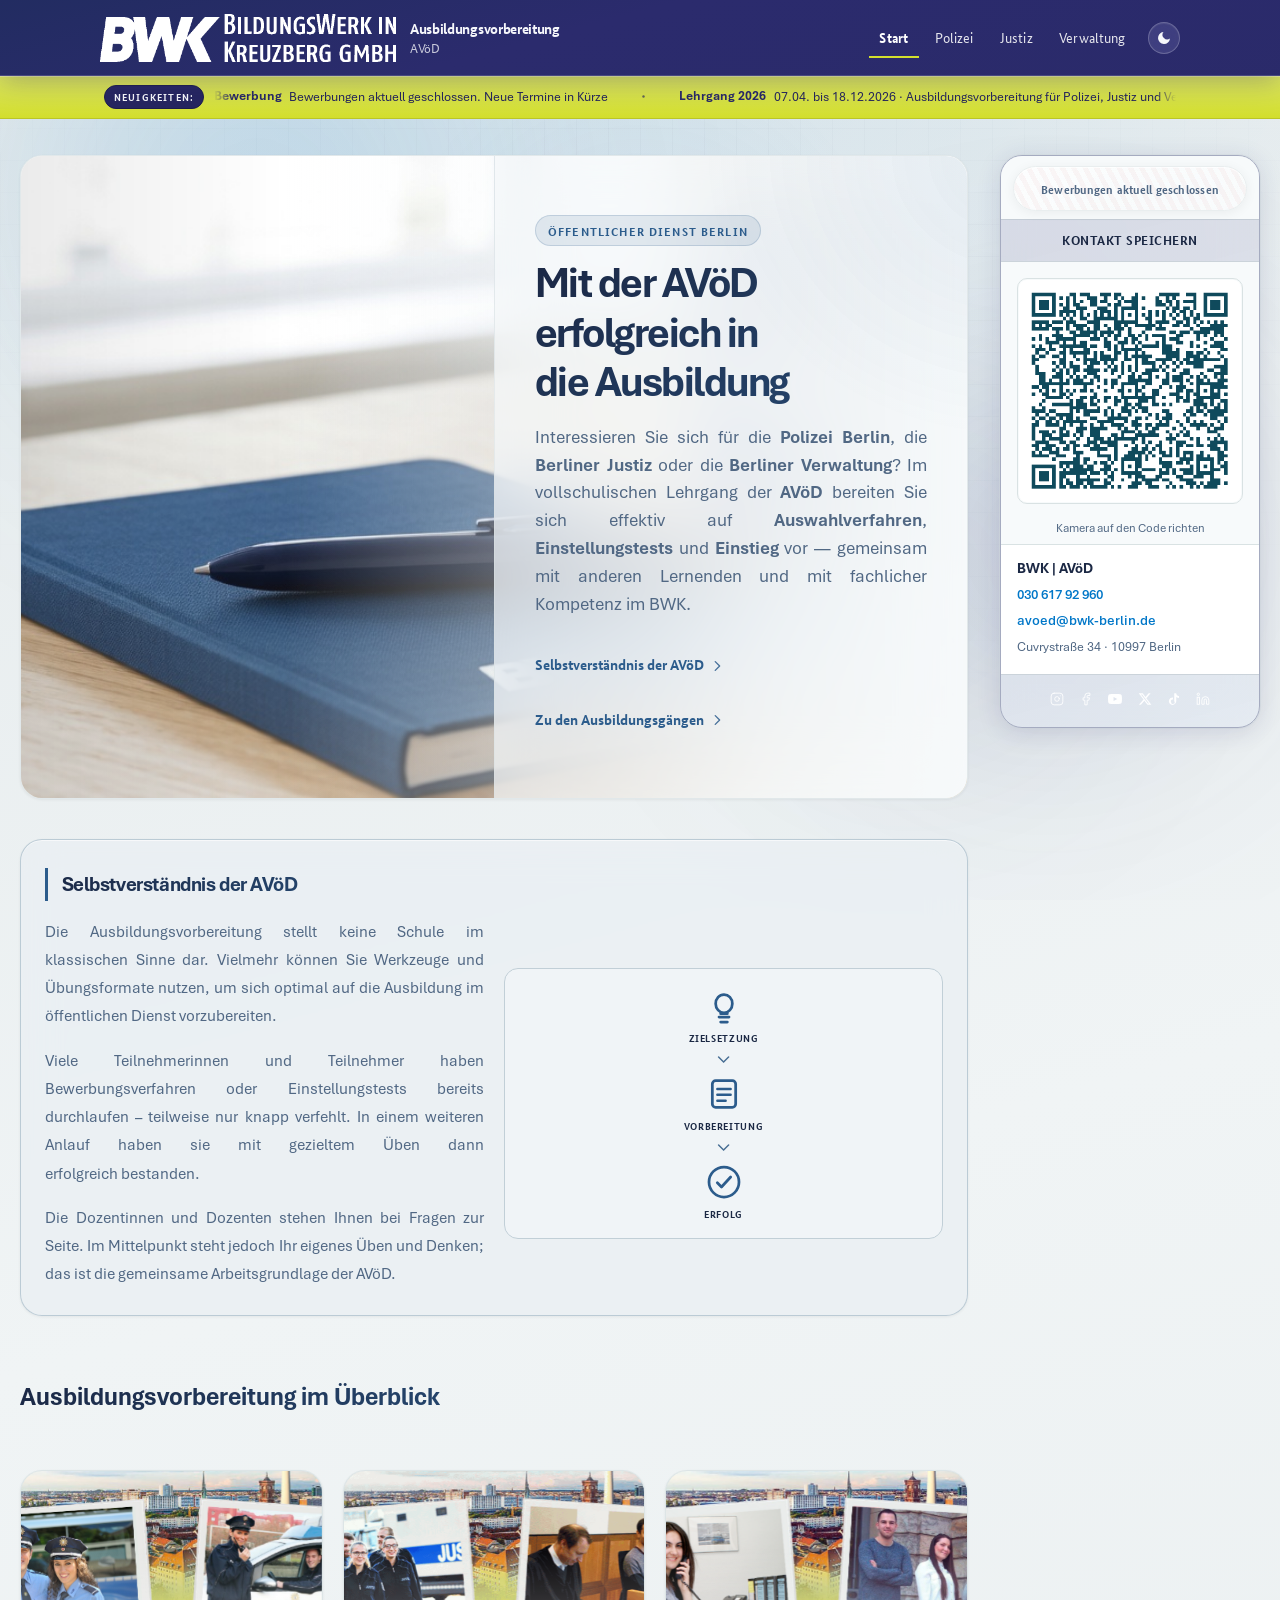
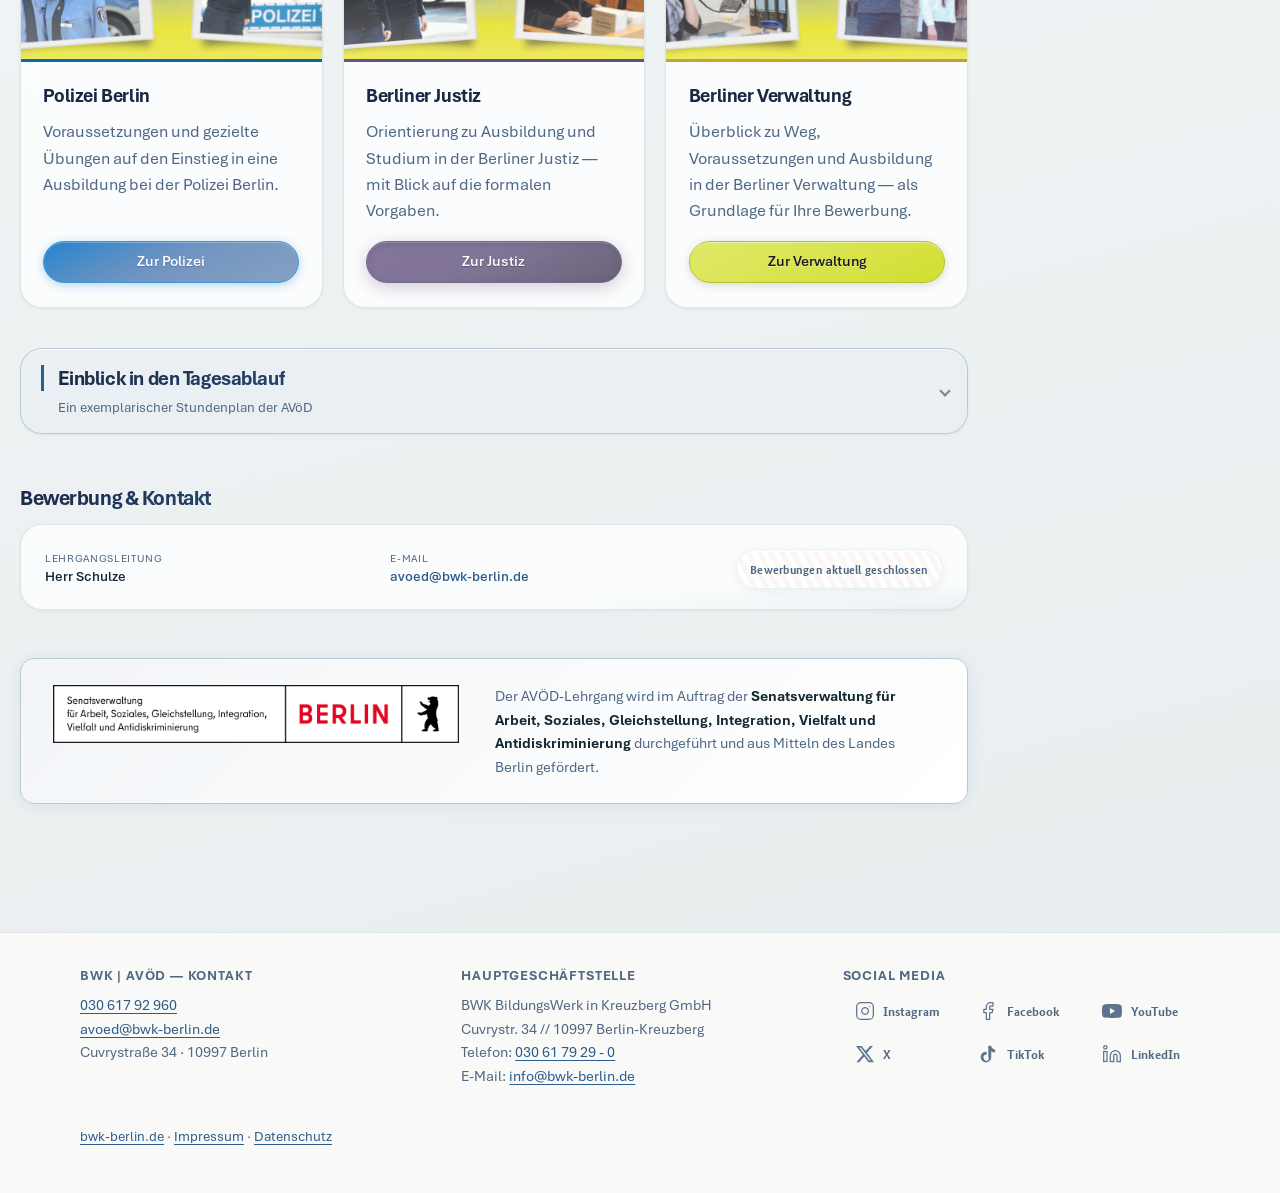
==== commit a85cc958: "Add files via upload" ====
--- a/index.html
+++ b/index.html
@@ -24,6 +24,7 @@
   <title>AVöD — Werkzeuge für Ihre Selbstvorbereitung | BWK Kreuzberg</title>
   <meta name="description" content="AVöD am BWK: Vorbereitung auf Einstellungstests bei Polizei, Justiz und Berliner Verwaltung — Übungen, Struktur und fachliche Begleitung für Ihre Bewerbung.">
   <link rel="stylesheet" href="assets/css/main.css?v=20260414k">
+  <link rel="stylesheet" href="assets/css/stundenplan.css?v=20260414k">
 </head>
 <body class="page-home">
   <a class="skip-link" href="#main">Zum Inhalt springen</a>
@@ -339,6 +340,142 @@
       </div>
     </section>
 
+    <section class="stundenplan-home reveal reveal--fade" id="tagesablauf" aria-labelledby="tagesablauf-heading">
+      <details class="stundenplan-disclosure" id="stundenplan-klappe">
+        <summary class="stundenplan-disclosure__summary">
+          <span class="stundenplan-disclosure__summary-inner">
+            <h2 id="tagesablauf-heading" class="stundenplan-disclosure__heading">Einblick in den Tagesablauf</h2>
+            <p class="stundenplan-disclosure__sub">Ein exemplarischer Stundenplan der AVöD</p>
+          </span>
+        </summary>
+        <div class="stundenplan-disclosure__content">
+          <article class="stundenplan-widget stundenplan-widget--home" aria-labelledby="stundenplan-heading-home">
+            <div class="stundenplan-widget__header">
+              <p class="stundenplan-widget__meta">Über den Zeitraum des Lehrgangs liegt der Fokus von Lerninhalten auf Deutsch, Geschichte und Politik.</p>
+            </div>
+            <div class="stundenplan-scroll">
+              <table class="stundenplan-table" role="grid" aria-label="Beispielhafter Wochenstundenplan">
+                <colgroup>
+                  <col class="stundenplan-col-time">
+                  <col class="stundenplan-col-day" span="5">
+                </colgroup>
+                <thead>
+                  <tr>
+                    <th scope="col">Unterrichtsstunden</th>
+                    <th scope="col">Montag</th>
+                    <th scope="col">Dienstag</th>
+                    <th scope="col">Mittwoch</th>
+                    <th scope="col">Donnerstag</th>
+                    <th scope="col">Freitag</th>
+                  </tr>
+                </thead>
+                <tbody>
+                  <tr>
+                    <th scope="row">
+                      <span class="stundenplan-table__time">08:00 – 09:30 Uhr</span>
+                    </th>
+                    <td>
+                      <div class="stundenplan-subj stundenplan-subj--geschichte">Geschichte / Politik</div>
+                    </td>
+                    <td>
+                      <div class="stundenplan-subj stundenplan-subj--deutsch">Deutsch</div>
+                    </td>
+                    <td>
+                      <div class="stundenplan-subj stundenplan-subj--englisch">Englisch</div>
+                    </td>
+                    <td>
+                      <div class="stundenplan-subj stundenplan-subj--deutsch">Deutsch</div>
+                    </td>
+                    <td>
+                      <div class="stundenplan-subj stundenplan-subj--deutsch">Deutsch</div>
+                    </td>
+                  </tr>
+                  <tr class="stundenplan-table__pause-rule">
+                    <th scope="row" class="stundenplan-table__pause-gap-label">Pause 20 min</th>
+                    <td class="stundenplan-table__pause-gap-line" colspan="5">
+                      <span class="stundenplan-table__pause-line"></span>
+                    </td>
+                  </tr>
+                  <tr>
+                    <th scope="row">
+                      <span class="stundenplan-table__time">09:50 – 11:20 Uhr</span>
+                    </th>
+                    <td>
+                      <div class="stundenplan-subj stundenplan-subj--geschichte">Geschichte / Politik</div>
+                    </td>
+                    <td>
+                      <div class="stundenplan-subj stundenplan-subj--deutsch">Deutsch</div>
+                    </td>
+                    <td>
+                      <div class="stundenplan-subj stundenplan-subj--gesellschaft">Gesellschaftskunde</div>
+                    </td>
+                    <td>
+                      <div class="stundenplan-subj stundenplan-subj--deutsch">Deutsch</div>
+                    </td>
+                    <td>
+                      <div class="stundenplan-subj stundenplan-subj--deutsch">Deutsch</div>
+                    </td>
+                  </tr>
+                  <tr class="stundenplan-table__pause-rule">
+                    <th scope="row" class="stundenplan-table__pause-gap-label">Pause 40 min</th>
+                    <td class="stundenplan-table__pause-gap-line" colspan="5">
+                      <span class="stundenplan-table__pause-line"></span>
+                    </td>
+                  </tr>
+                  <tr>
+                    <th scope="row">
+                      <span class="stundenplan-table__time">12:00 – 13:30 Uhr</span>
+                    </th>
+                    <td>
+                      <div class="stundenplan-subj stundenplan-subj--englisch">Englisch</div>
+                    </td>
+                    <td>
+                      <div class="stundenplan-subj stundenplan-subj--rechnen">Rechnen / Logik</div>
+                    </td>
+                    <td>
+                      <div class="stundenplan-subj stundenplan-subj--geschichte">Geschichte / Politik</div>
+                    </td>
+                    <td>
+                      <div class="stundenplan-subj stundenplan-subj--rechnen">Rechnen / Logik</div>
+                    </td>
+                    <td>
+                      <div class="stundenplan-subj stundenplan-subj--deutsch">Kommunikation</div>
+                    </td>
+                  </tr>
+                  <tr class="stundenplan-table__pause-rule">
+                    <th scope="row" class="stundenplan-table__pause-gap-label">Pause 15 min</th>
+                    <td class="stundenplan-table__pause-gap-line" colspan="5">
+                      <span class="stundenplan-table__pause-line"></span>
+                    </td>
+                  </tr>
+                  <tr>
+                    <th scope="row">
+                      <span class="stundenplan-table__time">13:45 – 15:15 Uhr</span>
+                    </th>
+                    <td>
+                      <div class="stundenplan-subj stundenplan-subj--gesellschaft">Gesellschaftskunde</div>
+                    </td>
+                    <td>
+                      <div class="stundenplan-subj stundenplan-subj--geschichte">Geschichte / Politik</div>
+                    </td>
+                    <td>
+                      <div class="stundenplan-subj stundenplan-subj--geschichte">Geschichte / Politik</div>
+                    </td>
+                    <td>
+                      <div class="stundenplan-subj stundenplan-subj--sv">SV / Recht</div>
+                    </td>
+                    <td>
+                      <div class="stundenplan-subj stundenplan-subj--geschichte">Geschichte / Politik</div>
+                    </td>
+                  </tr>
+                </tbody>
+              </table>
+            </div>
+          </article>
+        </div>
+      </details>
+    </section>
+
     <section class="section contact-section reveal reveal--fade" aria-labelledby="contact-heading">
       <h2 id="contact-heading">Bewerbung &amp; Kontakt</h2>
       <div class="contact-panel contact-panel--compact">
--- a/assets/css/main.css
+++ b/assets/css/main.css
@@ -199,6 +199,7 @@
 /* Anker: Zielbereiche nicht unter der festen Kopfzeile verstecken */
 #main,
 #philosophie,
+#tagesablauf,
 #tracks-heading,
 #contact-heading {
   scroll-margin-top: 5.75rem;
@@ -208,6 +209,7 @@
   /* Höhere Kopfzeile bei umgebrochener Navigation */
   #main,
   #philosophie,
+  #tagesablauf,
   #tracks-heading,
   #contact-heading {
     scroll-margin-top: 7.25rem;
@@ -217,7 +219,8 @@
 @supports (text-wrap: balance) {
   h1,
   .section > h2[id],
-  #tracks-heading {
+  #tracks-heading,
+  #tagesablauf-heading {
     text-wrap: balance;
   }
 }
@@ -3278,3 +3281,902 @@
     display: block;
   }
 }
+
+/* ═══════════════════════════════════════════════════════════════════════
+   REFRESH 2026 — Premium UI/UX Upgrade
+   Aurora · Cinematic Hero · Mobile Nav · Glass Glow · Scroll Progress
+═══════════════════════════════════════════════════════════════════════ */
+
+/* ─── 1. Scroll Progress Bar ────────────────────────────────────────── */
+.scroll-progress {
+  position: fixed;
+  top: 0;
+  left: 0;
+  right: 0;
+  z-index: 500;
+  height: 3px;
+  background: linear-gradient(
+    90deg,
+    var(--bwk-ci-lime) 0%,
+    var(--bwk-royal) 45%,
+    var(--bwk-ci-magenta) 100%
+  );
+  transform-origin: left center;
+  transform: scaleX(0);
+  pointer-events: none;
+  will-change: transform;
+}
+
+/* ─── 2. Aurora Background Orbs ────────────────────────────────────── */
+.aurora {
+  position: fixed;
+  inset: 0;
+  z-index: -2;
+  overflow: hidden;
+  pointer-events: none;
+}
+
+.aurora__orb {
+  position: absolute;
+  border-radius: 50%;
+  filter: blur(100px);
+  will-change: transform;
+}
+
+.aurora__orb--1 {
+  width: min(65vw, 720px);
+  height: min(65vw, 720px);
+  top: -18%;
+  left: -8%;
+  background: radial-gradient(
+    circle,
+    color-mix(in srgb, var(--bwk-royal) 18%, transparent) 0%,
+    transparent 68%
+  );
+  animation: aurora-drift-1 24s ease-in-out infinite alternate;
+}
+
+.aurora__orb--2 {
+  width: min(55vw, 620px);
+  height: min(55vw, 620px);
+  bottom: 5%;
+  right: -6%;
+  background: radial-gradient(
+    circle,
+    color-mix(in srgb, var(--bwk-ci-navy) 16%, transparent) 0%,
+    transparent 68%
+  );
+  animation: aurora-drift-2 30s ease-in-out infinite alternate;
+}
+
+.aurora__orb--3 {
+  width: min(42vw, 500px);
+  height: min(42vw, 500px);
+  top: 38%;
+  left: 52%;
+  background: radial-gradient(
+    circle,
+    color-mix(in srgb, var(--accent) 12%, transparent) 0%,
+    transparent 68%
+  );
+  animation: aurora-drift-3 20s ease-in-out infinite alternate;
+}
+
+html[data-theme="dark"] .aurora__orb--1 {
+  background: radial-gradient(
+    circle,
+    color-mix(in srgb, var(--bwk-royal) 26%, transparent) 0%,
+    transparent 68%
+  );
+}
+
+html[data-theme="dark"] .aurora__orb--2 {
+  background: radial-gradient(
+    circle,
+    color-mix(in srgb, var(--bwk-ci-steel) 22%, transparent) 0%,
+    transparent 68%
+  );
+}
+
+html[data-theme="dark"] .aurora__orb--3 {
+  background: radial-gradient(
+    circle,
+    color-mix(in srgb, var(--accent) 18%, transparent) 0%,
+    transparent 68%
+  );
+}
+
+@keyframes aurora-drift-1 {
+  0%   { transform: translate(0,    0)    scale(1);    }
+  100% { transform: translate(8vw,  6vh)  scale(1.14); }
+}
+
+@keyframes aurora-drift-2 {
+  0%   { transform: translate(0,    0)    scale(1);    }
+  100% { transform: translate(-7vw, -9vh) scale(1.1);  }
+}
+
+@keyframes aurora-drift-3 {
+  0%   { transform: translate(0,    0)    scale(1);    }
+  100% { transform: translate(-5vw, 7vh)  scale(1.18); }
+}
+
+@media (prefers-reduced-motion: reduce) {
+  .aurora__orb { animation: none !important; }
+  .scroll-progress { transition: none; }
+}
+
+/* ─── 3. Mobile Hamburger Button ────────────────────────────────────── */
+.nav-toggle {
+  display: none;
+  box-sizing: border-box;
+  align-items: center;
+  justify-content: center;
+  flex-direction: column;
+  gap: 5px;
+  width: 40px;
+  height: 40px;
+  padding: 10px;
+  border: 1px solid rgba(255, 255, 255, 0.2);
+  border-radius: 10px;
+  background: rgba(255, 255, 255, 0.08);
+  backdrop-filter: blur(20px) saturate(1.4);
+  -webkit-backdrop-filter: blur(20px) saturate(1.4);
+  cursor: pointer;
+  color: #f0f2f8;
+  transition: background 0.2s, border-color 0.2s, transform 0.1s;
+  flex-shrink: 0;
+}
+
+.nav-toggle:hover {
+  background: rgba(255, 255, 255, 0.15);
+  border-color: rgba(255, 255, 255, 0.32);
+}
+
+.nav-toggle:active {
+  transform: scale(0.94);
+}
+
+.nav-toggle:focus-visible {
+  outline: 2px solid rgba(255, 255, 255, 0.75);
+  outline-offset: 2px;
+}
+
+.nav-toggle__bar {
+  display: block;
+  width: 18px;
+  height: 1.5px;
+  background: currentColor;
+  border-radius: 2px;
+  transition:
+    transform 0.3s cubic-bezier(0.4, 0, 0.2, 1),
+    opacity 0.22s ease;
+}
+
+/* Animated X when open */
+.nav-toggle[aria-expanded="true"] .nav-toggle__bar:nth-child(1) {
+  transform: translateY(6.5px) rotate(45deg);
+}
+
+.nav-toggle[aria-expanded="true"] .nav-toggle__bar:nth-child(2) {
+  opacity: 0;
+  transform: scaleX(0);
+}
+
+.nav-toggle[aria-expanded="true"] .nav-toggle__bar:nth-child(3) {
+  transform: translateY(-6.5px) rotate(-45deg);
+}
+
+/* ─── 3b. Nav Drawer (Mobile) ───────────────────────────────────────── */
+
+/* Backdrop blur overlay */
+.nav-drawer-backdrop {
+  position: fixed;
+  inset: 0;
+  z-index: 44;
+  background: rgba(6, 10, 18, 0.55);
+  backdrop-filter: blur(4px) saturate(0.8);
+  -webkit-backdrop-filter: blur(4px) saturate(0.8);
+  opacity: 0;
+  pointer-events: none;
+  transition: opacity 0.3s ease;
+}
+
+.nav-drawer-backdrop.is-open {
+  opacity: 1;
+  pointer-events: auto;
+}
+
+/* Slide-down drawer panel */
+.nav-drawer {
+  position: fixed;
+  top: 0;
+  left: 0;
+  right: 0;
+  z-index: 46;
+  padding-top: calc(4rem + env(safe-area-inset-top, 0px));
+  padding-bottom: calc(1.5rem + env(safe-area-inset-bottom, 0px));
+  padding-left: max(1.25rem, env(safe-area-inset-left, 0px));
+  padding-right: max(1.25rem, env(safe-area-inset-right, 0px));
+  background: linear-gradient(
+    170deg,
+    color-mix(in srgb, var(--bwk-ci-navy) 96%, #000) 0%,
+    color-mix(in srgb, var(--bwk-navy) 88%, #080822) 100%
+  );
+  backdrop-filter: blur(32px) saturate(1.55);
+  -webkit-backdrop-filter: blur(32px) saturate(1.55);
+  border-bottom: 1px solid rgba(255, 255, 255, 0.1);
+  box-shadow:
+    0 0 0 1px rgba(255, 255, 255, 0.06) inset,
+    0 12px 48px rgba(0, 0, 0, 0.5);
+  transform: translateY(-110%);
+  transition: transform 0.34s cubic-bezier(0.32, 0, 0.18, 1);
+}
+
+.nav-drawer.is-open {
+  transform: translateY(0);
+}
+
+.nav-drawer .nav-main {
+  display: flex !important;
+  flex-direction: column;
+  align-items: stretch;
+  gap: 0.15rem;
+}
+
+.nav-drawer .nav-main a {
+  display: flex;
+  align-items: center;
+  min-height: 52px;
+  padding: 0.65rem 1rem 0.65rem 1.1rem;
+  font-size: 1.05rem;
+  font-weight: 500;
+  letter-spacing: 0;
+  color: rgba(255, 255, 255, 0.82);
+  border-radius: var(--radius);
+  background: transparent;
+  border: none;
+  box-shadow: none;
+  transition: background 0.18s, color 0.18s;
+}
+
+.nav-drawer .nav-main a:hover {
+  background: rgba(255, 255, 255, 0.08);
+  color: #fff;
+  box-shadow: none;
+}
+
+.nav-drawer .nav-main a[aria-current="page"] {
+  color: #fff;
+  font-weight: 700;
+  background: rgba(255, 255, 255, 0.09);
+  box-shadow:
+    inset 3px 0 0 0 var(--bwk-ci-lime),
+    inset 0 -1px 0 0 rgba(255, 255, 255, 0.06);
+  padding-left: calc(1.1rem - 3px);
+}
+
+/* Lock body scroll when drawer is open */
+body.nav-is-open {
+  overflow: hidden;
+}
+
+/* Show hamburger, hide inline nav on mobile */
+@media (max-width: 719px) {
+  .nav-toggle {
+    display: inline-flex;
+  }
+
+  .site-header .nav-main {
+    display: none !important;
+  }
+
+  .site-header .header-actions {
+    gap: 0.5rem;
+  }
+
+  /* Mobile header wraps to 2 rows → drawer needs more top clearance */
+  .nav-drawer {
+    padding-top: calc(9.5rem + env(safe-area-inset-top, 0px));
+  }
+}
+
+/* ─── 4. Cinematic Hero (Desktop) ───────────────────────────────────── */
+@media (min-width: 900px) {
+  /* Make hero taller */
+  .page-home .hero-wrap__grid {
+    grid-template-columns: 1fr 1fr;
+    grid-template-rows: 1fr;
+    min-height: min(540px, 66vh);
+  }
+
+  /* Image spans the full grid, content overlays the right column */
+  .page-home .hero-wrap__visual {
+    grid-column: 1 / -1;
+    grid-row: 1;
+    z-index: 0;
+    min-height: 100%;
+  }
+
+  .page-home .hero-wrap__content {
+    grid-column: 2;
+    grid-row: 1;
+    z-index: 1;
+    padding: 3rem 2.5rem 3.5rem;
+    background:
+      radial-gradient(ellipse 120% 80% at 110% 0%,
+        color-mix(in srgb, var(--accent) 10%, transparent) 0%,
+        transparent 55%),
+      color-mix(in srgb, var(--bg-elevated) 70%, transparent);
+    backdrop-filter: blur(34px) saturate(1.5);
+    -webkit-backdrop-filter: blur(34px) saturate(1.5);
+    border-left: 1px solid color-mix(in srgb, var(--border) 50%, transparent);
+  }
+
+  /* Panoramic shade: dark left side, fade to glass on right */
+  .page-home .hero-wrap__visual-shade {
+    background:
+      linear-gradient(
+        90deg,
+        rgba(0, 0, 0, 0.08) 0%,
+        transparent 28%,
+        color-mix(in srgb, var(--bg-elevated) 42%, transparent) 55%,
+        color-mix(in srgb, var(--bg-elevated) 85%, transparent) 80%,
+        var(--bg-elevated) 100%
+      ),
+      linear-gradient(
+        180deg,
+        transparent 55%,
+        color-mix(in srgb, var(--bg-elevated) 22%, transparent) 100%
+      );
+  }
+
+  /* Hero image full height */
+  .hero-wrap__img {
+    min-height: 100%;
+    height: 100%;
+    object-position: 44% 38%;
+  }
+}
+
+html[data-theme="dark"] .page-home .hero-wrap__content {
+  background:
+    radial-gradient(ellipse 120% 80% at 110% 0%,
+      color-mix(in srgb, var(--accent) 14%, transparent) 0%,
+      transparent 55%),
+    color-mix(in srgb, var(--bg-elevated) 62%, transparent);
+}
+
+/* ─── 5. Track Card Glass Enhancements ──────────────────────────────── */
+
+/* Ken Burns on hover */
+.track-card__media img {
+  transition: transform 0.7s cubic-bezier(0.25, 0, 0.15, 1);
+  will-change: transform;
+}
+
+.track-card:hover .track-card__media img {
+  transform: scale(1.07);
+}
+
+/* Colored glow per track on hover */
+.track-card--polizei:hover {
+  box-shadow:
+    var(--shadow-hover),
+    0 0 0 1px color-mix(in srgb, var(--stripe-polizei) 28%, transparent),
+    0 0 32px -6px color-mix(in srgb, var(--stripe-polizei) 22%, transparent);
+  border-color: color-mix(in srgb, var(--stripe-polizei) 28%, var(--border));
+}
+
+.track-card--justiz:hover {
+  box-shadow:
+    var(--shadow-hover),
+    0 0 0 1px color-mix(in srgb, var(--stripe-justiz) 28%, transparent),
+    0 0 32px -6px color-mix(in srgb, var(--stripe-justiz) 20%, transparent);
+  border-color: color-mix(in srgb, var(--stripe-justiz) 28%, var(--border));
+}
+
+.track-card--verwaltung:hover {
+  box-shadow:
+    var(--shadow-hover),
+    0 0 0 1px color-mix(in srgb, var(--stripe-verwaltung) 28%, transparent),
+    0 0 32px -6px color-mix(in srgb, var(--stripe-verwaltung) 18%, transparent);
+  border-color: color-mix(in srgb, var(--stripe-verwaltung) 28%, var(--border));
+}
+
+/* Top stripe glow on hover */
+.track-card--polizei:hover .track-card__body::before {
+  box-shadow: 0 0 18px 2px color-mix(in srgb, var(--stripe-polizei) 50%, transparent);
+}
+
+.track-card--justiz:hover .track-card__body::before {
+  box-shadow: 0 0 18px 2px color-mix(in srgb, var(--stripe-justiz) 45%, transparent);
+}
+
+.track-card--verwaltung:hover .track-card__body::before {
+  box-shadow: 0 0 18px 2px color-mix(in srgb, var(--stripe-verwaltung) 40%, transparent);
+}
+
+/* Slightly stronger lift */
+.track-card:hover {
+  transform: translateY(-5px) scale(1.004);
+}
+
+/* ─── 6. Section Headings — Gradient Accent ─────────────────────────── */
+.js-motion-ok section > h2[id],
+.js-motion-ok #tracks-heading {
+  background: linear-gradient(
+    140deg,
+    var(--text-heading) 0%,
+    color-mix(in srgb, var(--accent) 55%, var(--text-heading)) 100%
+  );
+  -webkit-background-clip: text;
+  background-clip: text;
+  -webkit-text-fill-color: transparent;
+  color: transparent;
+  display: inline-block;
+}
+
+/* ─── 7. Footer Glass Enhancement ───────────────────────────────────── */
+.site-footer {
+  backdrop-filter: blur(22px) saturate(1.3);
+  -webkit-backdrop-filter: blur(22px) saturate(1.3);
+  border-top-color: color-mix(in srgb, var(--border) 70%, transparent);
+}
+
+html[data-theme="dark"] .site-footer {
+  background: color-mix(in srgb, var(--bg-elevated) 90%, transparent);
+}
+
+/* ─── 8. Contact QR Card Float ──────────────────────────────────────── */
+.contact-qr-card {
+  box-shadow:
+    0 4px 24px rgba(43, 43, 109, 0.14),
+    0 0 0 1px color-mix(in srgb, var(--border) 60%, transparent);
+  transition: box-shadow 0.25s ease, transform 0.25s ease;
+}
+
+.contact-qr-card:hover {
+  box-shadow:
+    0 8px 36px rgba(43, 43, 109, 0.2),
+    0 0 0 1px color-mix(in srgb, var(--accent) 22%, var(--border));
+  transform: translateY(-2px);
+}
+
+html[data-theme="dark"] .contact-qr-card {
+  box-shadow:
+    0 4px 28px rgba(0, 0, 0, 0.4),
+    0 0 0 1px rgba(255, 255, 255, 0.08);
+}
+
+/* ─── 9. Philosophy Panel Enhancement ───────────────────────────────── */
+.philosophy-panel {
+  box-shadow:
+    0 1px 0 color-mix(in srgb, #fff 55%, transparent) inset,
+    var(--shadow);
+}
+
+html[data-theme="dark"] .philosophy-panel {
+  box-shadow:
+    0 1px 0 color-mix(in srgb, #fff 12%, transparent) inset,
+    var(--shadow);
+}
+
+/* ─── 10. Hero eyebrow subtle animation ─────────────────────────────── */
+.js-motion-ok .hero-eyebrow {
+  animation: eyebrow-in 0.7s cubic-bezier(0.22, 1, 0.36, 1) both;
+}
+
+.js-motion-ok h1 {
+  animation: heading-in 0.75s 0.12s cubic-bezier(0.22, 1, 0.36, 1) both;
+}
+
+.js-motion-ok .lead {
+  animation: heading-in 0.75s 0.22s cubic-bezier(0.22, 1, 0.36, 1) both;
+}
+
+.js-motion-ok .hero-actions {
+  animation: heading-in 0.75s 0.34s cubic-bezier(0.22, 1, 0.36, 1) both;
+}
+
+@keyframes eyebrow-in {
+  from { opacity: 0; transform: translateY(8px) scale(0.96); }
+  to   { opacity: 1; transform: translateY(0) scale(1); }
+}
+
+@keyframes heading-in {
+  from { opacity: 0; transform: translateY(14px); }
+  to   { opacity: 1; transform: translateY(0); }
+}
+
+/* ─── 11. Hover-Lift on nav links (more tactile) ────────────────────── */
+.site-header .nav-main a {
+  transition: color 0.18s ease, background 0.18s ease, transform 0.18s ease;
+}
+
+.site-header .nav-main a:hover {
+  transform: translateY(-1px);
+}
+
+/* ─── 12. Funding panel tweak ───────────────────────────────────────── */
+.funding--rich {
+  background:
+    linear-gradient(135deg,
+      color-mix(in srgb, var(--accent) 6%, var(--surface)) 0%,
+      var(--surface) 100%);
+  border-color: color-mix(in srgb, var(--accent) 18%, var(--border));
+  box-shadow: 0 2px 16px color-mix(in srgb, var(--accent) 8%, transparent);
+}
+
+/* ─── 13. Full-Viewport Header Fix ─────────────────────────────────── */
+/*
+  html hat standardmäßig overflow-x: visible → Browsers können trotz
+  body { overflow-x: clip } einen horizontalen Scrollbereich reservieren,
+  was dazu führt, dass sticky-Elemente nicht die volle Breite füllen.
+  Clip auf html löst das, ohne position:sticky zu brechen.
+*/
+/*
+  html hat standardmäßig overflow-x: visible → Browsers können trotz
+  body { overflow-x: clip } einen horizontalen Scrollbereich reservieren,
+  was dazu führt, dass sticky-Elemente nicht die volle Breite füllen.
+  Clip auf html löst das, ohne position:sticky zu brechen.
+*/
+html {
+  overflow-x: clip;
+}
+
+.site-header,
+.news-ticker,
+.news-ticker--static {
+  width: 100%;
+  box-sizing: border-box;
+}
+
+/* Mobile header: prevent brand text overflow on narrow screens */
+@media (max-width: 599px) {
+  .site-header .brand-text {
+    display: none;
+  }
+  .site-header .brand__mark {
+    height: 40px;
+    width: calc(40px * 1000 / 162); /* maintain SVG aspect ratio */
+  }
+  .site-header .header-inner {
+    flex-wrap: nowrap;
+    align-items: center;
+  }
+}
+
+@media (min-width: 600px) and (max-width: 719px) {
+  .site-header .header-inner {
+    flex-wrap: nowrap;
+    align-items: center;
+  }
+}
+
+/* ─── 14. Cursor Spotlight ──────────────────────────────────────────── */
+.cursor-spotlight {
+  position: fixed;
+  z-index: -1;
+  width: 560px;
+  height: 560px;
+  border-radius: 50%;
+  transform: translate(-50%, -50%);
+  background: radial-gradient(
+    circle,
+    color-mix(in srgb, var(--bwk-royal) 7%, transparent) 0%,
+    transparent 64%
+  );
+  pointer-events: none;
+  will-change: left, top;
+  transition: left 0.06s ease-out, top 0.06s ease-out;
+}
+
+html[data-theme="dark"] .cursor-spotlight {
+  background: radial-gradient(
+    circle,
+    color-mix(in srgb, var(--bwk-royal) 11%, transparent) 0%,
+    transparent 64%
+  );
+}
+
+.theme-polizei .cursor-spotlight {
+  background: radial-gradient(circle,
+    color-mix(in srgb, var(--stripe-polizei) 8%, transparent) 0%,
+    transparent 64%
+  );
+}
+
+.theme-justiz .cursor-spotlight {
+  background: radial-gradient(circle,
+    color-mix(in srgb, var(--stripe-justiz) 8%, transparent) 0%,
+    transparent 64%
+  );
+}
+
+.theme-verwaltung .cursor-spotlight {
+  background: radial-gradient(circle,
+    color-mix(in srgb, var(--stripe-verwaltung) 7%, transparent) 0%,
+    transparent 64%
+  );
+}
+
+@media (hover: none), (prefers-reduced-motion: reduce) {
+  .cursor-spotlight { display: none; }
+}
+
+/* ─── 15. Track-Card Shimmer on Hover ───────────────────────────────── */
+.track-card::after {
+  content: "";
+  position: absolute;
+  inset: 0;
+  z-index: 3;
+  border-radius: inherit;
+  pointer-events: none;
+  background: linear-gradient(
+    118deg,
+    transparent 15%,
+    rgba(255, 255, 255, 0.04) 38%,
+    rgba(255, 255, 255, 0.13) 50%,
+    rgba(255, 255, 255, 0.04) 62%,
+    transparent 80%
+  );
+  background-size: 260% 100%;
+  background-position: 200% 0;
+  opacity: 0;
+  transition: opacity 0.25s ease;
+}
+
+.track-card:hover::after {
+  opacity: 1;
+  animation: card-shimmer 0.72s ease-out forwards;
+}
+
+@keyframes card-shimmer {
+  from { background-position: 220% 0; }
+  to   { background-position: -40% 0; }
+}
+
+@media (prefers-reduced-motion: reduce) {
+  .track-card::after { display: none; }
+}
+
+/* ─── 16. H1 Gradient Text ──────────────────────────────────────────── */
+.js-motion-ok h1 {
+  background: linear-gradient(
+    145deg,
+    var(--text-heading) 0%,
+    color-mix(in srgb, var(--accent) 65%, var(--text-heading)) 100%
+  );
+  -webkit-background-clip: text;
+  background-clip: text;
+  -webkit-text-fill-color: transparent;
+  color: transparent;
+  display: inline-block;
+  width: 100%;
+}
+
+/* Subpage-Themen: Akzentfarbe für H1 pro Fachbereich */
+.theme-polizei.js-motion-ok h1,
+html.js-motion-ok .theme-polizei h1 {
+  background: linear-gradient(
+    145deg,
+    var(--text-heading) 0%,
+    color-mix(in srgb, var(--stripe-polizei) 55%, var(--text-heading)) 100%
+  );
+  -webkit-background-clip: text;
+  background-clip: text;
+  -webkit-text-fill-color: transparent;
+}
+
+.theme-justiz.js-motion-ok h1,
+html.js-motion-ok .theme-justiz h1 {
+  background: linear-gradient(
+    145deg,
+    var(--text-heading) 0%,
+    color-mix(in srgb, var(--stripe-justiz) 55%, var(--text-heading)) 100%
+  );
+  -webkit-background-clip: text;
+  background-clip: text;
+  -webkit-text-fill-color: transparent;
+}
+
+.theme-verwaltung.js-motion-ok h1,
+html.js-motion-ok .theme-verwaltung h1 {
+  background: linear-gradient(
+    145deg,
+    var(--text-heading) 0%,
+    color-mix(in srgb, var(--stripe-verwaltung) 55%, var(--text-heading)) 100%
+  );
+  -webkit-background-clip: text;
+  background-clip: text;
+  -webkit-text-fill-color: transparent;
+}
+
+/* ─── 17. Subpage Hero — Cinematic Banner ───────────────────────────── */
+.theme-polizei .page-hero-visual,
+.theme-justiz .page-hero-visual,
+.theme-verwaltung .page-hero-visual {
+  max-height: min(420px, 52vh);
+  min-height: 240px;
+  box-shadow: 0 6px 40px rgba(0, 0, 0, 0.14);
+}
+
+.theme-polizei .page-hero-visual img,
+.theme-justiz .page-hero-visual img,
+.theme-verwaltung .page-hero-visual img {
+  max-height: min(420px, 52vh);
+  min-height: 240px;
+}
+
+/* Dramatisches Gradient-Overlay: Akzentfarbe oben-links + Bg-Fade unten */
+.theme-polizei .page-hero-visual::after,
+.theme-justiz .page-hero-visual::after,
+.theme-verwaltung .page-hero-visual::after {
+  content: "";
+  position: absolute;
+  inset: 0;
+  pointer-events: none;
+  background:
+    linear-gradient(
+      155deg,
+      color-mix(in srgb, var(--accent) 25%, transparent) 0%,
+      transparent 44%
+    ),
+    linear-gradient(
+      to top,
+      color-mix(in srgb, var(--bg) 52%, transparent) 0%,
+      transparent 48%
+    );
+}
+
+/* ─── 18. Subpage page-intro — Glass Card ───────────────────────────── */
+.theme-polizei .page-intro,
+.theme-justiz .page-intro,
+.theme-verwaltung .page-intro {
+  padding: 1.75rem 2rem 2rem;
+  border-radius: var(--radius-lg);
+  background:
+    radial-gradient(
+      ellipse 90% 55% at 0% 0%,
+      color-mix(in srgb, var(--accent) 9%, transparent) 0%,
+      transparent 58%
+    ),
+    var(--glass-surface);
+  border: 1px solid var(--glass-border);
+  backdrop-filter: blur(22px) saturate(1.35);
+  -webkit-backdrop-filter: blur(22px) saturate(1.35);
+  box-shadow:
+    0 1px 0 color-mix(in srgb, #fff 52%, transparent) inset,
+    var(--shadow);
+  margin-bottom: 2rem;
+}
+
+html[data-theme="dark"] .theme-polizei .page-intro,
+html[data-theme="dark"] .theme-justiz .page-intro,
+html[data-theme="dark"] .theme-verwaltung .page-intro {
+  box-shadow:
+    0 1px 0 color-mix(in srgb, #fff 10%, transparent) inset,
+    0 6px 24px rgba(0, 0, 0, 0.3);
+}
+
+/* ─── 19. Subsection h2 — Farbiger Akzentbalken links ───────────────── */
+.subsection > h2[id] {
+  position: relative;
+  padding-left: 1rem;
+}
+
+.subsection > h2[id]::before {
+  content: "";
+  position: absolute;
+  left: 0;
+  top: 0.18em;
+  bottom: 0.18em;
+  width: 3px;
+  border-radius: 2px;
+  background: linear-gradient(
+    to bottom,
+    var(--accent),
+    color-mix(in srgb, var(--accent) 40%, transparent)
+  );
+}
+
+/* Gradient-Text deaktivieren für kleine Subsection-Überschriften */
+.js-motion-ok .subsection > h2[id] {
+  background: none;
+  -webkit-background-clip: unset;
+  background-clip: unset;
+  -webkit-text-fill-color: var(--text-heading);
+  color: var(--text-heading);
+  display: block;
+}
+
+/* ─── 20. Philosophy Callout — Premium Styling ──────────────────────── */
+.philosophy-callout {
+  border-radius: var(--radius);
+  padding: 1.1rem 1.25rem;
+  background:
+    linear-gradient(
+      135deg,
+      color-mix(in srgb, var(--accent) 7%, var(--glass-surface)) 0%,
+      var(--glass-surface) 100%
+    );
+  border: 1px solid color-mix(in srgb, var(--accent) 20%, var(--glass-border));
+  backdrop-filter: blur(16px);
+  -webkit-backdrop-filter: blur(16px);
+  box-shadow:
+    0 1px 0 color-mix(in srgb, #fff 48%, transparent) inset,
+    var(--shadow);
+  border-left: 3px solid var(--accent);
+}
+
+/* ─── 21. Contact Panel — Glass Card ────────────────────────────────── */
+.contact-panel {
+  border-radius: var(--radius-lg);
+  background:
+    radial-gradient(
+      ellipse 80% 55% at 100% 100%,
+      color-mix(in srgb, var(--accent) 7%, transparent) 0%,
+      transparent 55%
+    ),
+    var(--glass-surface);
+  border: 1px solid var(--glass-border);
+  backdrop-filter: blur(18px) saturate(1.3);
+  -webkit-backdrop-filter: blur(18px) saturate(1.3);
+  padding: 1.5rem 1.5rem 1.25rem;
+  box-shadow:
+    0 1px 0 color-mix(in srgb, #fff 50%, transparent) inset,
+    var(--shadow);
+  margin-top: 2rem;
+}
+
+/* ─── 22. Subpage Aurora-Orbs — Farbe pro Fachbereich ──────────────── */
+.theme-polizei .aurora__orb--1 {
+  background: radial-gradient(circle,
+    color-mix(in srgb, var(--stripe-polizei) 16%, transparent) 0%,
+    transparent 68%
+  );
+}
+
+.theme-justiz .aurora__orb--1 {
+  background: radial-gradient(circle,
+    color-mix(in srgb, var(--stripe-justiz) 16%, transparent) 0%,
+    transparent 68%
+  );
+}
+
+.theme-verwaltung .aurora__orb--1 {
+  background: radial-gradient(circle,
+    color-mix(in srgb, var(--stripe-verwaltung) 13%, transparent) 0%,
+    transparent 68%
+  );
+}
+
+/* ─── 23. Back-Link Button ──────────────────────────────────────────── */
+.btn-back {
+  display: inline-flex;
+  align-items: center;
+  gap: 0.4rem;
+  font-family: var(--font-ui);
+  font-size: 0.88rem;
+  font-weight: 500;
+  color: var(--text-muted);
+  text-decoration: none;
+  padding: 0.45rem 0.85rem 0.45rem 0.65rem;
+  border-radius: 999px;
+  border: 1px solid var(--glass-border);
+  background: var(--glass-surface);
+  backdrop-filter: blur(14px);
+  -webkit-backdrop-filter: blur(14px);
+  transition: color 0.18s, border-color 0.18s, background 0.18s, transform 0.18s;
+  margin-bottom: 1.25rem;
+}
+
+.btn-back:hover {
+  color: var(--accent);
+  border-color: color-mix(in srgb, var(--accent) 28%, var(--border));
+  background: color-mix(in srgb, var(--accent-soft) 55%, var(--glass-surface));
+  transform: translateX(-2px);
+}
+
+/* ─── End REFRESH 2026 ──────────────────────────────────────────────── */
--- a/assets/css/stundenplan.css
+++ b/assets/css/stundenplan.css
@@ -0,0 +1,662 @@
+/* AVöD Stundenplan — Glas-Optik, BWK-Palette (an main.css gekoppelt) */
+
+.stundenplan-widget {
+  /* Referenzpalette (Screenshot / Vorgabe) — Fächer */
+  --sp-ref-geschichte: #1f4e79;
+  --sp-ref-deutsch: #ffcc66;
+  --sp-ref-teal: #00b08b;
+  --sp-ref-rechnen: #95a5b3;
+  --sp-ref-sv: #c04033;
+  --sp-radius: var(--radius-lg);
+  --sp-cell-pad: 0.65rem 0.55rem;
+  --sp-head-bg: color-mix(in srgb, var(--bwk-ci-navy) 8%, var(--glass-surface));
+  max-width: 1100px;
+  margin-inline: auto;
+  padding: clamp(1rem, 2.5vw, 1.35rem);
+  border-radius: var(--sp-radius);
+  border: 1px solid var(--glass-border);
+  background: linear-gradient(
+    155deg,
+    color-mix(in srgb, var(--surface) 72%, transparent) 0%,
+    color-mix(in srgb, var(--accent-soft) 55%, transparent) 100%
+  );
+  -webkit-backdrop-filter: var(--glass-blur);
+  backdrop-filter: var(--glass-blur);
+  box-shadow: var(--shadow-hover);
+}
+
+.stundenplan-widget__header {
+  margin-bottom: 1.1rem;
+}
+
+.stundenplan-widget__title {
+  margin: 0;
+  font-family: var(--font-display);
+  font-size: clamp(1.35rem, 2.8vw, 1.6rem);
+  font-weight: 700;
+  letter-spacing: -0.02em;
+  color: var(--text-heading);
+}
+
+.stundenplan-widget__meta {
+  margin: 0.35rem 0 0;
+  font-size: 0.95rem;
+  color: var(--text-muted);
+}
+
+.stundenplan-widget__meta strong {
+  color: var(--text-heading);
+  font-weight: 650;
+}
+
+.stundenplan-scroll {
+  display: block;
+  width: 100%;
+  min-width: 0;
+  max-width: 100%;
+  box-sizing: border-box;
+  position: relative;
+  overflow-x: auto;
+  overflow-y: visible;
+  -webkit-overflow-scrolling: touch;
+  overscroll-behavior-x: contain;
+  margin: 0 -0.15rem;
+  padding: 0 0.15rem 0.25rem;
+}
+
+.stundenplan-table {
+  width: 100%;
+  min-width: 720px;
+  table-layout: fixed;
+  border-collapse: separate;
+  border-spacing: 0;
+  font-family: var(--font);
+  font-size: 0.88rem;
+}
+
+/* Erste Spalte Zeiten, Wochentage zu gleichen Anteilen */
+.stundenplan-table col.stundenplan-col-time {
+  width: 11rem;
+}
+
+.stundenplan-table col.stundenplan-col-day {
+  /* fünf gleich breite Spalten: Restbreite nach Zeitspalte */
+  width: auto;
+}
+
+.stundenplan-table thead th {
+  padding: 0.65rem 0.45rem;
+  text-align: center;
+  font-weight: 650;
+  color: var(--text-heading);
+  background: var(--sp-head-bg);
+  border: 1px solid var(--glass-border);
+  border-bottom: none;
+  -webkit-backdrop-filter: blur(12px) saturate(1.1);
+  backdrop-filter: blur(12px) saturate(1.1);
+}
+
+.stundenplan-table thead th:first-child {
+  text-align: left;
+  padding-left: 0.75rem;
+  border-radius: var(--radius) 0 0 0;
+}
+
+.stundenplan-table thead th:last-child {
+  border-radius: 0 var(--radius) 0 0;
+}
+
+.stundenplan-table tbody th {
+  vertical-align: middle;
+  text-align: left;
+  padding: 0.55rem 0.65rem 0.55rem 0.75rem;
+  font-weight: 500;
+  color: var(--text);
+  background: color-mix(in srgb, var(--surface) 55%, transparent);
+  border: 1px solid var(--glass-border);
+  border-top: none;
+}
+
+.stundenplan-table tbody tr:first-child th {
+  border-top: 1px solid var(--glass-border);
+}
+
+.stundenplan-table__time {
+  display: block;
+  font-weight: 650;
+  font-size: 0.86rem;
+  color: var(--text-heading);
+}
+
+.stundenplan-table td {
+  vertical-align: middle;
+  padding: var(--sp-cell-pad);
+  border: 1px solid var(--glass-border);
+  border-top: none;
+  border-left: none;
+  background: color-mix(in srgb, var(--bg-elevated) 40%, transparent);
+}
+
+.stundenplan-table thead th + th {
+  border-left: none;
+}
+
+.stundenplan-table tbody td:first-of-type,
+.stundenplan-table tbody th + td {
+  border-left: 1px solid var(--glass-border);
+}
+
+.stundenplan-table tbody tr:last-child th {
+  border-radius: 0 0 0 var(--radius);
+}
+
+.stundenplan-table tbody tr:last-child td:last-child {
+  border-radius: 0 0 var(--radius) 0;
+}
+
+/* Pausen: Text links in der Zeitspalte, Linie über die Wochentage */
+.stundenplan-table__pause-rule th.stundenplan-table__pause-gap-label {
+  text-align: left;
+  vertical-align: middle;
+  padding: 0.45rem 0.65rem 0.45rem 0.75rem;
+  font-weight: 500;
+  font-size: 0.76rem;
+  letter-spacing: 0.02em;
+  color: var(--text-muted);
+  border-top: 1px solid color-mix(in srgb, var(--border) 65%, transparent);
+  border-bottom: 1px solid color-mix(in srgb, var(--border) 65%, transparent);
+  background: color-mix(in srgb, var(--bwk-royal) 5%, var(--bg-elevated)) !important;
+  -webkit-backdrop-filter: blur(8px);
+  backdrop-filter: blur(8px);
+}
+
+.stundenplan-table__pause-rule td.stundenplan-table__pause-gap-line {
+  padding: 0.42rem 0.65rem;
+  vertical-align: middle;
+  border-top: 1px solid color-mix(in srgb, var(--border) 65%, transparent) !important;
+  border-bottom: 1px solid color-mix(in srgb, var(--border) 65%, transparent) !important;
+  border-left: none !important;
+  background: color-mix(in srgb, var(--bwk-royal) 5%, var(--bg-elevated)) !important;
+  -webkit-backdrop-filter: blur(8px);
+  backdrop-filter: blur(8px);
+}
+
+.stundenplan-table__pause-line {
+  display: block;
+  width: 100%;
+  height: 3px;
+  border-radius: 999px;
+  background: linear-gradient(
+    90deg,
+    transparent 0%,
+    color-mix(in srgb, var(--bwk-ci-steel) 65%, transparent) 18%,
+    color-mix(in srgb, var(--bwk-royal) 55%, transparent) 50%,
+    color-mix(in srgb, var(--bwk-ci-steel) 65%, transparent) 82%,
+    transparent 100%
+  );
+  box-shadow:
+    0 0 0 1px color-mix(in srgb, #fff 22%, transparent),
+    0 2px 14px color-mix(in srgb, var(--bwk-royal) 18%, transparent);
+}
+
+html[data-theme="dark"] .stundenplan-table__pause-rule th.stundenplan-table__pause-gap-label,
+html[data-theme="dark"] .stundenplan-table__pause-rule td.stundenplan-table__pause-gap-line {
+  background: color-mix(in srgb, var(--bwk-royal) 8%, var(--surface)) !important;
+}
+
+html[data-theme="dark"] .stundenplan-table__pause-line {
+  box-shadow:
+    0 0 0 1px color-mix(in srgb, #fff 10%, transparent),
+    0 2px 16px color-mix(in srgb, var(--bwk-royal) 25%, transparent);
+}
+
+/* Fächer — Glas-Karten (geschichtet) + optionales Tilt per JS */
+.stundenplan-subj {
+  --sp-tilt-perspective: 520px;
+  /* Punkt-Hotspot + Mini-Halo (JS verschiebt Position & Größe leicht mit Kipp) */
+  --sp-glare-x: 12%;
+  --sp-glare-y: 0%;
+  --sp-lin-deg: 155deg;
+  --sp-rad-w: 70%;
+  --sp-rad-h: 58%;
+  --sp-rad-w2: 46%;
+  --sp-rad-h2: 40%;
+  --sp-glare-x2: 58%;
+  --sp-glare-y2: 46%;
+  --sp-layer-opacity: 0.96;
+  position: relative;
+  display: flex;
+  align-items: center;
+  justify-content: center;
+  min-height: 4.25rem;
+  height: 100%;
+  margin: -0.15rem;
+  padding: 0.65rem 0.5rem;
+  text-align: center;
+  font-weight: 650;
+  font-size: 0.88rem;
+  line-height: 1.28;
+  border-radius: calc(var(--radius) - 4px);
+  isolation: isolate;
+  transform-style: preserve-3d;
+  border: 1px solid var(--sp-subj-border, rgba(255, 255, 255, 0.38));
+  box-shadow:
+    0 4px 22px rgba(12, 28, 48, 0.1),
+    0 1px 0 rgba(255, 255, 255, 0.42) inset,
+    0 -1px 0 rgba(0, 0, 0, 0.05) inset,
+    0 0 0 1px rgba(255, 255, 255, 0.06) inset;
+  -webkit-backdrop-filter: blur(18px) saturate(1.38);
+  backdrop-filter: blur(18px) saturate(1.38);
+  transition:
+    transform 0.2s cubic-bezier(0.22, 1, 0.36, 1),
+    box-shadow 0.28s ease;
+}
+
+.stundenplan-subj::before {
+  content: "";
+  position: absolute;
+  inset: 0;
+  border-radius: inherit;
+  pointer-events: none;
+  z-index: 0;
+  /* Hell, punktuell: enger Kern + kleiner Halo; kaum Flächen-Verlauf */
+  background:
+    radial-gradient(
+      ellipse var(--sp-rad-w, 70%) var(--sp-rad-h, 58%) at var(--sp-glare-x, 12%) var(--sp-glare-y, 0%),
+      rgba(255, 255, 255, 0.58) 0%,
+      rgba(255, 255, 255, 0.28) 18%,
+      rgba(255, 255, 255, 0.08) 34%,
+      transparent 52%
+    ),
+    radial-gradient(
+      ellipse var(--sp-rad-w2, 46%) var(--sp-rad-h2, 40%) at var(--sp-glare-x2, 58%) var(--sp-glare-y2, 46%),
+      rgba(255, 255, 255, 0.22) 0%,
+      rgba(255, 255, 255, 0.06) 45%,
+      transparent 62%
+    ),
+    linear-gradient(
+      var(--sp-lin-deg, 155deg),
+      rgba(255, 255, 255, 0.05) 0%,
+      transparent 38%
+    );
+  opacity: var(--sp-layer-opacity, 0.96);
+  transition: opacity 0.22s ease;
+}
+
+.stundenplan-subj--tiltable:hover {
+  box-shadow:
+    0 10px 32px rgba(12, 28, 48, 0.14),
+    0 1px 0 rgba(255, 255, 255, 0.48) inset,
+    0 -1px 0 rgba(0, 0, 0, 0.06) inset,
+    0 0 0 1px rgba(255, 255, 255, 0.1) inset;
+}
+
+html[data-theme="dark"] .stundenplan-subj {
+  box-shadow:
+    0 4px 26px rgba(0, 0, 0, 0.28),
+    0 1px 0 rgba(255, 255, 255, 0.12) inset,
+    0 -1px 0 rgba(0, 0, 0, 0.25) inset,
+    0 0 0 1px rgba(255, 255, 255, 0.05) inset;
+}
+
+html[data-theme="dark"] .stundenplan-subj::before {
+  background:
+    radial-gradient(
+      ellipse var(--sp-rad-w, 70%) var(--sp-rad-h, 58%) at var(--sp-glare-x, 14%) var(--sp-glare-y, 0%),
+      rgba(255, 255, 255, 0.42) 0%,
+      rgba(255, 255, 255, 0.16) 20%,
+      rgba(255, 255, 255, 0.05) 36%,
+      transparent 52%
+    ),
+    radial-gradient(
+      ellipse var(--sp-rad-w2, 46%) var(--sp-rad-h2, 40%) at var(--sp-glare-x2, 58%) var(--sp-glare-y2, 46%),
+      rgba(255, 255, 255, 0.14) 0%,
+      rgba(255, 255, 255, 0.04) 48%,
+      transparent 62%
+    ),
+    linear-gradient(
+      var(--sp-lin-deg, 155deg),
+      rgba(255, 255, 255, 0.04) 0%,
+      transparent 36%
+    );
+}
+
+html[data-theme="dark"] .stundenplan-subj--tiltable:hover {
+  box-shadow:
+    0 12px 36px rgba(0, 0, 0, 0.38),
+    0 1px 0 rgba(255, 255, 255, 0.16) inset,
+    0 -1px 0 rgba(0, 0, 0, 0.3) inset;
+}
+
+/* Referenzfarben + leichter Glas-Verlauf (leichte Transparenz für backdrop-filter) */
+.stundenplan-subj--geschichte {
+  --sp-subj-border: color-mix(in srgb, #fff 32%, var(--sp-ref-geschichte));
+  color: #fff;
+  background: linear-gradient(
+    155deg,
+    color-mix(in srgb, var(--sp-ref-geschichte) 94%, transparent),
+    color-mix(in srgb, var(--sp-ref-geschichte) 88%, #0a1a2a)
+  );
+  text-shadow: 0 1px 2px rgba(0, 0, 0, 0.2);
+}
+
+.stundenplan-subj--deutsch {
+  --sp-subj-border: color-mix(in srgb, #fff 55%, #c9a030);
+  color: #1a1a12;
+  background: linear-gradient(
+    155deg,
+    color-mix(in srgb, var(--sp-ref-deutsch) 96%, transparent),
+    color-mix(in srgb, var(--sp-ref-deutsch) 88%, #e8b840)
+  );
+}
+
+.stundenplan-subj--englisch,
+.stundenplan-subj--gesellschaft {
+  --sp-subj-border: color-mix(in srgb, #fff 28%, var(--sp-ref-teal));
+  color: #fff;
+  background: linear-gradient(
+    155deg,
+    color-mix(in srgb, var(--sp-ref-teal) 94%, transparent),
+    color-mix(in srgb, var(--sp-ref-teal) 85%, #006b52)
+  );
+  text-shadow: 0 1px 2px rgba(0, 0, 0, 0.18);
+}
+
+.stundenplan-subj--rechnen {
+  --sp-subj-border: color-mix(in srgb, #fff 38%, var(--sp-ref-rechnen));
+  color: #1c2228;
+  background: linear-gradient(
+    155deg,
+    color-mix(in srgb, var(--sp-ref-rechnen) 92%, transparent),
+    color-mix(in srgb, var(--sp-ref-rechnen) 84%, #6a7784)
+  );
+}
+
+.stundenplan-subj--sv {
+  --sp-subj-border: color-mix(in srgb, #fff 26%, var(--sp-ref-sv));
+  color: #fff;
+  background: linear-gradient(
+    155deg,
+    color-mix(in srgb, var(--sp-ref-sv) 94%, transparent),
+    color-mix(in srgb, var(--sp-ref-sv) 86%, #8a2820)
+  );
+  text-shadow: 0 1px 2px rgba(0, 0, 0, 0.2);
+}
+
+/* Dunkelmodus */
+html[data-theme="dark"] .stundenplan-widget {
+  background: linear-gradient(
+    155deg,
+    color-mix(in srgb, var(--surface) 55%, transparent) 0%,
+    color-mix(in srgb, var(--accent-soft) 35%, transparent) 100%
+  );
+}
+
+html[data-theme="dark"] .stundenplan-table thead th {
+  --sp-head-bg: color-mix(in srgb, var(--bwk-ci-navy) 22%, var(--surface));
+}
+
+html[data-theme="dark"] .stundenplan-subj--deutsch {
+  color: #141408;
+}
+
+html[data-theme="dark"] .stundenplan-subj--rechnen {
+  color: #101418;
+}
+
+/* Einbettung: nur Inhalt */
+html.stundenplan-embed .skip-link,
+html.stundenplan-embed .site-header,
+html.stundenplan-embed .site-footer {
+  display: none !important;
+}
+
+html.stundenplan-embed body {
+  min-height: auto;
+}
+
+html.stundenplan-embed .layout {
+  padding-top: 1rem;
+  padding-bottom: 1rem;
+}
+
+@media (prefers-reduced-motion: reduce) {
+  .stundenplan-widget,
+  .stundenplan-subj {
+    transition: none;
+  }
+
+  .stundenplan-subj--tiltable {
+    transform: none !important;
+  }
+}
+
+/* ——— Startseite: Klappe „Tagesablauf“ ——— */
+.stundenplan-home {
+  margin: 2.5rem 0;
+  min-width: 0;
+}
+
+.stundenplan-disclosure {
+  position: relative;
+  border-radius: var(--radius-lg);
+  border: 1px solid color-mix(in srgb, var(--accent) 18%, var(--glass-border));
+  overflow: hidden;
+  background: color-mix(in srgb, var(--accent) 8%, var(--glass-surface));
+  box-shadow:
+    0 1px 0 color-mix(in srgb, #fff 55%, transparent) inset,
+    var(--shadow);
+  -webkit-backdrop-filter: var(--glass-blur);
+  backdrop-filter: var(--glass-blur);
+}
+
+@supports not ((backdrop-filter: blur(1px)) or (-webkit-backdrop-filter: blur(1px))) {
+  .stundenplan-disclosure {
+    background: color-mix(in srgb, var(--accent) 6%, var(--surface));
+    border-color: color-mix(in srgb, var(--accent) 14%, var(--border));
+    -webkit-backdrop-filter: none;
+    backdrop-filter: none;
+  }
+}
+
+.stundenplan-disclosure__summary {
+  position: relative;
+  list-style: none;
+  cursor: pointer;
+  padding: 1rem 2.75rem 1rem 1.25rem;
+  user-select: none;
+  -webkit-tap-highlight-color: transparent;
+  color: var(--text-heading);
+}
+
+.stundenplan-disclosure__summary::-webkit-details-marker {
+  display: none;
+}
+
+.stundenplan-disclosure__summary::marker {
+  content: "";
+}
+
+.stundenplan-disclosure__summary::after {
+  content: "";
+  position: absolute;
+  right: 1.15rem;
+  top: 50%;
+  width: 0.5rem;
+  height: 0.5rem;
+  margin-top: -0.28rem;
+  border-right: 2px solid color-mix(in srgb, var(--text-heading) 50%, var(--border));
+  border-bottom: 2px solid color-mix(in srgb, var(--text-heading) 50%, var(--border));
+  transform: rotate(45deg);
+  transition: transform 0.2s ease;
+}
+
+.stundenplan-disclosure[open] > .stundenplan-disclosure__summary::after {
+  margin-top: -0.06rem;
+  transform: rotate(225deg);
+}
+
+.stundenplan-disclosure__summary:hover {
+  background: color-mix(in srgb, var(--accent-soft) 55%, transparent);
+}
+
+.stundenplan-disclosure__summary-inner {
+  display: block;
+  max-width: 62ch;
+}
+
+/* Wie .philosophy-panel h2: Akzentbalken; Text wie section > h2[id] (main.css § Gradient) */
+.stundenplan-disclosure__heading {
+  font-family: var(--font-display);
+  margin: 0 0 0.35rem;
+  font-size: 1.32rem;
+  font-weight: 700;
+  letter-spacing: -0.02em;
+  line-height: 1.25;
+  position: relative;
+  padding-left: 0.85rem;
+  border-left: 3px solid var(--accent);
+  color: var(--text-heading);
+  hyphens: none;
+  -webkit-hyphens: none;
+}
+
+/* Gleicher Farbverlauf wie „Selbstverständnis“ / andere Sektions-h2 (main.css .js-motion-ok section > h2[id]) */
+html.js-motion-ok .stundenplan-disclosure__heading {
+  background: linear-gradient(
+    140deg,
+    var(--text-heading) 0%,
+    color-mix(in srgb, var(--accent) 55%, var(--text-heading)) 100%
+  );
+  -webkit-background-clip: text;
+  background-clip: text;
+  -webkit-text-fill-color: transparent;
+  color: transparent;
+  display: inline-block;
+  max-width: 100%;
+}
+
+@media (prefers-reduced-motion: reduce) {
+  html.js-motion-ok .stundenplan-disclosure__heading {
+    background: none;
+    -webkit-background-clip: unset;
+    background-clip: unset;
+    -webkit-text-fill-color: var(--text-heading);
+    color: var(--text-heading);
+  }
+}
+
+.stundenplan-disclosure__sub {
+  margin: 0;
+  padding-left: calc(0.85rem + 3px);
+  font-size: 0.9rem;
+  color: var(--text-muted);
+  font-weight: 500;
+  line-height: 1.4;
+}
+
+.stundenplan-disclosure[open] > .stundenplan-disclosure__summary {
+  border-bottom: 1px solid var(--glass-border);
+}
+
+.stundenplan-disclosure__content {
+  min-width: 0;
+  padding: 0.35rem 0.85rem 1.1rem;
+  background: color-mix(in srgb, var(--bg-elevated) 42%, transparent);
+}
+
+.stundenplan-disclosure__content .stundenplan-widget--home {
+  max-width: none;
+  margin-inline: 0;
+  margin-bottom: 0;
+  padding: 0.5rem 0.15rem 0;
+  border: none;
+  background: transparent;
+  box-shadow: none;
+  -webkit-backdrop-filter: none;
+  backdrop-filter: none;
+}
+
+.stundenplan-disclosure__content .stundenplan-widget--home .stundenplan-widget__header {
+  margin-bottom: 0.75rem;
+}
+
+html[data-theme="dark"] .stundenplan-disclosure {
+  border-color: color-mix(in srgb, var(--accent) 22%, var(--glass-border));
+  background: color-mix(in srgb, var(--accent) 10%, var(--surface));
+  box-shadow:
+    0 1px 0 color-mix(in srgb, #fff 12%, transparent) inset,
+    var(--shadow);
+}
+
+html[data-theme="dark"] .stundenplan-disclosure__summary:hover {
+  background: color-mix(in srgb, var(--accent-soft) 45%, transparent);
+}
+
+/* Schmale Viewports: weniger Stauchung, zuverlässiges horizontales Scrollen */
+@media (max-width: 719px) {
+  .stundenplan-widget {
+    padding-left: max(0.65rem, env(safe-area-inset-left, 0px));
+    padding-right: max(0.65rem, env(safe-area-inset-right, 0px));
+  }
+
+  /* backdrop-filter + overflow:hidden am Eltern-Block bremst oft horizontales Scrollen (WebKit) */
+  .stundenplan-disclosure {
+    -webkit-backdrop-filter: none;
+    backdrop-filter: none;
+    overflow: visible;
+  }
+
+  .stundenplan-disclosure__content {
+    padding-left: max(0.45rem, env(safe-area-inset-left, 0px));
+    padding-right: max(0.45rem, env(safe-area-inset-right, 0px));
+  }
+
+  .stundenplan-scroll {
+    margin-inline: 0;
+    padding-inline: 0 0.25rem;
+    padding-bottom: 0.65rem;
+    overflow-x: scroll;
+  }
+
+  .stundenplan-table {
+    min-width: 36rem;
+    font-size: 0.8rem;
+  }
+
+  .stundenplan-table col.stundenplan-col-time {
+    width: 6rem;
+  }
+
+  .stundenplan-table thead th,
+  .stundenplan-table tbody th,
+  .stundenplan-table td {
+    padding: 0.42rem 0.32rem;
+  }
+
+  .stundenplan-table thead th:first-child {
+    padding-left: 0.5rem;
+  }
+
+  .stundenplan-table__time {
+    font-size: 0.76rem;
+  }
+
+  .stundenplan-table__pause-rule th.stundenplan-table__pause-gap-label {
+    font-size: 0.68rem;
+    padding-left: 0.5rem;
+  }
+
+  .stundenplan-subj {
+    min-height: 3.15rem;
+    font-size: 0.72rem;
+    padding: 0.45rem 0.28rem;
+    line-height: 1.22;
+  }
+}
+
+@media (prefers-reduced-motion: reduce) {
+  .stundenplan-disclosure__summary::after {
+    transition: none;
+  }
+}
